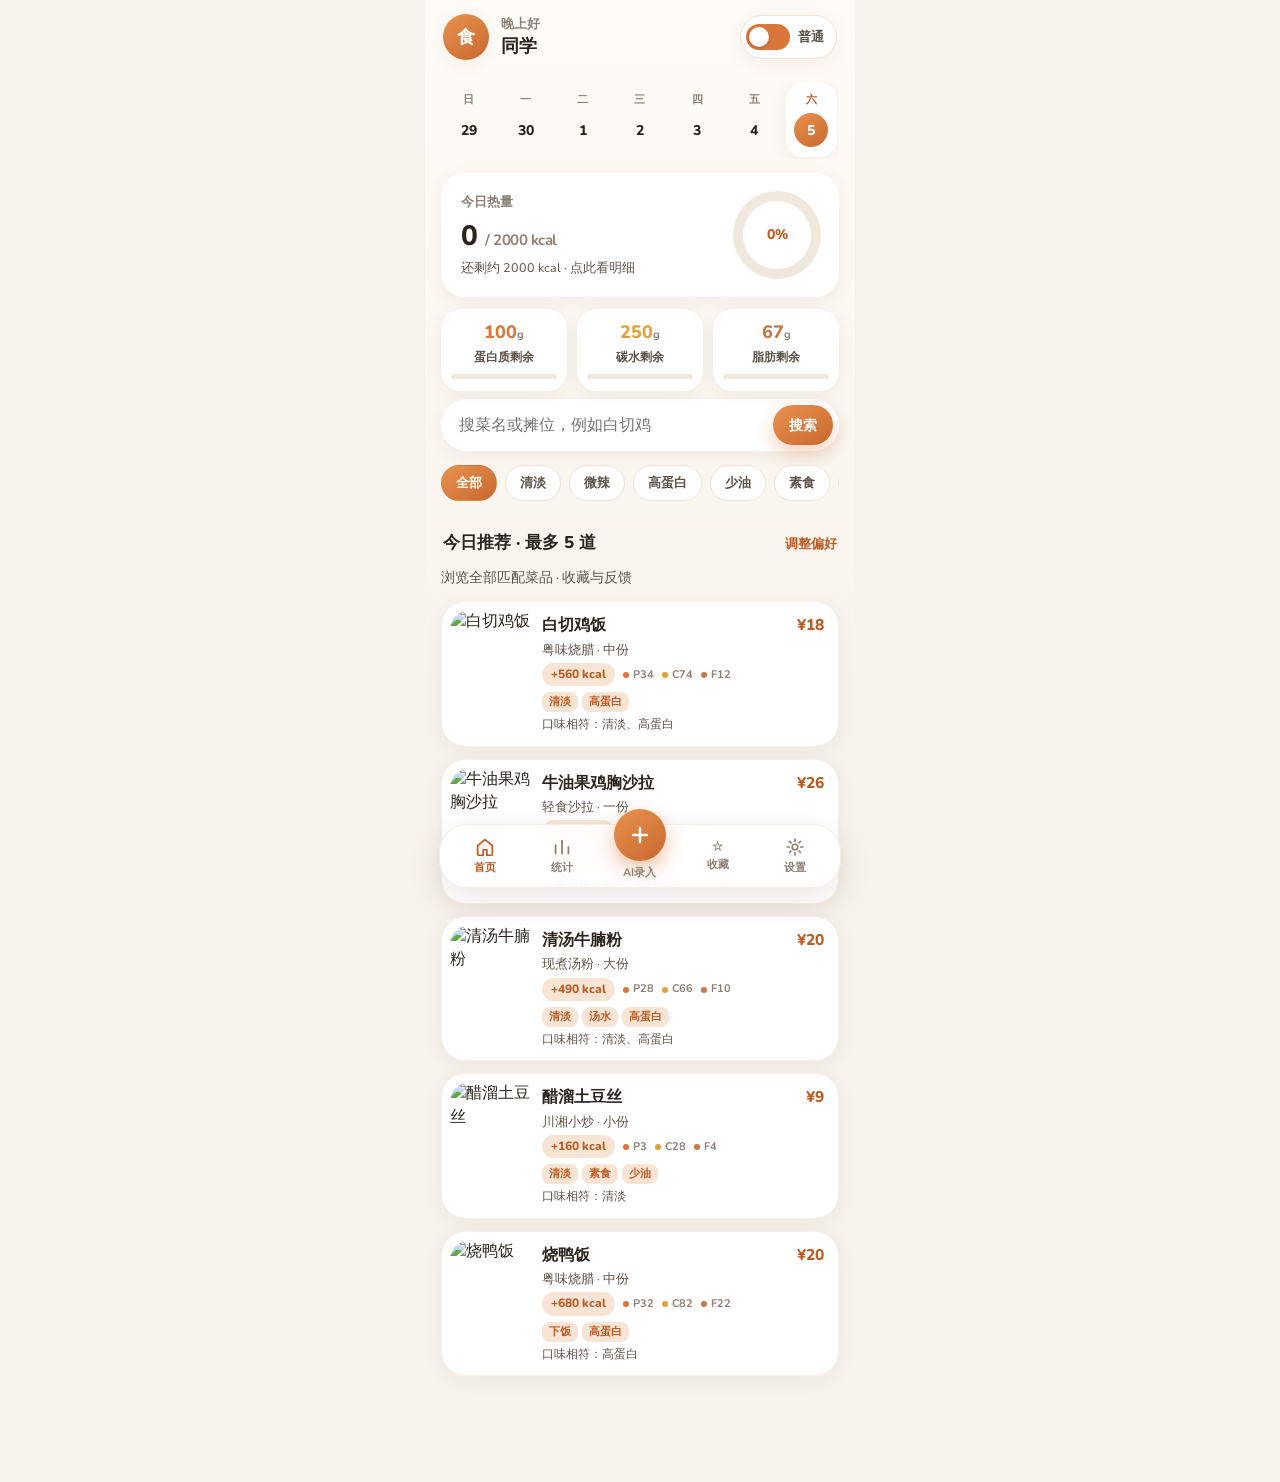
==== docs/index.html @ f1676329 "整理文件夹" ====
<!DOCTYPE html>
<html lang="zh-CN" data-theme="warm">
<head>
  <meta charset="utf-8">
  <meta name="viewport" content="width=device-width, initial-scale=1, viewport-fit=cover">
  <title>食堂好味道 · 菜品推荐与热量</title>
  <!-- 圆润可读的无衬线字体，中文回退系统字体 -->
  <link rel="preconnect" href="https://fonts.googleapis.com">
  <link rel="preconnect" href="https://fonts.gstatic.com" crossorigin>
  <link href="https://fonts.googleapis.com/css2?family=Nunito:wght@500;600;700;800&display=swap" rel="stylesheet">
  <link rel="stylesheet" href="app.css">
</head>
<body>
  <!-- 手机竖屏容器：宽屏两侧留主题底色 -->
  <div class="app">
    <!-- 顶部：问候 + 主题一键切换 -->
    <header class="top" id="topBar">
      <div class="greet">
        <div class="avatar" aria-hidden="true">食</div>
        <div class="greet-text">
          <p class="greet-hi" id="greetHi">早上好</p>
          <h1 class="greet-name">同学</h1>
        </div>
      </div>
      <button class="theme-switch" id="themeToggle" type="button" role="switch" aria-checked="false" aria-label="切换主题">
        <span class="switch-track" aria-hidden="true"><span class="switch-knob"></span></span>
        <span id="themeLabel">普通</span>
      </button>
    </header>

    <!-- 路由渲染区 -->
    <main id="view" class="view"></main>

    <!-- 底部 Tab：首页 / 统计 / AI录入 / 设置 -->
    <nav class="tabbar" aria-label="底部导航">
      <a href="#home" data-tab="home" class="tab-item">
        <svg viewBox="0 0 24 24" aria-hidden="true"><path d="M4 10.5 12 4l8 6.5V20a1 1 0 0 1-1 1h-5v-6H10v6H5a1 1 0 0 1-1-1z"/></svg>
        <span>首页</span>
      </a>
      <a href="#stats" data-tab="stats" class="tab-item">
        <svg viewBox="0 0 24 24" aria-hidden="true"><path d="M5 19V10M12 19V5M19 19v-7"/></svg>
        <span>统计</span>
      </a>
      <a href="#ai" data-tab="ai" class="tab-item tab-ai">
        <span class="tab-fab" aria-hidden="true">
          <svg viewBox="0 0 24 24"><path d="M12 5v14M5 12h14"/></svg>
        </span>
        <span>AI录入</span>
      </a>
      <a href="#favorites" data-tab="favorites" class="tab-item">
        <span aria-hidden="true">☆</span><span>收藏</span>
      </a>
      <a href="#settings" data-tab="settings" class="tab-item">
        <svg viewBox="0 0 24 24" aria-hidden="true"><circle cx="12" cy="12" r="3"/><path d="M12 3.5v2.2M12 18.3v2.2M3.5 12h2.2M18.3 12h2.2M6 6l1.6 1.6M16.4 16.4 18 18M18 6l-1.6 1.6M7.6 16.4 6 18"/></svg>
        <span>设置</span>
      </a>
    </nav>
  </div>

  <div id="toast" class="toast" role="status" aria-live="polite"></div>
  <script src="personal.js"></script>
  <script src="main.js"></script>
</body>
</html>
---- docs/app.css ----
/* ===== 食堂好味道 · 双主题变量 ===== */
/* 普通主题：米白底 + 低明度温暖橙 */
:root {
  --bg: #F7F3EC;
  --bg-soft: #FFFBF6;
  --surface: #FFFFFF;
  --surface-2: #FBF6EE;
  --ink: #2A241C;
  --ink-2: #5C5348;
  --muted: #8A8074;
  --line: #EDE4D6;
  --accent: #D9773A;
  --accent-deep: #B85C24;
  --accent-soft: #F8E4D4;
  --accent-grad: linear-gradient(145deg, #E8924F 0%, #C9682E 100%);
  --hero-grad: linear-gradient(145deg, #E07A3D 0%, #B85C24 100%);
  --macro-p: #D9773A;
  --macro-c: #E0A03A;
  --macro-f: #C9784A;
  --good: #4A9A4E;
  --scan: #D9773A;
  --shadow: 0 4px 20px rgba(70, 42, 16, 0.06);
  --shadow-lg: 0 12px 36px rgba(70, 42, 16, 0.1);
  --radius: 24px;
  --radius-sm: 16px;
  --tab-h: 78px;
  --ring-track: #F0E8DC;
}

/* 健康主题：清透浅绿（不发灰）+ 鲜嫩黄绿 */
html[data-theme="health"] {
  --bg: #EAF8D4;
  --bg-soft: #F5FCE8;
  --surface: #FFFFFF;
  --surface-2: #F3FADF;
  --ink: #1C2A18;
  --ink-2: #3E5340;
  --muted: #6B8268;
  --line: #D4EBB8;
  --accent: #7CB518;
  --accent-deep: #5A9A12;
  --accent-soft: #E2F5C4;
  --accent-grad: linear-gradient(145deg, #9AD12E 0%, #6BAE14 100%);
  --hero-grad: linear-gradient(145deg, #8AC926 0%, #5A9A12 100%);
  --macro-p: #7CB518;
  --macro-c: #4DB6AC;
  --macro-f: #F0A020;
  --good: #4A9A4E;
  --scan: #8AC926;
  --shadow: 0 4px 20px rgba(40, 90, 20, 0.07);
  --shadow-lg: 0 12px 36px rgba(40, 90, 20, 0.12);
  --ring-track: #DCEFBE;
}

* { box-sizing: border-box; }
html, body { margin: 0; padding: 0; }
body {
  font-family: "Nunito", "PingFang SC", "Hiragino Sans GB", "Microsoft YaHei", "Noto Sans SC", sans-serif;
  background: var(--bg);
  color: var(--ink);
  line-height: 1.45;
  -webkit-font-smoothing: antialiased;
  transition: background-color 0.3s ease, color 0.3s ease;
}
button, input, select, textarea { font-family: inherit; font-size: 16px; }
a { color: inherit; text-decoration: none; }
button { cursor: pointer; }
img { display: block; max-width: 100%; }
h1, h2, h3, p { margin: 0; }

/* 手机栏居中 */
.app {
  width: 100%;
  max-width: 430px;
  min-height: 100dvh;
  margin: 0 auto;
  background: linear-gradient(180deg, var(--bg-soft) 0%, var(--bg) 48%, var(--bg) 100%);
  position: relative;
  transition: background 0.3s ease;
}

/* ===== 顶部栏 ===== */
.top {
  position: sticky;
  top: 0;
  z-index: 20;
  display: flex;
  align-items: center;
  justify-content: space-between;
  gap: 12px;
  padding: 14px 18px 10px;
  background: color-mix(in srgb, var(--bg-soft) 82%, transparent);
  backdrop-filter: blur(14px);
}
.top.is-hidden { display: none; }

.greet { display: flex; align-items: center; gap: 12px; min-width: 0; }
.avatar {
  width: 46px;
  height: 46px;
  border-radius: 50%;
  background: var(--accent-grad);
  color: #fff;
  font-weight: 800;
  font-size: 18px;
  display: grid;
  place-items: center;
  box-shadow: var(--shadow);
  flex: none;
}
.greet-hi { font-size: 13px; color: var(--muted); font-weight: 600; }
.greet-name { font-size: 18px; font-weight: 800; letter-spacing: 0.2px; }

.theme-switch {
  display: inline-flex;
  align-items: center;
  gap: 8px;
  border: 1px solid var(--line);
  background: var(--surface);
  color: var(--ink-2);
  border-radius: 999px;
  padding: 5px 12px 5px 5px;
  font-size: 13px;
  font-weight: 700;
  min-height: 44px;
  box-shadow: var(--shadow);
}
.switch-track {
  width: 44px;
  height: 26px;
  border-radius: 999px;
  background: var(--accent);
  position: relative;
  transition: background-color 0.25s ease;
}
.switch-knob {
  position: absolute;
  top: 3px;
  left: 3px;
  width: 20px;
  height: 20px;
  border-radius: 50%;
  background: #fff;
  box-shadow: 0 1px 3px rgba(0, 0, 0, 0.22);
  transition: transform 0.28s cubic-bezier(0.4, 0, 0.2, 1);
}
html[data-theme="health"] .switch-knob { transform: translateX(18px); }

.view {
  padding: 6px 16px calc(var(--tab-h) + 28px);
  animation: fadeUp 0.28s ease;
}
@keyframes fadeUp {
  from { opacity: 0; transform: translateY(8px); }
  to { opacity: 1; transform: translateY(0); }
}

/* ===== 底部 Tab（浮起圆角条） ===== */
.tabbar {
  position: fixed;
  left: 50%;
  transform: translateX(-50%);
  bottom: calc(12px + env(safe-area-inset-bottom));
  width: calc(100% - 28px);
  max-width: 402px;
  height: 64px;
  padding: 0 6px;
  display: flex;
  align-items: center;
  background: color-mix(in srgb, var(--surface) 94%, transparent);
  border: 1px solid color-mix(in srgb, var(--line) 70%, transparent);
  border-radius: 28px;
  box-shadow: var(--shadow-lg);
  backdrop-filter: blur(16px);
  z-index: 30;
}
.tab-item {
  flex: 1;
  display: flex;
  flex-direction: column;
  align-items: center;
  justify-content: center;
  gap: 2px;
  min-height: 44px;
  color: var(--muted);
  font-size: 11px;
  font-weight: 700;
  transition: color 0.2s ease;
}
.tab-item svg {
  width: 22px;
  height: 22px;
  fill: none;
  stroke: currentColor;
  stroke-width: 1.9;
  stroke-linecap: round;
  stroke-linejoin: round;
}
.tab-item[aria-current="page"] { color: var(--accent-deep); }
.tab-ai { position: relative; margin-top: -22px; }
.tab-fab {
  width: 52px;
  height: 52px;
  border-radius: 50%;
  background: var(--accent-grad);
  color: #fff;
  display: grid;
  place-items: center;
  box-shadow: 0 8px 20px color-mix(in srgb, var(--accent) 45%, transparent);
  margin-bottom: 2px;
}
.tab-fab svg {
  width: 24px;
  height: 24px;
  stroke: #fff;
  stroke-width: 2.4;
}
.tab-ai[aria-current="page"] { color: var(--accent-deep); }

/* ===== 通用组件 ===== */
.card {
  background: var(--surface);
  border-radius: var(--radius);
  box-shadow: var(--shadow);
  border: 1px solid color-mix(in srgb, var(--line) 55%, transparent);
}
.btn {
  display: inline-flex;
  align-items: center;
  justify-content: center;
  gap: 6px;
  min-height: 48px;
  border: 0;
  border-radius: 999px;
  padding: 12px 20px;
  font-weight: 800;
  background: var(--accent-grad);
  color: #fff;
  white-space: nowrap;
  box-shadow: 0 8px 18px color-mix(in srgb, var(--accent) 32%, transparent);
  transition: transform 0.12s ease, filter 0.15s ease;
}
.btn:active { transform: translateY(1px) scale(0.98); }
.btn-ghost {
  background: var(--surface);
  color: var(--ink);
  border: 1px solid var(--line);
  box-shadow: none;
}
.btn-soft {
  background: var(--accent-soft);
  color: var(--accent-deep);
  box-shadow: none;
}
.btn-block { width: 100%; }
.btn:focus-visible,
.chip:focus-visible,
.theme-switch:focus-visible,
.tab-item:focus-visible,
a.dish:focus-visible,
.day-pill:focus-visible {
  outline: 2px solid var(--accent);
  outline-offset: 2px;
}

.section-head {
  display: flex;
  align-items: baseline;
  justify-content: space-between;
  margin: 18px 2px 12px;
}
.section-head h2 { font-size: 17px; font-weight: 800; }
.section-head a, .section-head .link {
  font-size: 13px;
  font-weight: 700;
  color: var(--accent-deep);
}
.h1 { font-size: 24px; font-weight: 800; margin-bottom: 4px; }
.desc { color: var(--ink-2); font-size: 13.5px; margin-bottom: 14px; }
.meta { font-size: 12.5px; color: var(--ink-2); }

/* ===== 首页：周历 ===== */
.week {
  display: flex;
  gap: 6px;
  margin: 4px 0 14px;
  overflow-x: auto;
  scrollbar-width: none;
  padding: 2px;
}
.week::-webkit-scrollbar { display: none; }
.day-pill {
  flex: 1;
  min-width: 44px;
  border: 0;
  background: transparent;
  border-radius: 18px;
  padding: 10px 0;
  display: flex;
  flex-direction: column;
  align-items: center;
  gap: 6px;
  color: var(--muted);
  font-weight: 700;
  font-size: 11px;
}
.day-pill .num {
  width: 34px;
  height: 34px;
  border-radius: 50%;
  display: grid;
  place-items: center;
  font-size: 14px;
  font-weight: 800;
  color: var(--ink);
}
.day-pill.on {
  background: var(--surface);
  box-shadow: var(--shadow);
  color: var(--accent-deep);
}
.day-pill.on .num {
  background: var(--accent-grad);
  color: #fff;
}

/* ===== 首页：热量大卡 ===== */
.cal-card {
  display: grid;
  grid-template-columns: 1fr auto;
  gap: 12px;
  align-items: center;
  padding: 18px 18px 18px 20px;
  margin-bottom: 12px;
  background: var(--surface);
  border-radius: var(--radius);
  box-shadow: var(--shadow);
  color: inherit;
}
.cal-card .label { font-size: 13px; font-weight: 700; color: var(--muted); }
.cal-card .nums {
  font-size: 28px;
  font-weight: 800;
  letter-spacing: -0.5px;
  margin: 4px 0 2px;
}
.cal-card .nums span { font-size: 15px; font-weight: 700; color: var(--muted); }
.cal-card .hint { font-size: 12.5px; color: var(--ink-2); }

.ring {
  --p: 0;
  width: 88px;
  height: 88px;
  border-radius: 50%;
  background: conic-gradient(var(--accent) calc(var(--p) * 1%), var(--ring-track) 0);
  display: grid;
  place-items: center;
  flex: none;
  position: relative;
}
.ring::after {
  content: "";
  position: absolute;
  inset: 10px;
  border-radius: 50%;
  background: var(--surface);
}
.ring span {
  position: relative;
  z-index: 1;
  font-size: 14px;
  font-weight: 800;
  color: var(--accent-deep);
}

/* ===== 宏量三卡 ===== */
.macros-row {
  display: grid;
  grid-template-columns: repeat(3, 1fr);
  gap: 10px;
  margin-bottom: 8px;
}
.macro-card {
  background: var(--surface);
  border-radius: 20px;
  padding: 14px 10px 12px;
  box-shadow: var(--shadow);
  text-align: center;
}
.macro-card .m-val { font-size: 18px; font-weight: 800; line-height: 1.1; }
.macro-card .m-unit { font-size: 11px; font-weight: 700; color: var(--muted); }
.macro-card .m-label { font-size: 12px; font-weight: 700; color: var(--ink-2); margin: 6px 0 8px; }
.macro-arc {
  height: 5px;
  border-radius: 999px;
  background: var(--ring-track);
  overflow: hidden;
}
.macro-arc i {
  display: block;
  height: 100%;
  border-radius: inherit;
  width: var(--p, 0%);
}
.macro-card.p .m-val { color: var(--macro-p); }
.macro-card.p .macro-arc i { background: var(--macro-p); }
.macro-card.c .m-val { color: var(--macro-c); }
.macro-card.c .macro-arc i { background: var(--macro-c); }
.macro-card.f .m-val { color: var(--macro-f); }
.macro-card.f .macro-arc i { background: var(--macro-f); }

/* ===== 搜索与口味 ===== */
.search {
  display: flex;
  gap: 8px;
  align-items: center;
  background: var(--surface);
  border-radius: 999px;
  padding: 6px 6px 6px 16px;
  margin: 4px 0 12px;
  box-shadow: var(--shadow);
}
.search input {
  flex: 1;
  border: 0;
  outline: none;
  background: transparent;
  color: var(--ink);
  min-height: 40px;
  min-width: 0;
}
.search .btn { min-height: 40px; padding: 8px 16px; font-size: 14px; }

.chips {
  display: flex;
  gap: 8px;
  overflow-x: auto;
  padding: 2px 0 12px;
  scrollbar-width: none;
}
.chips::-webkit-scrollbar { display: none; }
.chip {
  border: 1px solid var(--line);
  background: var(--surface);
  color: var(--ink-2);
  border-radius: 999px;
  padding: 8px 14px;
  font-size: 13px;
  font-weight: 700;
  white-space: nowrap;
  min-height: 36px;
}
.chip.on {
  background: var(--accent-grad);
  color: #fff;
  border-color: transparent;
}

/* ===== 菜品卡片列表 ===== */
.list { display: flex; flex-direction: column; gap: 12px; }
a.dish {
  display: grid;
  grid-template-columns: 88px 1fr;
  gap: 0;
  overflow: hidden;
  color: inherit;
  background: var(--surface);
  border-radius: var(--radius);
  box-shadow: var(--shadow);
  transition: transform 0.15s ease, box-shadow 0.2s ease;
}
a.dish:active { transform: scale(0.985); }
a.dish img {
  width: 88px;
  height: 100%;
  min-height: 96px;
  object-fit: cover;
  border-radius: 20px;
  margin: 8px 0 8px 8px;
}
.dish-body {
  padding: 12px 14px 12px 12px;
  display: flex;
  flex-direction: column;
  justify-content: center;
  gap: 4px;
  min-width: 0;
}
.dish-name {
  display: flex;
  justify-content: space-between;
  gap: 8px;
  font-weight: 800;
  font-size: 15.5px;
}
.price { color: var(--accent-deep); white-space: nowrap; }
.kcal-row {
  display: flex;
  align-items: center;
  gap: 8px;
  flex-wrap: wrap;
}
.kcal-badge {
  font-size: 12px;
  font-weight: 800;
  color: var(--accent-deep);
  background: var(--accent-soft);
  border-radius: 999px;
  padding: 3px 9px;
}
.macro-dots {
  display: flex;
  gap: 8px;
  font-size: 11px;
  font-weight: 700;
  color: var(--muted);
}
.macro-dots span::before {
  content: "";
  display: inline-block;
  width: 6px;
  height: 6px;
  border-radius: 50%;
  margin-right: 4px;
  vertical-align: middle;
}
.macro-dots .dp::before { background: var(--macro-p); }
.macro-dots .dc::before { background: var(--macro-c); }
.macro-dots .df::before { background: var(--macro-f); }
.tags { display: flex; flex-wrap: wrap; gap: 4px; margin-top: 2px; }
.tag {
  font-size: 11px;
  font-weight: 700;
  color: var(--accent-deep);
  background: var(--accent-soft);
  border-radius: 8px;
  padding: 2px 7px;
}
.reason { font-size: 12px; color: var(--ink-2); }
.empty {
  text-align: center;
  padding: 36px 16px;
  color: var(--ink-2);
  background: var(--surface);
  border-radius: var(--radius);
  box-shadow: var(--shadow);
}
.empty strong { display: block; color: var(--ink); margin-bottom: 4px; font-size: 16px; }

/* ===== 详情页 ===== */
.detail-page { margin: -6px -16px 0; }
.detail-hero {
  position: relative;
  height: 260px;
  overflow: hidden;
}
.detail-hero img {
  width: 100%;
  height: 100%;
  object-fit: cover;
}
.detail-hero .veil {
  position: absolute;
  inset: 0;
  background: linear-gradient(180deg, rgba(20, 18, 14, 0.15) 0%, rgba(20, 18, 14, 0.55) 100%);
}
.back-fab {
  position: absolute;
  top: 14px;
  left: 14px;
  z-index: 2;
  width: 44px;
  height: 44px;
  border-radius: 50%;
  border: 0;
  background: rgba(255, 255, 255, 0.92);
  color: var(--ink);
  display: grid;
  place-items: center;
  box-shadow: var(--shadow);
  font-size: 20px;
  font-weight: 700;
}
.detail-sheet {
  position: relative;
  margin-top: -28px;
  background: var(--bg-soft);
  border-radius: 28px 28px 0 0;
  padding: 22px 16px 8px;
  min-height: 420px;
}
.detail-title { font-size: 24px; font-weight: 800; margin-bottom: 4px; }
.detail-sub { color: var(--ink-2); font-size: 13.5px; margin-bottom: 14px; }

.nutri-card {
  background: var(--hero-grad);
  color: #fff;
  border-radius: var(--radius);
  padding: 18px;
  display: grid;
  grid-template-columns: auto 1fr;
  gap: 16px;
  align-items: center;
  margin-bottom: 14px;
  box-shadow: var(--shadow-lg);
}
.ring-light {
  --p: 0;
  width: 96px;
  height: 96px;
  border-radius: 50%;
  background: conic-gradient(#fff calc(var(--p) * 1%), rgba(255, 255, 255, 0.28) 0);
  display: grid;
  place-items: center;
  position: relative;
}
.ring-light::after {
  content: "";
  position: absolute;
  inset: 11px;
  border-radius: 50%;
  background: color-mix(in srgb, var(--accent-deep) 70%, #000 30%);
  opacity: 0.35;
}
html[data-theme="warm"] .ring-light::after { background: rgba(140, 60, 20, 0.45); }
html[data-theme="health"] .ring-light::after { background: rgba(50, 90, 10, 0.4); }
.ring-light .inner {
  position: relative;
  z-index: 1;
  text-align: center;
  line-height: 1.15;
}
.ring-light .inner b { display: block; font-size: 22px; font-weight: 800; }
.ring-light .inner small { font-size: 11px; opacity: 0.9; }
.nutri-side .unit { font-size: 12px; opacity: 0.9; font-weight: 700; }
.nutri-side .big { font-size: 28px; font-weight: 800; margin: 2px 0 10px; }
.bar-row { margin-bottom: 8px; }
.bar-row .lbl {
  display: flex;
  justify-content: space-between;
  font-size: 12px;
  font-weight: 700;
  margin-bottom: 4px;
}
.bar-row .track {
  height: 7px;
  border-radius: 999px;
  background: rgba(255, 255, 255, 0.28);
  overflow: hidden;
}
.bar-row .track i {
  display: block;
  height: 100%;
  border-radius: inherit;
  background: #fff;
  width: var(--p, 0%);
}

.panel {
  background: var(--surface);
  border-radius: var(--radius);
  padding: 14px 16px;
  margin-bottom: 12px;
  box-shadow: var(--shadow);
}
.stepper {
  display: flex;
  align-items: center;
  gap: 10px;
  margin: 4px 0 12px;
}
.stepper button {
  width: 48px;
  height: 48px;
  border-radius: 16px;
  border: 1px solid var(--line);
  background: var(--surface);
  color: var(--ink);
  font-size: 22px;
  font-weight: 700;
  box-shadow: var(--shadow);
}
.stepper .grow {
  flex: 1;
  text-align: center;
  font-weight: 800;
  font-size: 16px;
}
.meal-pick {
  display: grid;
  grid-template-columns: repeat(4, 1fr);
  gap: 8px;
  margin-bottom: 14px;
}
.meal-pick .chip { text-align: center; padding: 10px 4px; }

/* ===== 统计页 ===== */
.stat-hero {
  padding: 18px;
  margin-bottom: 12px;
  background: var(--surface);
  border-radius: var(--radius);
  box-shadow: var(--shadow);
}
.stat-hero .top-line {
  display: flex;
  justify-content: space-between;
  align-items: baseline;
  margin-bottom: 8px;
}
.stat-hero .top-line b { font-size: 30px; font-weight: 800; letter-spacing: -0.5px; }
.stat-hero .top-line span { color: var(--muted); font-weight: 700; font-size: 13px; }
.progress {
  height: 12px;
  border-radius: 999px;
  background: var(--ring-track);
  overflow: hidden;
  margin: 10px 0 8px;
}
.progress i {
  display: block;
  height: 100%;
  border-radius: inherit;
  background: var(--accent-grad);
  width: var(--p, 0%);
  transition: width 0.35s ease;
}

.week-chart {
  display: flex;
  align-items: flex-end;
  gap: 8px;
  height: 120px;
  padding: 8px 4px 0;
  margin-bottom: 4px;
}
.week-chart .col {
  flex: 1;
  display: flex;
  flex-direction: column;
  align-items: center;
  gap: 6px;
  height: 100%;
  justify-content: flex-end;
}
.week-chart .bar {
  width: 100%;
  max-width: 28px;
  border-radius: 999px;
  background: var(--accent-soft);
  min-height: 8px;
  position: relative;
  overflow: hidden;
}
.week-chart .bar.on { background: var(--accent-grad); }
.week-chart .col span {
  font-size: 11px;
  font-weight: 700;
  color: var(--muted);
}

.meal-card {
  padding: 14px 16px;
  margin-bottom: 10px;
  background: var(--surface);
  border-radius: var(--radius);
  box-shadow: var(--shadow);
}
.meal-card h3 {
  margin: 0 0 8px;
  font-size: 15px;
  font-weight: 800;
  display: flex;
  justify-content: space-between;
}
.log-item {
  display: flex;
  justify-content: space-between;
  gap: 8px;
  align-items: center;
  padding: 10px 0;
  border-top: 1px solid var(--line);
  font-size: 14px;
}
.log-item button {
  border: 0;
  background: var(--accent-soft);
  color: var(--accent-deep);
  border-radius: 999px;
  min-height: 36px;
  padding: 0 12px;
  font-weight: 700;
  font-size: 13px;
}

/* ===== AI 录入 ===== */
.scan-frame {
  position: relative;
  border-radius: var(--radius);
  overflow: hidden;
  aspect-ratio: 4 / 3;
  margin-bottom: 14px;
  background: #1a1a18;
  box-shadow: var(--shadow-lg);
}
.scan-frame img {
  width: 100%;
  height: 100%;
  object-fit: cover;
  opacity: 0.88;
}
.scan-corners {
  position: absolute;
  inset: 18px;
  pointer-events: none;
}
.scan-corners span {
  position: absolute;
  width: 28px;
  height: 28px;
  border-color: var(--scan);
  border-style: solid;
}
.scan-corners .tl { top: 0; left: 0; border-width: 3px 0 0 3px; border-radius: 6px 0 0 0; }
.scan-corners .tr { top: 0; right: 0; border-width: 3px 3px 0 0; border-radius: 0 6px 0 0; }
.scan-corners .bl { bottom: 0; left: 0; border-width: 0 0 3px 3px; border-radius: 0 0 0 6px; }
.scan-corners .br { bottom: 0; right: 0; border-width: 0 3px 3px 0; border-radius: 0 0 6px 0; }
.scan-line {
  position: absolute;
  left: 12%;
  right: 12%;
  height: 2px;
  background: linear-gradient(90deg, transparent, var(--scan), transparent);
  box-shadow: 0 0 12px var(--scan);
  animation: scanMove 2.4s ease-in-out infinite;
}
@keyframes scanMove {
  0%, 100% { top: 18%; opacity: 0.4; }
  50% { top: 78%; opacity: 1; }
}
.scan-modes {
  display: grid;
  grid-template-columns: repeat(4, 1fr);
  gap: 8px;
  margin-bottom: 14px;
}
.scan-mode {
  border: 0;
  background: var(--surface);
  border-radius: 18px;
  padding: 12px 6px;
  box-shadow: var(--shadow);
  display: flex;
  flex-direction: column;
  align-items: center;
  gap: 6px;
  font-size: 11px;
  font-weight: 700;
  color: var(--ink-2);
  min-height: 72px;
}
.scan-mode.on {
  background: var(--accent-soft);
  color: var(--accent-deep);
  box-shadow: 0 0 0 2px var(--accent);
}
.scan-mode .ico {
  width: 36px;
  height: 36px;
  border-radius: 12px;
  background: var(--accent-grad);
  color: #fff;
  display: grid;
  place-items: center;
}
.scan-mode .ico svg {
  width: 18px;
  height: 18px;
  fill: none;
  stroke: currentColor;
  stroke-width: 2;
  stroke-linecap: round;
}
.field { margin-bottom: 12px; }
.field label {
  display: block;
  font-size: 13px;
  font-weight: 700;
  margin-bottom: 6px;
  color: var(--ink-2);
}
.field textarea,
.field input {
  width: 100%;
  border: 1px solid var(--line);
  background: var(--surface);
  color: var(--ink);
  border-radius: 16px;
  padding: 12px 14px;
  min-height: 44px;
  resize: vertical;
}
.field textarea:focus,
.field input:focus {
  outline: none;
  border-color: var(--accent);
  box-shadow: 0 0 0 3px var(--accent-soft);
}
.ai-hit {
  display: flex;
  justify-content: space-between;
  gap: 8px;
  align-items: center;
  padding: 12px 0;
  border-top: 1px solid var(--line);
  font-size: 14px;
}

/* ===== 设置 ===== */
.setting-block {
  background: var(--surface);
  border-radius: var(--radius);
  padding: 16px;
  margin-bottom: 12px;
  box-shadow: var(--shadow);
}
.setting-block strong {
  display: block;
  font-size: 15px;
  margin-bottom: 10px;
}

/* ===== Toast ===== */
.toast {
  position: fixed;
  left: 50%;
  bottom: calc(var(--tab-h) + 8px);
  transform: translateX(-50%) translateY(12px);
  background: var(--ink);
  color: #fff;
  padding: 11px 18px;
  border-radius: 999px;
  font-size: 13.5px;
  font-weight: 700;
  opacity: 0;
  pointer-events: none;
  transition: opacity 0.2s ease, transform 0.2s ease;
  z-index: 40;
  max-width: 88vw;
  box-shadow: var(--shadow-lg);
}
.toast.show {
  opacity: 1;
  transform: translateX(-50%) translateY(0);
}

/* 详情页隐藏底部 Tab 上方多余空间时仍保留导航 */
@media (min-width: 431px) {
  body { background: var(--bg); }
}

/* 收藏与反馈 */
.personal-panel { margin-top: 20px; }
.personal-panel h2 { margin: 0 0 10px; }
.personal-actions { display: flex; flex-wrap: wrap; gap: 8px; margin: 12px 0; }
.personal-actions .chip { margin: 0; }
.personal-record { margin-bottom: 12px; }
.feedback-copy { white-space: pre-wrap; overflow-wrap: anywhere; }
.personal-panel textarea[aria-invalid="true"] { border-color: #b03a20; }
.personal-panel .meta { display: block; }
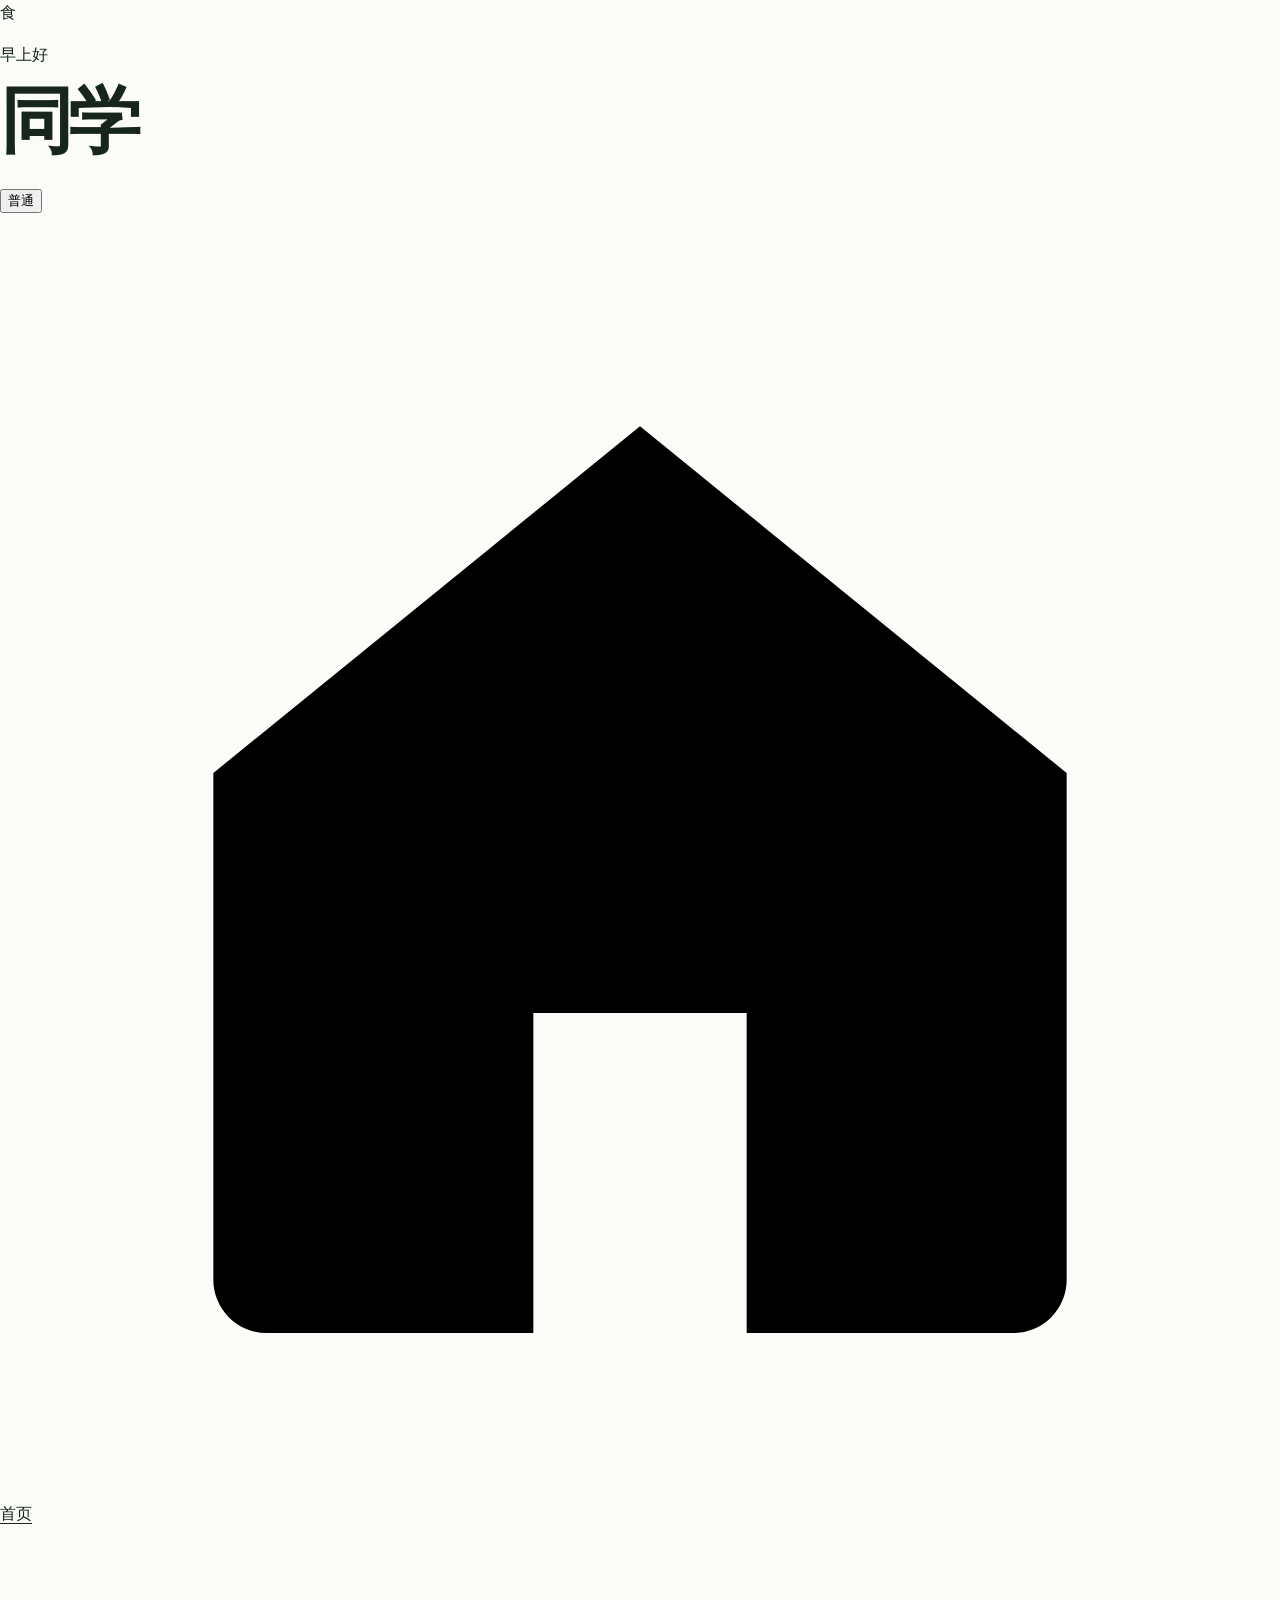
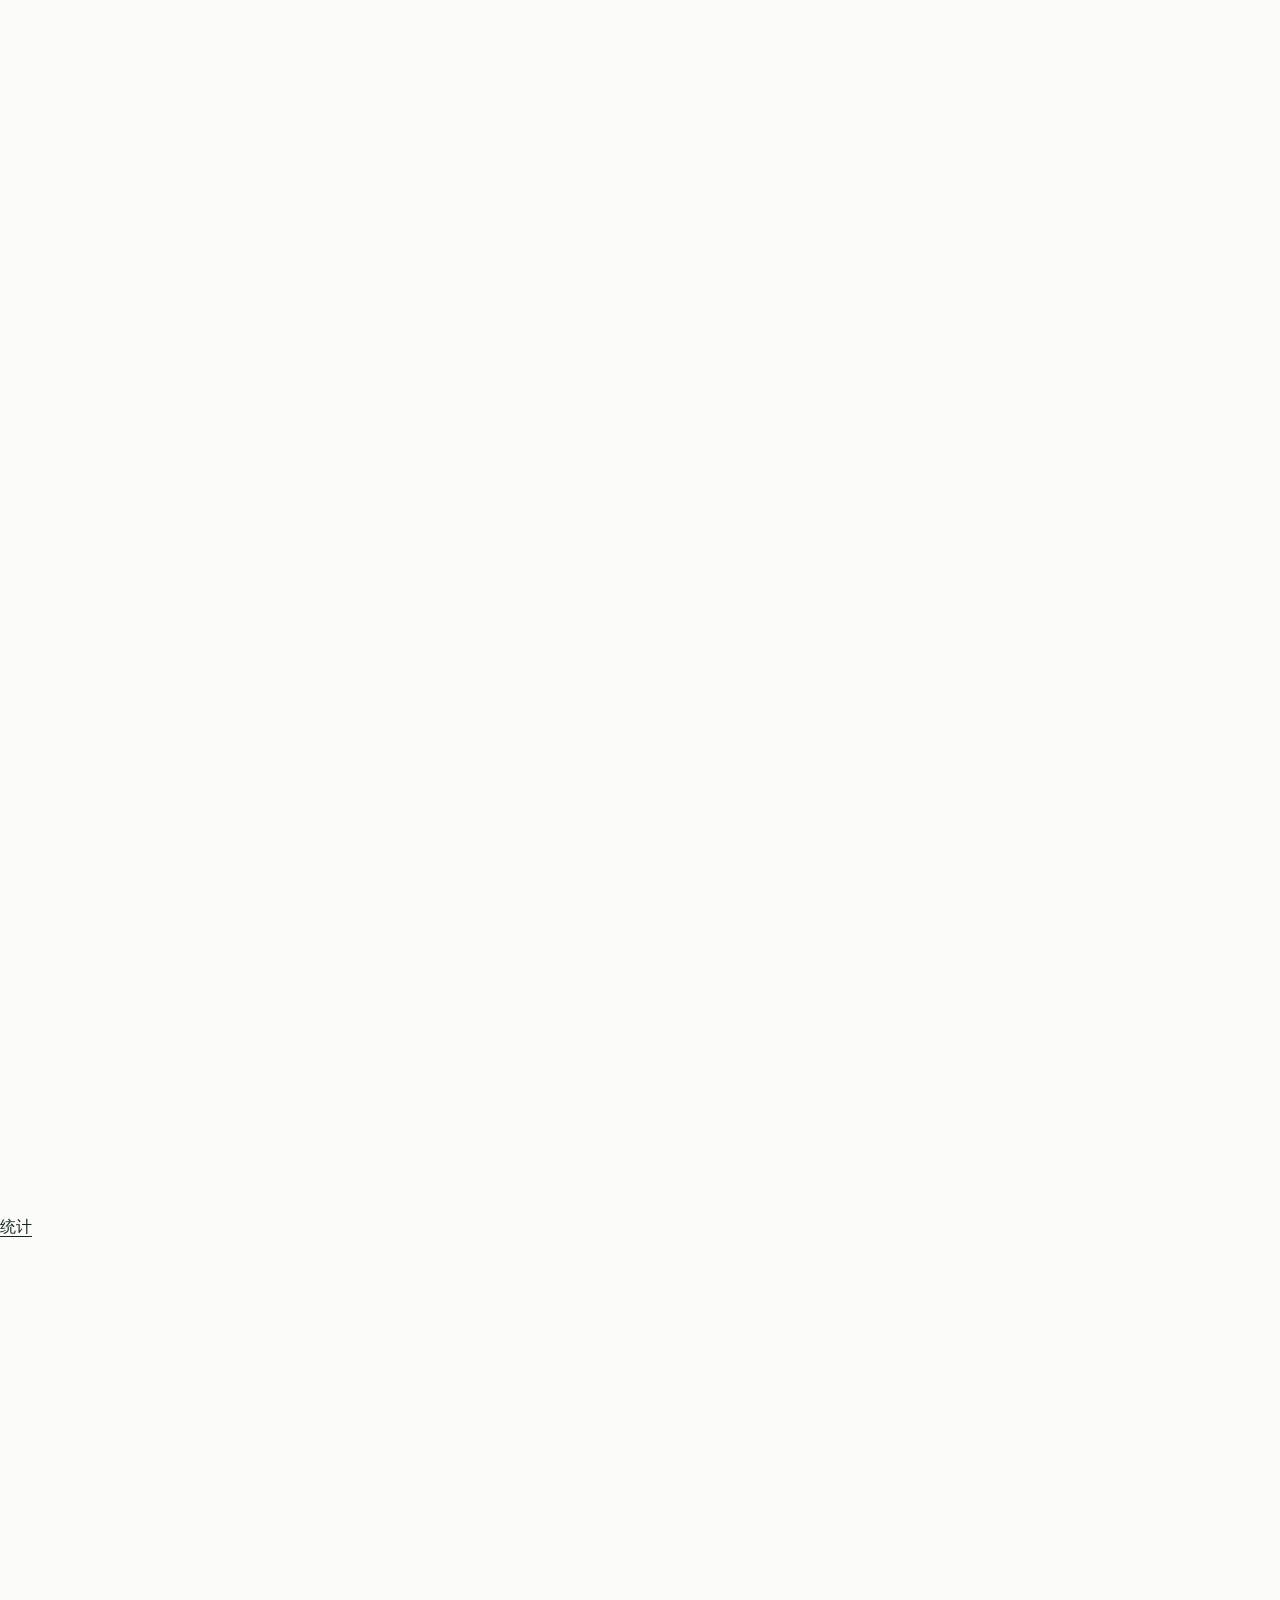
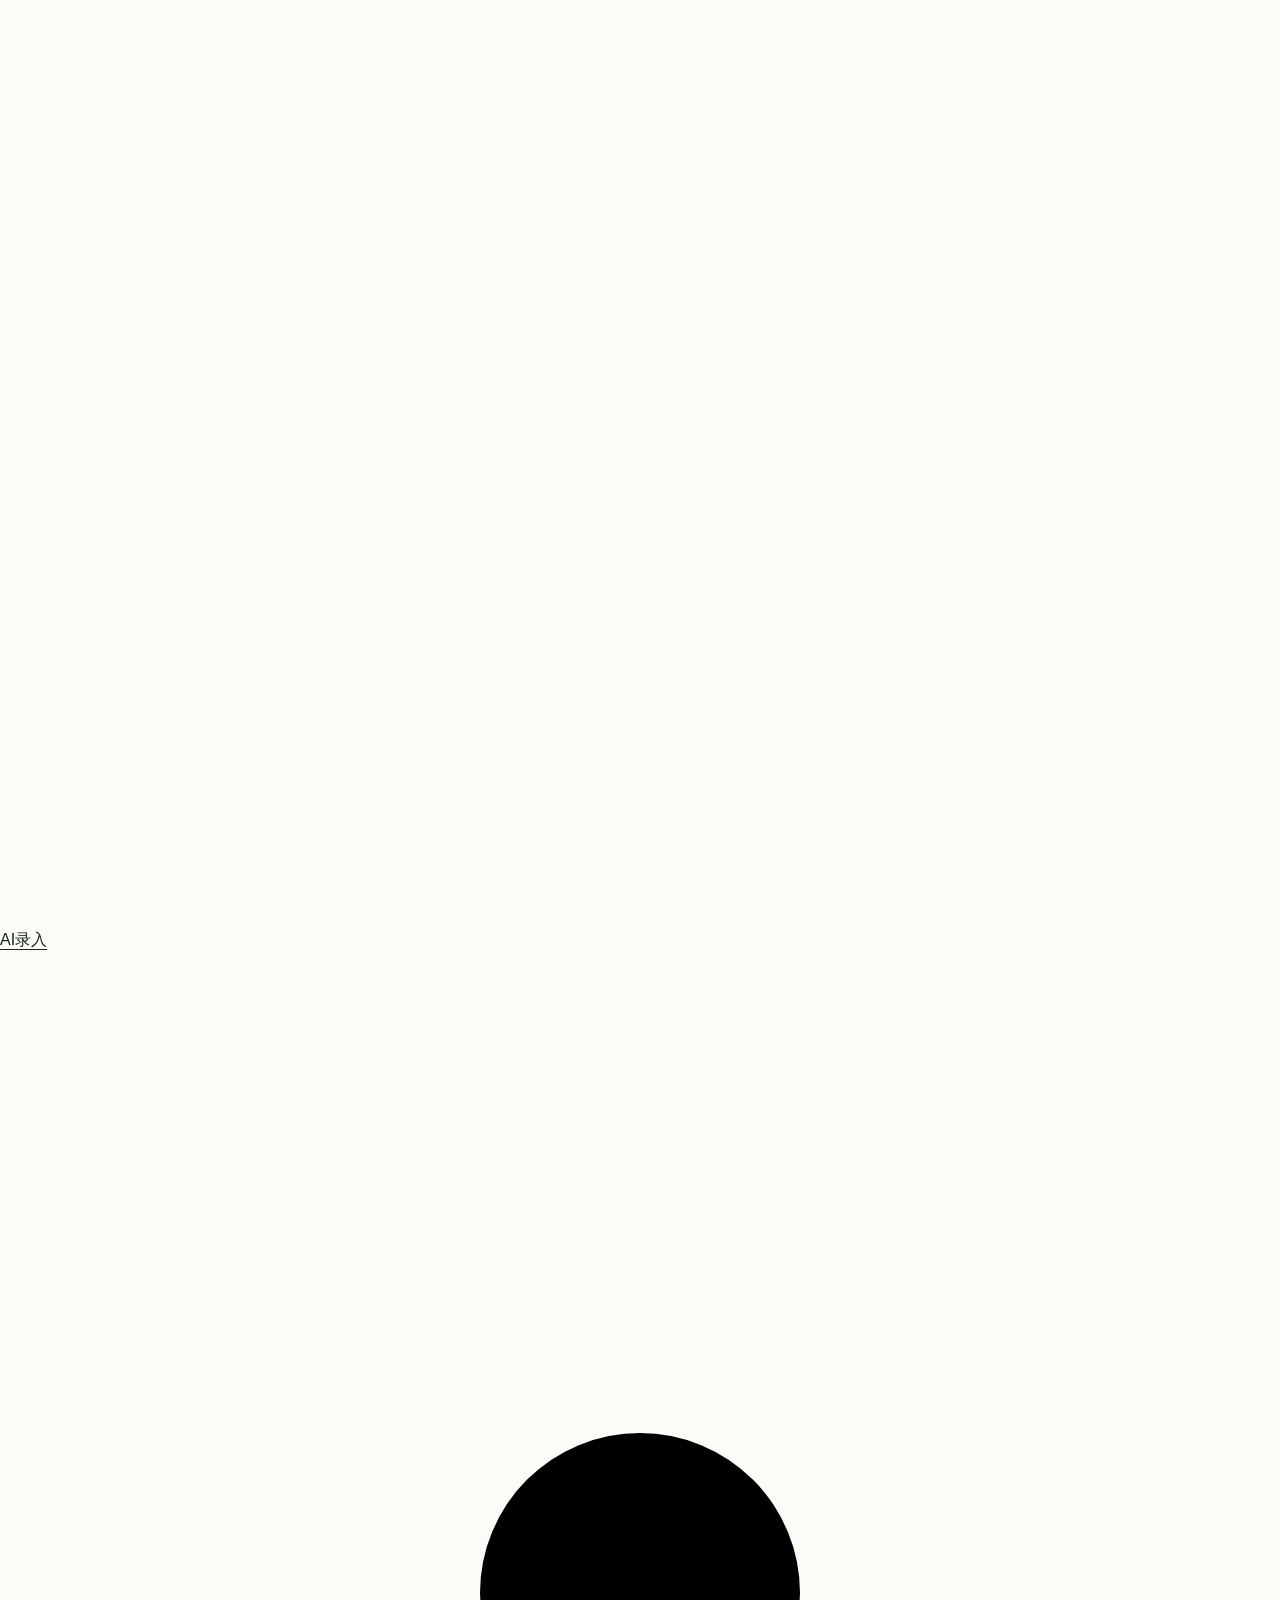
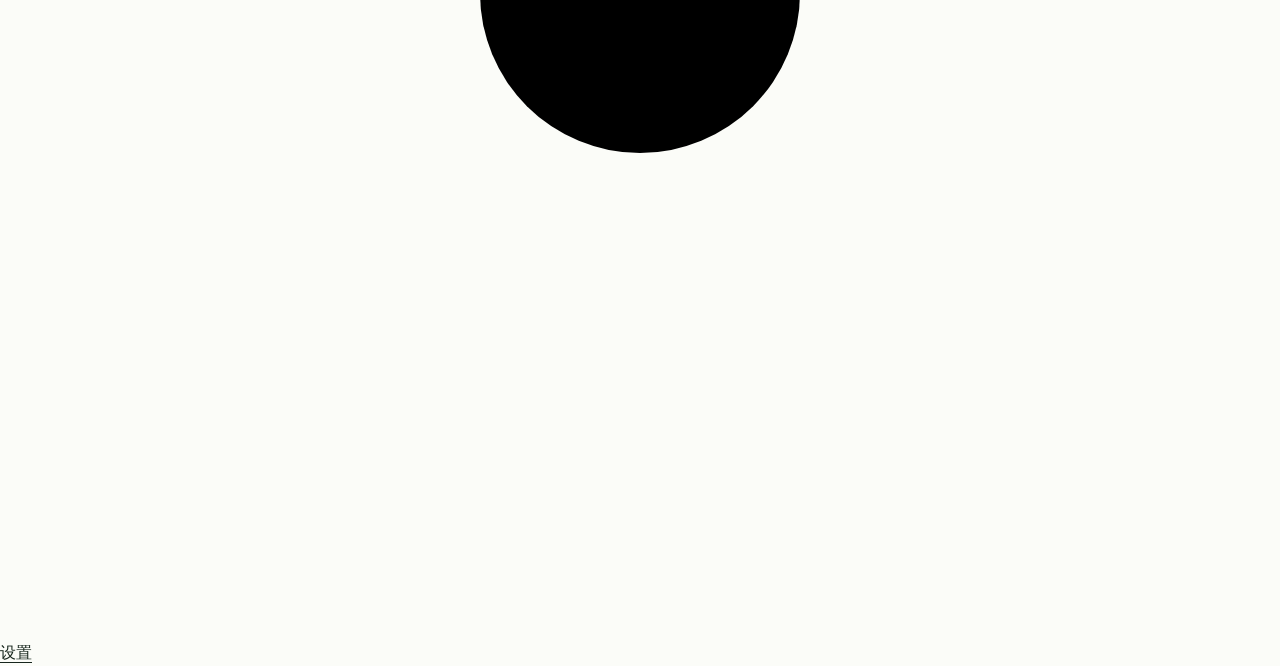
==== commit 0a7d4d12: "更新首页 html 与样式" ====
--- a/docs/index.html
+++ b/docs/index.html
@@ -8,7 +8,7 @@
   <link rel="preconnect" href="https://fonts.googleapis.com">
   <link rel="preconnect" href="https://fonts.gstatic.com" crossorigin>
   <link href="https://fonts.googleapis.com/css2?family=Nunito:wght@500;600;700;800&display=swap" rel="stylesheet">
-  <link rel="stylesheet" href="app.css">
+  <link rel="stylesheet" href="style.css">
 </head>
 <body>
   <!-- 手机竖屏容器：宽屏两侧留主题底色 -->
@@ -47,9 +47,6 @@
         </span>
         <span>AI录入</span>
       </a>
-      <a href="#favorites" data-tab="favorites" class="tab-item">
-        <span aria-hidden="true">☆</span><span>收藏</span>
-      </a>
       <a href="#settings" data-tab="settings" class="tab-item">
         <svg viewBox="0 0 24 24" aria-hidden="true"><circle cx="12" cy="12" r="3"/><path d="M12 3.5v2.2M12 18.3v2.2M3.5 12h2.2M18.3 12h2.2M6 6l1.6 1.6M16.4 16.4 18 18M18 6l-1.6 1.6M7.6 16.4 6 18"/></svg>
         <span>设置</span>
@@ -58,7 +55,6 @@
   </div>
 
   <div id="toast" class="toast" role="status" aria-live="polite"></div>
-  <script src="personal.js"></script>
   <script src="main.js"></script>
 </body>
-</html>
+</html>
--- a/docs/style.css
+++ b/docs/style.css
@@ -0,0 +1,4 @@
+:root{--green:#174c35;--lime:#d5f566;--ink:#17261d;--muted:#526157;--line:#d7ded7;--paper:#fbfcf8;--soft:#eff3e9}*{box-sizing:border-box}html{scroll-behavior:smooth;scroll-padding-top:2rem}body{margin:0;background:var(--paper);color:var(--ink);font-family:Arial,Helvetica,sans-serif;font-size:1rem;line-height:1.6}a{color:inherit;text-underline-offset:.25em}a:hover{text-decoration-thickness:2px}a:focus-visible,summary:focus-visible{outline:3px solid #bd4d12;outline-offset:6px}.wrap{width:min(1200px,calc(100% - 96px));margin-inline:auto}.skip{position:fixed;top:-100px;left:1rem;padding:.75rem;background:var(--lime);z-index:10}.skip:focus{top:1rem}.header{display:flex;align-items:center;justify-content:space-between;gap:2rem;min-height:112px;border-bottom:1px solid var(--line)}.brand{display:flex;gap:14px;align-items:center;font-size:2.5rem;font-weight:900;letter-spacing:-.09em;text-decoration:none;line-height:1}.brand span{font-size:.75rem;line-height:1.35;letter-spacing:0;font-weight:500}.header nav{display:flex;gap:2rem;font-size:.9rem}.header nav a{text-decoration:none}.header nav a:hover{text-decoration:underline}.edition{font-size:.75rem;letter-spacing:.08em;color:var(--muted)}.hero{display:grid;grid-template-columns:1.2fr 1fr;gap:5rem;padding-block:68px 72px;align-items:center}.eyebrow{font-size:.8rem;line-height:1.6;letter-spacing:.11em;font-weight:700;margin:0 0 28px}h1{font-size:clamp(3rem,5.7vw,5.5rem);font-weight:700;letter-spacing:-.065em;line-height:1.04;margin:0 0 28px}h1 em{font-family:Georgia,serif;font-weight:400;color:var(--green);letter-spacing:-.055em}.intro{max-width:28rem;font-size:1.125rem;color:var(--muted);margin-bottom:30px}.button{display:inline-flex;align-items:center;min-height:50px;padding:12px 25px;background:var(--green);color:white;border-radius:4px;font-weight:700;text-decoration:none}.button:hover{background:#236548}.status{font-size:.8rem;color:var(--muted);margin-top:24px}.hero-image{position:relative;margin:0;aspect-ratio:4/5;overflow:hidden;background:var(--green);border-radius:100px 6px 6px 6px}.hero-image img{display:block;width:100%;height:100%;object-fit:cover}.hero-image figcaption{position:absolute;bottom:0;left:0;right:0;padding:70px 25px 25px;background:linear-gradient(transparent,rgba(0,0,0,.78));color:white;font-size:1.125rem}.hero-image figcaption span{display:block;font-size:.75rem;opacity:.85;margin-top:.3rem}.facts-band{background:var(--lime)}.facts{display:grid;grid-template-columns:repeat(3,1fr) 1.1fr;gap:2rem;padding-block:28px}.facts p{font-size:.875rem;line-height:1.5;margin:0}.facts strong{display:block;font-size:2.2rem;font-weight:500;letter-spacing:-.045em}.facts .pilot-note{align-self:center;border-left:1px solid #9caf57;padding-left:2rem}.section{padding-block:88px}.section-heading{margin-bottom:40px}h2{font-size:clamp(2rem,3.8vw,3.5rem);line-height:1.1;letter-spacing:-.045em;font-weight:500;margin:0}h3{font-size:1.15rem;line-height:1.35;margin:0 0 10px}.lead{font-size:1.25rem;line-height:1.65;margin:0;max-width:30rem;color:var(--muted)}.research-layout{display:grid;grid-template-columns:1fr 1.3fr;gap:5rem}.research{display:grid;grid-template-columns:repeat(3,1fr);gap:24px}.stat strong{font-size:2.5rem;font-weight:500;line-height:1.2;letter-spacing:-.05em}.stat strong span{font-size:1.25rem}.stat p{font-size:.875rem;line-height:1.6}.muted{color:var(--muted)}.source-note{font-size:.8rem;line-height:1.7;color:var(--muted);margin-top:28px;max-width:950px}.scope-section{background:var(--soft)}.section-intro{max-width:38rem;color:var(--muted);margin:22px 0 0}.features{padding:0;list-style:none}.features li{display:grid;grid-template-columns:70px 1fr 85px;gap:24px;align-items:start;padding:28px 0;border-top:1px solid #c4cfbf}.features li:last-child{border-bottom:1px solid #c4cfbf}.feature-id{font-family:Georgia,serif;font-size:1.9rem;color:var(--green);line-height:1.2}.features h3{font-size:1.4rem;font-weight:500}.features p{margin:0;max-width:44rem;color:var(--muted)}.owner{font-size:.8rem;text-align:right;padding-top:5px}.boundary{display:grid;grid-template-columns:1fr 3fr;gap:2rem;margin-top:34px}.boundary p{margin:0;color:var(--muted)}.rules-section{display:grid;grid-template-columns:1fr 1.1fr;gap:5rem}.rules article{display:flex;gap:24px;margin-bottom:25px}.rules article>span{color:var(--green);font-family:Georgia,serif;font-size:1.25rem}.rules p{margin:0;color:var(--muted)}.rules .source-note{margin-top:20px}.plan-section{border-top:1px solid var(--line)}.timeline{display:grid;grid-template-columns:repeat(3,1fr);list-style:none;padding:0;gap:38px 42px}.timeline li{border-top:2px solid var(--green);padding-top:20px}.timeline span{display:block;font-size:.8rem;color:var(--muted);letter-spacing:.1em;margin-bottom:16px}.timeline p{margin:0;color:var(--muted)}.evaluation{border-top:1px solid var(--line);border-bottom:1px solid var(--line);margin-top:45px;padding:20px 0}.evaluation summary{font-size:1.1rem;font-weight:700;cursor:pointer;padding:4px}.evaluation>div{max-width:850px;color:var(--muted)}.evaluation li{margin-bottom:.75rem}.team-section{background:var(--green);color:white}.team-section .eyebrow{color:var(--lime)}.team-heading{display:flex;justify-content:space-between;gap:3rem;align-items:start}.team-heading p{font-size:.95rem;max-width:28rem;margin:0;color:#dbe6df}.pairs{display:grid;grid-template-columns:1fr 1fr;gap:4rem;margin-top:50px}.pairs article{border-top:1px solid #638470;padding-top:24px}.pairs .eyebrow{margin-bottom:16px}.pairs h3{font-size:1.3rem;font-weight:500}.pairs p:not(.eyebrow){color:#e2ece5;font-size:.95rem}.team-note{font-size:.8rem;color:#dbe6df;margin-top:42px;max-width:750px}.footer{display:flex;justify-content:space-between;align-items:center;gap:2rem;padding-block:35px}.footer p{font-size:.8rem;color:var(--muted);text-align:right}.footer .brand{font-size:2rem}
+@media(min-width:1600px){.hero{gap:7rem}}@media(max-width:1000px){.wrap{width:calc(100% - 64px)}.edition{display:none}.hero{gap:3rem}.research-layout{gap:2rem;grid-template-columns:1fr}.rules-section{gap:3rem}.stat p{max-width:13rem}}@media(max-width:650px){.wrap{width:calc(100% - 40px)}.header{min-height:100px;flex-wrap:wrap;gap:16px;padding-block:18px}.brand{font-size:2.2rem}.header nav{gap:20px;font-size:.875rem}.brand span{font-size:.75rem}.hero{grid-template-columns:1fr;gap:30px;padding-block:40px}h1{font-size:clamp(2.7rem,12vw,4.5rem)}.eyebrow{font-size:.75rem;margin-bottom:20px}.hero-image{aspect-ratio:5/4;border-top-left-radius:65px}.facts{grid-template-columns:1fr 1fr;gap:22px}.facts .pilot-note{padding-left:0;border-left:0}.facts strong{font-size:2rem}.section{padding-block:55px}.research{gap:15px;grid-template-columns:1fr}.stat{display:grid;grid-template-columns:120px 1fr;gap:20px;padding-block:12px;border-top:1px solid var(--line)}.stat strong{font-size:2rem}.stat p{margin:0;max-width:none}.features li{grid-template-columns:40px 1fr;gap:12px;padding-block:22px}.owner{grid-column:2;text-align:left;padding:0}.features h3{font-size:1.2rem}.boundary,.rules-section{grid-template-columns:1fr;gap:20px}.timeline{grid-template-columns:1fr;gap:28px}.team-heading{display:block}.team-heading>p{margin-top:25px}.pairs{grid-template-columns:1fr;gap:28px;margin-top:30px}.footer{align-items:start}.footer .brand span{display:none}.footer p{margin:0}h2 br{display:none}}@media(prefers-reduced-motion:reduce){html{scroll-behavior:auto}}@media print{.header nav,.button,.skip,.hero-image,.evaluation{display:none}.wrap{width:100%}.hero,.research-layout,.rules-section{display:block}.section,.hero{padding-block:24px}.facts-band,.team-section{background:white;color:black}.team-section p,.team-section .eyebrow{color:black}.features li,.pairs article{break-inside:avoid}a{text-decoration:none}.team-section{break-before:page}}
+
+.canteen-photo{margin:36px 0 0;position:relative;border-radius:6px;overflow:hidden;height:390px;background:var(--soft)}.canteen-photo img{display:block;width:100%;height:100%;object-fit:cover;object-position:center 68%}.canteen-photo figcaption{position:absolute;bottom:0;left:0;right:0;padding:50px 24px 20px;background:linear-gradient(transparent,rgba(0,0,0,.75));color:white;font-size:1rem}@media(max-width:650px){.canteen-photo{height:350px}}
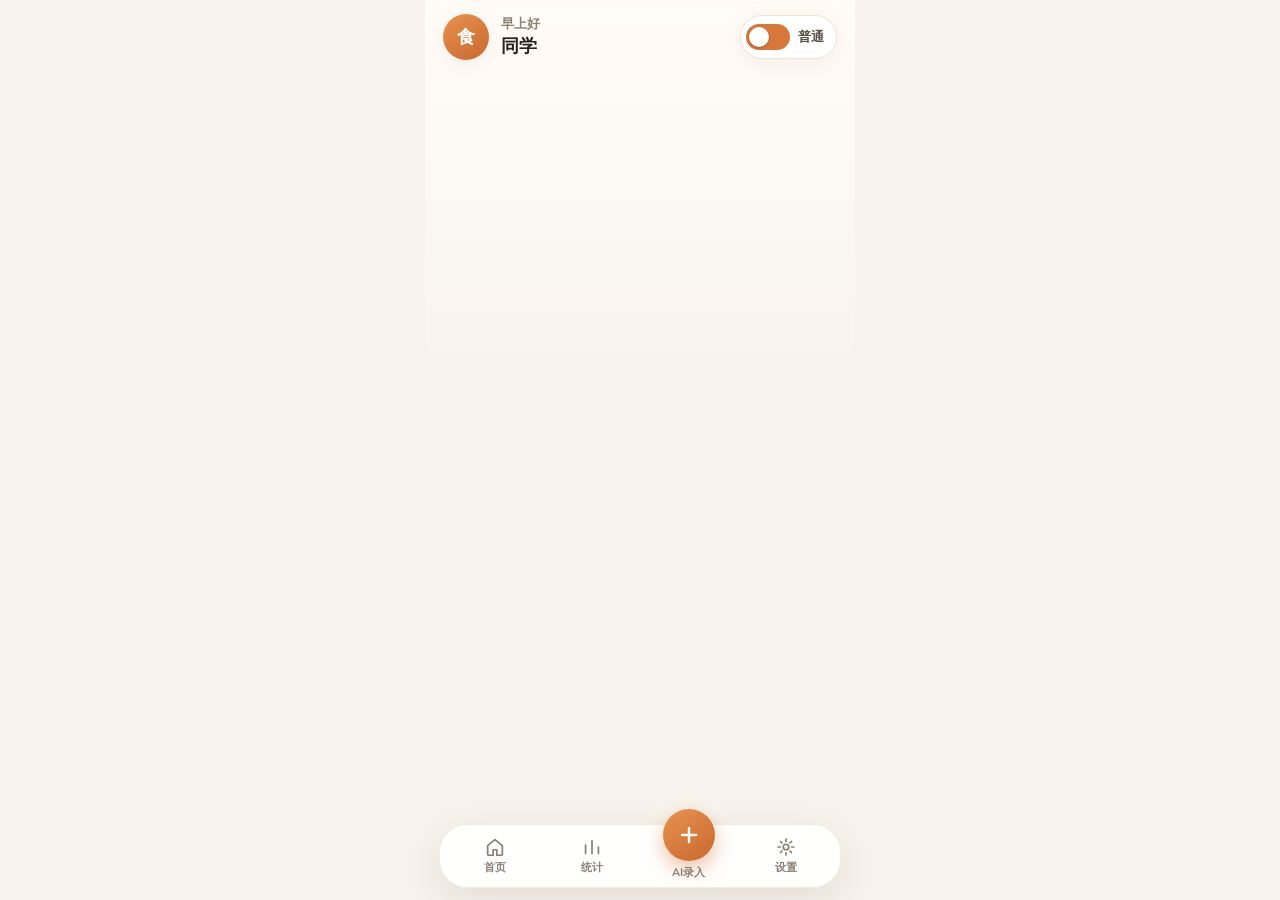
==== commit 7386094a: "修改日期无法变更的bug" ====
--- a/docs/index.html
+++ b/docs/index.html
@@ -8,7 +8,7 @@
   <link rel="preconnect" href="https://fonts.googleapis.com">
   <link rel="preconnect" href="https://fonts.gstatic.com" crossorigin>
   <link href="https://fonts.googleapis.com/css2?family=Nunito:wght@500;600;700;800&display=swap" rel="stylesheet">
-  <link rel="stylesheet" href="style.css">
+  <link rel="stylesheet" href="app.css">
 </head>
 <body>
   <!-- 手机竖屏容器：宽屏两侧留主题底色 -->
--- a/docs/app.css
+++ b/docs/app.css
@@ -0,0 +1,970 @@
+/* ===== 食堂好味道 · 双主题变量 ===== */
+/* 普通主题：米白底 + 低明度温暖橙 */
+:root {
+  --bg: #F7F3EC;
+  --bg-soft: #FFFBF6;
+  --surface: #FFFFFF;
+  --surface-2: #FBF6EE;
+  --ink: #2A241C;
+  --ink-2: #5C5348;
+  --muted: #8A8074;
+  --line: #EDE4D6;
+  --accent: #D9773A;
+  --accent-deep: #B85C24;
+  --accent-soft: #F8E4D4;
+  --accent-grad: linear-gradient(145deg, #E8924F 0%, #C9682E 100%);
+  --hero-grad: linear-gradient(145deg, #E07A3D 0%, #B85C24 100%);
+  --macro-p: #D9773A;
+  --macro-c: #E0A03A;
+  --macro-f: #C9784A;
+  --good: #4A9A4E;
+  --scan: #D9773A;
+  --shadow: 0 4px 20px rgba(70, 42, 16, 0.06);
+  --shadow-lg: 0 12px 36px rgba(70, 42, 16, 0.1);
+  --radius: 24px;
+  --radius-sm: 16px;
+  --tab-h: 78px;
+  --ring-track: #F0E8DC;
+}
+
+/* 健康主题：清透浅绿（不发灰）+ 鲜嫩黄绿 */
+html[data-theme="health"] {
+  --bg: #EAF8D4;
+  --bg-soft: #F5FCE8;
+  --surface: #FFFFFF;
+  --surface-2: #F3FADF;
+  --ink: #1C2A18;
+  --ink-2: #3E5340;
+  --muted: #6B8268;
+  --line: #D4EBB8;
+  --accent: #7CB518;
+  --accent-deep: #5A9A12;
+  --accent-soft: #E2F5C4;
+  --accent-grad: linear-gradient(145deg, #9AD12E 0%, #6BAE14 100%);
+  --hero-grad: linear-gradient(145deg, #8AC926 0%, #5A9A12 100%);
+  --macro-p: #7CB518;
+  --macro-c: #4DB6AC;
+  --macro-f: #F0A020;
+  --good: #4A9A4E;
+  --scan: #8AC926;
+  --shadow: 0 4px 20px rgba(40, 90, 20, 0.07);
+  --shadow-lg: 0 12px 36px rgba(40, 90, 20, 0.12);
+  --ring-track: #DCEFBE;
+}
+
+* { box-sizing: border-box; }
+html, body { margin: 0; padding: 0; }
+body {
+  font-family: "Nunito", "PingFang SC", "Hiragino Sans GB", "Microsoft YaHei", "Noto Sans SC", sans-serif;
+  background: var(--bg);
+  color: var(--ink);
+  line-height: 1.45;
+  -webkit-font-smoothing: antialiased;
+  transition: background-color 0.3s ease, color 0.3s ease;
+}
+button, input, select, textarea { font-family: inherit; font-size: 16px; }
+a { color: inherit; text-decoration: none; }
+button { cursor: pointer; }
+img { display: block; max-width: 100%; }
+h1, h2, h3, p { margin: 0; }
+
+/* 手机栏居中 */
+.app {
+  width: 100%;
+  max-width: 430px;
+  min-height: 100dvh;
+  margin: 0 auto;
+  background: linear-gradient(180deg, var(--bg-soft) 0%, var(--bg) 48%, var(--bg) 100%);
+  position: relative;
+  transition: background 0.3s ease;
+}
+
+/* ===== 顶部栏 ===== */
+.top {
+  position: sticky;
+  top: 0;
+  z-index: 20;
+  display: flex;
+  align-items: center;
+  justify-content: space-between;
+  gap: 12px;
+  padding: 14px 18px 10px;
+  background: color-mix(in srgb, var(--bg-soft) 82%, transparent);
+  backdrop-filter: blur(14px);
+}
+.top.is-hidden { display: none; }
+
+.greet { display: flex; align-items: center; gap: 12px; min-width: 0; }
+.avatar {
+  width: 46px;
+  height: 46px;
+  border-radius: 50%;
+  background: var(--accent-grad);
+  color: #fff;
+  font-weight: 800;
+  font-size: 18px;
+  display: grid;
+  place-items: center;
+  box-shadow: var(--shadow);
+  flex: none;
+}
+.greet-hi { font-size: 13px; color: var(--muted); font-weight: 600; }
+.greet-name { font-size: 18px; font-weight: 800; letter-spacing: 0.2px; }
+
+.theme-switch {
+  display: inline-flex;
+  align-items: center;
+  gap: 8px;
+  border: 1px solid var(--line);
+  background: var(--surface);
+  color: var(--ink-2);
+  border-radius: 999px;
+  padding: 5px 12px 5px 5px;
+  font-size: 13px;
+  font-weight: 700;
+  min-height: 44px;
+  box-shadow: var(--shadow);
+}
+.switch-track {
+  width: 44px;
+  height: 26px;
+  border-radius: 999px;
+  background: var(--accent);
+  position: relative;
+  transition: background-color 0.25s ease;
+}
+.switch-knob {
+  position: absolute;
+  top: 3px;
+  left: 3px;
+  width: 20px;
+  height: 20px;
+  border-radius: 50%;
+  background: #fff;
+  box-shadow: 0 1px 3px rgba(0, 0, 0, 0.22);
+  transition: transform 0.28s cubic-bezier(0.4, 0, 0.2, 1);
+}
+html[data-theme="health"] .switch-knob { transform: translateX(18px); }
+
+.view {
+  padding: 6px 16px calc(var(--tab-h) + 28px);
+  animation: fadeUp 0.28s ease;
+}
+@keyframes fadeUp {
+  from { opacity: 0; transform: translateY(8px); }
+  to { opacity: 1; transform: translateY(0); }
+}
+
+/* ===== 底部 Tab（浮起圆角条） ===== */
+.tabbar {
+  position: fixed;
+  left: 50%;
+  transform: translateX(-50%);
+  bottom: calc(12px + env(safe-area-inset-bottom));
+  width: calc(100% - 28px);
+  max-width: 402px;
+  height: 64px;
+  padding: 0 6px;
+  display: flex;
+  align-items: center;
+  background: color-mix(in srgb, var(--surface) 94%, transparent);
+  border: 1px solid color-mix(in srgb, var(--line) 70%, transparent);
+  border-radius: 28px;
+  box-shadow: var(--shadow-lg);
+  backdrop-filter: blur(16px);
+  z-index: 30;
+}
+.tab-item {
+  flex: 1;
+  display: flex;
+  flex-direction: column;
+  align-items: center;
+  justify-content: center;
+  gap: 2px;
+  min-height: 44px;
+  color: var(--muted);
+  font-size: 11px;
+  font-weight: 700;
+  transition: color 0.2s ease;
+}
+.tab-item svg {
+  width: 22px;
+  height: 22px;
+  fill: none;
+  stroke: currentColor;
+  stroke-width: 1.9;
+  stroke-linecap: round;
+  stroke-linejoin: round;
+}
+.tab-item[aria-current="page"] { color: var(--accent-deep); }
+.tab-ai { position: relative; margin-top: -22px; }
+.tab-fab {
+  width: 52px;
+  height: 52px;
+  border-radius: 50%;
+  background: var(--accent-grad);
+  color: #fff;
+  display: grid;
+  place-items: center;
+  box-shadow: 0 8px 20px color-mix(in srgb, var(--accent) 45%, transparent);
+  margin-bottom: 2px;
+}
+.tab-fab svg {
+  width: 24px;
+  height: 24px;
+  stroke: #fff;
+  stroke-width: 2.4;
+}
+.tab-ai[aria-current="page"] { color: var(--accent-deep); }
+
+/* ===== 通用组件 ===== */
+.card {
+  background: var(--surface);
+  border-radius: var(--radius);
+  box-shadow: var(--shadow);
+  border: 1px solid color-mix(in srgb, var(--line) 55%, transparent);
+}
+.btn {
+  display: inline-flex;
+  align-items: center;
+  justify-content: center;
+  gap: 6px;
+  min-height: 48px;
+  border: 0;
+  border-radius: 999px;
+  padding: 12px 20px;
+  font-weight: 800;
+  background: var(--accent-grad);
+  color: #fff;
+  white-space: nowrap;
+  box-shadow: 0 8px 18px color-mix(in srgb, var(--accent) 32%, transparent);
+  transition: transform 0.12s ease, filter 0.15s ease;
+}
+.btn:active { transform: translateY(1px) scale(0.98); }
+.btn-ghost {
+  background: var(--surface);
+  color: var(--ink);
+  border: 1px solid var(--line);
+  box-shadow: none;
+}
+.btn-soft {
+  background: var(--accent-soft);
+  color: var(--accent-deep);
+  box-shadow: none;
+}
+.btn-block { width: 100%; }
+.btn:focus-visible,
+.chip:focus-visible,
+.theme-switch:focus-visible,
+.tab-item:focus-visible,
+a.dish:focus-visible,
+.day-pill:focus-visible {
+  outline: 2px solid var(--accent);
+  outline-offset: 2px;
+}
+
+.section-head {
+  display: flex;
+  align-items: baseline;
+  justify-content: space-between;
+  margin: 18px 2px 12px;
+}
+.section-head h2 { font-size: 17px; font-weight: 800; }
+.section-head a, .section-head .link {
+  font-size: 13px;
+  font-weight: 700;
+  color: var(--accent-deep);
+}
+.h1 { font-size: 24px; font-weight: 800; margin-bottom: 4px; }
+.desc { color: var(--ink-2); font-size: 13.5px; margin-bottom: 14px; }
+.meta { font-size: 12.5px; color: var(--ink-2); }
+
+/* ===== 首页：周历 ===== */
+.week {
+  display: flex;
+  gap: 6px;
+  margin: 4px 0 14px;
+  overflow-x: auto;
+  scrollbar-width: none;
+  padding: 2px;
+}
+.week::-webkit-scrollbar { display: none; }
+.day-pill {
+  flex: 1;
+  min-width: 44px;
+  border: 0;
+  background: transparent;
+  border-radius: 18px;
+  padding: 10px 0;
+  display: flex;
+  flex-direction: column;
+  align-items: center;
+  gap: 6px;
+  color: var(--muted);
+  font-weight: 700;
+  font-size: 11px;
+}
+.day-pill .num {
+  width: 34px;
+  height: 34px;
+  border-radius: 50%;
+  display: grid;
+  place-items: center;
+  font-size: 14px;
+  font-weight: 800;
+  color: var(--ink);
+}
+.day-pill.on {
+  background: var(--surface);
+  box-shadow: var(--shadow);
+  color: var(--accent-deep);
+}
+.day-pill.on .num {
+  background: var(--accent-grad);
+  color: #fff;
+}
+
+/* ===== 首页：热量大卡 ===== */
+.cal-card {
+  display: grid;
+  grid-template-columns: 1fr auto;
+  gap: 12px;
+  align-items: center;
+  padding: 18px 18px 18px 20px;
+  margin-bottom: 12px;
+  background: var(--surface);
+  border-radius: var(--radius);
+  box-shadow: var(--shadow);
+  color: inherit;
+}
+.cal-card .label { font-size: 13px; font-weight: 700; color: var(--muted); }
+.cal-card .nums {
+  font-size: 28px;
+  font-weight: 800;
+  letter-spacing: -0.5px;
+  margin: 4px 0 2px;
+}
+.cal-card .nums span { font-size: 15px; font-weight: 700; color: var(--muted); }
+.cal-card .hint { font-size: 12.5px; color: var(--ink-2); }
+
+.ring {
+  --p: 0;
+  width: 88px;
+  height: 88px;
+  border-radius: 50%;
+  background: conic-gradient(var(--accent) calc(var(--p) * 1%), var(--ring-track) 0);
+  display: grid;
+  place-items: center;
+  flex: none;
+  position: relative;
+}
+.ring::after {
+  content: "";
+  position: absolute;
+  inset: 10px;
+  border-radius: 50%;
+  background: var(--surface);
+}
+.ring span {
+  position: relative;
+  z-index: 1;
+  font-size: 14px;
+  font-weight: 800;
+  color: var(--accent-deep);
+}
+
+/* ===== 宏量三卡 ===== */
+.macros-row {
+  display: grid;
+  grid-template-columns: repeat(3, 1fr);
+  gap: 10px;
+  margin-bottom: 8px;
+}
+.macro-card {
+  background: var(--surface);
+  border-radius: 20px;
+  padding: 14px 10px 12px;
+  box-shadow: var(--shadow);
+  text-align: center;
+}
+.macro-card .m-val { font-size: 18px; font-weight: 800; line-height: 1.1; }
+.macro-card .m-unit { font-size: 11px; font-weight: 700; color: var(--muted); }
+.macro-card .m-label { font-size: 12px; font-weight: 700; color: var(--ink-2); margin: 6px 0 8px; }
+.macro-arc {
+  height: 5px;
+  border-radius: 999px;
+  background: var(--ring-track);
+  overflow: hidden;
+}
+.macro-arc i {
+  display: block;
+  height: 100%;
+  border-radius: inherit;
+  width: var(--p, 0%);
+}
+.macro-card.p .m-val { color: var(--macro-p); }
+.macro-card.p .macro-arc i { background: var(--macro-p); }
+.macro-card.c .m-val { color: var(--macro-c); }
+.macro-card.c .macro-arc i { background: var(--macro-c); }
+.macro-card.f .m-val { color: var(--macro-f); }
+.macro-card.f .macro-arc i { background: var(--macro-f); }
+
+/* ===== 搜索与口味 ===== */
+.search {
+  display: flex;
+  gap: 8px;
+  align-items: center;
+  background: var(--surface);
+  border-radius: 999px;
+  padding: 6px 6px 6px 16px;
+  margin: 4px 0 12px;
+  box-shadow: var(--shadow);
+}
+.search input {
+  flex: 1;
+  border: 0;
+  outline: none;
+  background: transparent;
+  color: var(--ink);
+  min-height: 40px;
+  min-width: 0;
+}
+.search .btn { min-height: 40px; padding: 8px 16px; font-size: 14px; }
+
+.chips {
+  display: flex;
+  gap: 8px;
+  overflow-x: auto;
+  padding: 2px 0 12px;
+  scrollbar-width: none;
+}
+.chips::-webkit-scrollbar { display: none; }
+.chip {
+  border: 1px solid var(--line);
+  background: var(--surface);
+  color: var(--ink-2);
+  border-radius: 999px;
+  padding: 8px 14px;
+  font-size: 13px;
+  font-weight: 700;
+  white-space: nowrap;
+  min-height: 36px;
+}
+.chip.on {
+  background: var(--accent-grad);
+  color: #fff;
+  border-color: transparent;
+}
+
+/* ===== 菜品卡片列表 ===== */
+.list { display: flex; flex-direction: column; gap: 12px; }
+a.dish {
+  display: grid;
+  grid-template-columns: 88px 1fr;
+  gap: 0;
+  overflow: hidden;
+  color: inherit;
+  background: var(--surface);
+  border-radius: var(--radius);
+  box-shadow: var(--shadow);
+  transition: transform 0.15s ease, box-shadow 0.2s ease;
+}
+a.dish:active { transform: scale(0.985); }
+a.dish img {
+  width: 88px;
+  height: 100%;
+  min-height: 96px;
+  object-fit: cover;
+  border-radius: 20px;
+  margin: 8px 0 8px 8px;
+}
+.dish-body {
+  padding: 12px 14px 12px 12px;
+  display: flex;
+  flex-direction: column;
+  justify-content: center;
+  gap: 4px;
+  min-width: 0;
+}
+.dish-name {
+  display: flex;
+  justify-content: space-between;
+  gap: 8px;
+  font-weight: 800;
+  font-size: 15.5px;
+}
+.price { color: var(--accent-deep); white-space: nowrap; }
+.kcal-row {
+  display: flex;
+  align-items: center;
+  gap: 8px;
+  flex-wrap: wrap;
+}
+.kcal-badge {
+  font-size: 12px;
+  font-weight: 800;
+  color: var(--accent-deep);
+  background: var(--accent-soft);
+  border-radius: 999px;
+  padding: 3px 9px;
+}
+.macro-dots {
+  display: flex;
+  gap: 8px;
+  font-size: 11px;
+  font-weight: 700;
+  color: var(--muted);
+}
+.macro-dots span::before {
+  content: "";
+  display: inline-block;
+  width: 6px;
+  height: 6px;
+  border-radius: 50%;
+  margin-right: 4px;
+  vertical-align: middle;
+}
+.macro-dots .dp::before { background: var(--macro-p); }
+.macro-dots .dc::before { background: var(--macro-c); }
+.macro-dots .df::before { background: var(--macro-f); }
+.tags { display: flex; flex-wrap: wrap; gap: 4px; margin-top: 2px; }
+.tag {
+  font-size: 11px;
+  font-weight: 700;
+  color: var(--accent-deep);
+  background: var(--accent-soft);
+  border-radius: 8px;
+  padding: 2px 7px;
+}
+.reason { font-size: 12px; color: var(--ink-2); }
+.empty {
+  text-align: center;
+  padding: 36px 16px;
+  color: var(--ink-2);
+  background: var(--surface);
+  border-radius: var(--radius);
+  box-shadow: var(--shadow);
+}
+.empty strong { display: block; color: var(--ink); margin-bottom: 4px; font-size: 16px; }
+
+/* ===== 详情页 ===== */
+.detail-page { margin: -6px -16px 0; }
+.detail-hero {
+  position: relative;
+  height: 260px;
+  overflow: hidden;
+}
+.detail-hero img {
+  width: 100%;
+  height: 100%;
+  object-fit: cover;
+}
+.detail-hero .veil {
+  position: absolute;
+  inset: 0;
+  background: linear-gradient(180deg, rgba(20, 18, 14, 0.15) 0%, rgba(20, 18, 14, 0.55) 100%);
+}
+.back-fab {
+  position: absolute;
+  top: 14px;
+  left: 14px;
+  z-index: 2;
+  width: 44px;
+  height: 44px;
+  border-radius: 50%;
+  border: 0;
+  background: rgba(255, 255, 255, 0.92);
+  color: var(--ink);
+  display: grid;
+  place-items: center;
+  box-shadow: var(--shadow);
+  font-size: 20px;
+  font-weight: 700;
+}
+.detail-sheet {
+  position: relative;
+  margin-top: -28px;
+  background: var(--bg-soft);
+  border-radius: 28px 28px 0 0;
+  padding: 22px 16px 8px;
+  min-height: 420px;
+}
+.detail-title { font-size: 24px; font-weight: 800; margin-bottom: 4px; }
+.detail-sub { color: var(--ink-2); font-size: 13.5px; margin-bottom: 14px; }
+
+.nutri-card {
+  background: var(--hero-grad);
+  color: #fff;
+  border-radius: var(--radius);
+  padding: 18px;
+  display: grid;
+  grid-template-columns: auto 1fr;
+  gap: 16px;
+  align-items: center;
+  margin-bottom: 14px;
+  box-shadow: var(--shadow-lg);
+}
+.ring-light {
+  --p: 0;
+  width: 96px;
+  height: 96px;
+  border-radius: 50%;
+  background: conic-gradient(#fff calc(var(--p) * 1%), rgba(255, 255, 255, 0.28) 0);
+  display: grid;
+  place-items: center;
+  position: relative;
+}
+.ring-light::after {
+  content: "";
+  position: absolute;
+  inset: 11px;
+  border-radius: 50%;
+  background: color-mix(in srgb, var(--accent-deep) 70%, #000 30%);
+  opacity: 0.35;
+}
+html[data-theme="warm"] .ring-light::after { background: rgba(140, 60, 20, 0.45); }
+html[data-theme="health"] .ring-light::after { background: rgba(50, 90, 10, 0.4); }
+.ring-light .inner {
+  position: relative;
+  z-index: 1;
+  text-align: center;
+  line-height: 1.15;
+}
+.ring-light .inner b { display: block; font-size: 22px; font-weight: 800; }
+.ring-light .inner small { font-size: 11px; opacity: 0.9; }
+.nutri-side .unit { font-size: 12px; opacity: 0.9; font-weight: 700; }
+.nutri-side .big { font-size: 28px; font-weight: 800; margin: 2px 0 10px; }
+.bar-row { margin-bottom: 8px; }
+.bar-row .lbl {
+  display: flex;
+  justify-content: space-between;
+  font-size: 12px;
+  font-weight: 700;
+  margin-bottom: 4px;
+}
+.bar-row .track {
+  height: 7px;
+  border-radius: 999px;
+  background: rgba(255, 255, 255, 0.28);
+  overflow: hidden;
+}
+.bar-row .track i {
+  display: block;
+  height: 100%;
+  border-radius: inherit;
+  background: #fff;
+  width: var(--p, 0%);
+}
+
+.panel {
+  background: var(--surface);
+  border-radius: var(--radius);
+  padding: 14px 16px;
+  margin-bottom: 12px;
+  box-shadow: var(--shadow);
+}
+.stepper {
+  display: flex;
+  align-items: center;
+  gap: 10px;
+  margin: 4px 0 12px;
+}
+.stepper button {
+  width: 48px;
+  height: 48px;
+  border-radius: 16px;
+  border: 1px solid var(--line);
+  background: var(--surface);
+  color: var(--ink);
+  font-size: 22px;
+  font-weight: 700;
+  box-shadow: var(--shadow);
+}
+.stepper .grow {
+  flex: 1;
+  text-align: center;
+  font-weight: 800;
+  font-size: 16px;
+}
+.meal-pick {
+  display: grid;
+  grid-template-columns: repeat(4, 1fr);
+  gap: 8px;
+  margin-bottom: 14px;
+}
+.meal-pick .chip { text-align: center; padding: 10px 4px; }
+
+/* ===== 统计页 ===== */
+.stat-hero {
+  padding: 18px;
+  margin-bottom: 12px;
+  background: var(--surface);
+  border-radius: var(--radius);
+  box-shadow: var(--shadow);
+}
+.stat-hero .top-line {
+  display: flex;
+  justify-content: space-between;
+  align-items: baseline;
+  margin-bottom: 8px;
+}
+.stat-hero .top-line b { font-size: 30px; font-weight: 800; letter-spacing: -0.5px; }
+.stat-hero .top-line span { color: var(--muted); font-weight: 700; font-size: 13px; }
+.progress {
+  height: 12px;
+  border-radius: 999px;
+  background: var(--ring-track);
+  overflow: hidden;
+  margin: 10px 0 8px;
+}
+.progress i {
+  display: block;
+  height: 100%;
+  border-radius: inherit;
+  background: var(--accent-grad);
+  width: var(--p, 0%);
+  transition: width 0.35s ease;
+}
+
+.week-chart {
+  display: flex;
+  align-items: flex-end;
+  gap: 8px;
+  height: 120px;
+  padding: 8px 4px 0;
+  margin-bottom: 4px;
+}
+.week-chart .col {
+  flex: 1;
+  display: flex;
+  flex-direction: column;
+  align-items: center;
+  gap: 6px;
+  height: 100%;
+  justify-content: flex-end;
+}
+.week-chart .bar {
+  width: 100%;
+  max-width: 28px;
+  border-radius: 999px;
+  background: var(--accent-soft);
+  min-height: 8px;
+  position: relative;
+  overflow: hidden;
+}
+.week-chart .bar.on { background: var(--accent-grad); }
+.week-chart .col span {
+  font-size: 11px;
+  font-weight: 700;
+  color: var(--muted);
+}
+
+.meal-card {
+  padding: 14px 16px;
+  margin-bottom: 10px;
+  background: var(--surface);
+  border-radius: var(--radius);
+  box-shadow: var(--shadow);
+}
+.meal-card h3 {
+  margin: 0 0 8px;
+  font-size: 15px;
+  font-weight: 800;
+  display: flex;
+  justify-content: space-between;
+}
+.log-item {
+  display: flex;
+  justify-content: space-between;
+  gap: 8px;
+  align-items: center;
+  padding: 10px 0;
+  border-top: 1px solid var(--line);
+  font-size: 14px;
+}
+.log-item button {
+  border: 0;
+  background: var(--accent-soft);
+  color: var(--accent-deep);
+  border-radius: 999px;
+  min-height: 36px;
+  padding: 0 12px;
+  font-weight: 700;
+  font-size: 13px;
+}
+
+/* ===== AI 录入 ===== */
+.scan-frame {
+  position: relative;
+  border-radius: var(--radius);
+  overflow: hidden;
+  aspect-ratio: 4 / 3;
+  margin-bottom: 14px;
+  background: #1a1a18;
+  box-shadow: var(--shadow-lg);
+}
+.scan-frame img {
+  width: 100%;
+  height: 100%;
+  object-fit: cover;
+  opacity: 0.88;
+}
+.scan-corners {
+  position: absolute;
+  inset: 18px;
+  pointer-events: none;
+}
+.scan-corners span {
+  position: absolute;
+  width: 28px;
+  height: 28px;
+  border-color: var(--scan);
+  border-style: solid;
+}
+.scan-corners .tl { top: 0; left: 0; border-width: 3px 0 0 3px; border-radius: 6px 0 0 0; }
+.scan-corners .tr { top: 0; right: 0; border-width: 3px 3px 0 0; border-radius: 0 6px 0 0; }
+.scan-corners .bl { bottom: 0; left: 0; border-width: 0 0 3px 3px; border-radius: 0 0 0 6px; }
+.scan-corners .br { bottom: 0; right: 0; border-width: 0 3px 3px 0; border-radius: 0 0 6px 0; }
+.scan-line {
+  position: absolute;
+  left: 12%;
+  right: 12%;
+  height: 2px;
+  background: linear-gradient(90deg, transparent, var(--scan), transparent);
+  box-shadow: 0 0 12px var(--scan);
+  animation: scanMove 2.4s ease-in-out infinite;
+}
+@keyframes scanMove {
+  0%, 100% { top: 18%; opacity: 0.4; }
+  50% { top: 78%; opacity: 1; }
+}
+.scan-modes {
+  display: grid;
+  grid-template-columns: repeat(4, 1fr);
+  gap: 8px;
+  margin-bottom: 14px;
+}
+.scan-mode {
+  border: 0;
+  background: var(--surface);
+  border-radius: 18px;
+  padding: 12px 6px;
+  box-shadow: var(--shadow);
+  display: flex;
+  flex-direction: column;
+  align-items: center;
+  gap: 6px;
+  font-size: 11px;
+  font-weight: 700;
+  color: var(--ink-2);
+  min-height: 72px;
+}
+.scan-mode.on {
+  background: var(--accent-soft);
+  color: var(--accent-deep);
+  box-shadow: 0 0 0 2px var(--accent);
+}
+.scan-mode .ico {
+  width: 36px;
+  height: 36px;
+  border-radius: 12px;
+  background: var(--accent-grad);
+  color: #fff;
+  display: grid;
+  place-items: center;
+}
+.scan-mode .ico svg {
+  width: 18px;
+  height: 18px;
+  fill: none;
+  stroke: currentColor;
+  stroke-width: 2;
+  stroke-linecap: round;
+}
+.field { margin-bottom: 12px; }
+.field label {
+  display: block;
+  font-size: 13px;
+  font-weight: 700;
+  margin-bottom: 6px;
+  color: var(--ink-2);
+}
+.field textarea,
+.field input {
+  width: 100%;
+  border: 1px solid var(--line);
+  background: var(--surface);
+  color: var(--ink);
+  border-radius: 16px;
+  padding: 12px 14px;
+  min-height: 44px;
+  resize: vertical;
+}
+.field textarea:focus,
+.field input:focus {
+  outline: none;
+  border-color: var(--accent);
+  box-shadow: 0 0 0 3px var(--accent-soft);
+}
+.ai-hit {
+  display: flex;
+  justify-content: space-between;
+  gap: 8px;
+  align-items: center;
+  padding: 12px 0;
+  border-top: 1px solid var(--line);
+  font-size: 14px;
+}
+
+/* ===== 设置 ===== */
+.setting-block {
+  background: var(--surface);
+  border-radius: var(--radius);
+  padding: 16px;
+  margin-bottom: 12px;
+  box-shadow: var(--shadow);
+}
+.setting-block strong {
+  display: block;
+  font-size: 15px;
+  margin-bottom: 10px;
+}
+
+/* ===== Toast ===== */
+.toast {
+  position: fixed;
+  left: 50%;
+  bottom: calc(var(--tab-h) + 8px);
+  transform: translateX(-50%) translateY(12px);
+  background: var(--ink);
+  color: #fff;
+  padding: 11px 18px;
+  border-radius: 999px;
+  font-size: 13.5px;
+  font-weight: 700;
+  opacity: 0;
+  pointer-events: none;
+  transition: opacity 0.2s ease, transform 0.2s ease;
+  z-index: 40;
+  max-width: 88vw;
+  box-shadow: var(--shadow-lg);
+}
+.toast.show {
+  opacity: 1;
+  transform: translateX(-50%) translateY(0);
+}
+
+/* 详情页隐藏底部 Tab 上方多余空间时仍保留导航 */
+@media (min-width: 431px) {
+  body { background: var(--bg); }
+}
+
+/* 收藏与反馈 */
+.personal-panel { margin-top: 20px; }
+.personal-panel h2 { margin: 0 0 10px; }
+.personal-actions { display: flex; flex-wrap: wrap; gap: 8px; margin: 12px 0; }
+.personal-actions .chip { margin: 0; }
+.personal-record { margin-bottom: 12px; }
+.feedback-copy { white-space: pre-wrap; overflow-wrap: anywhere; }
+.personal-panel textarea[aria-invalid="true"] { border-color: #b03a20; }
+.personal-panel .meta { display: block; }
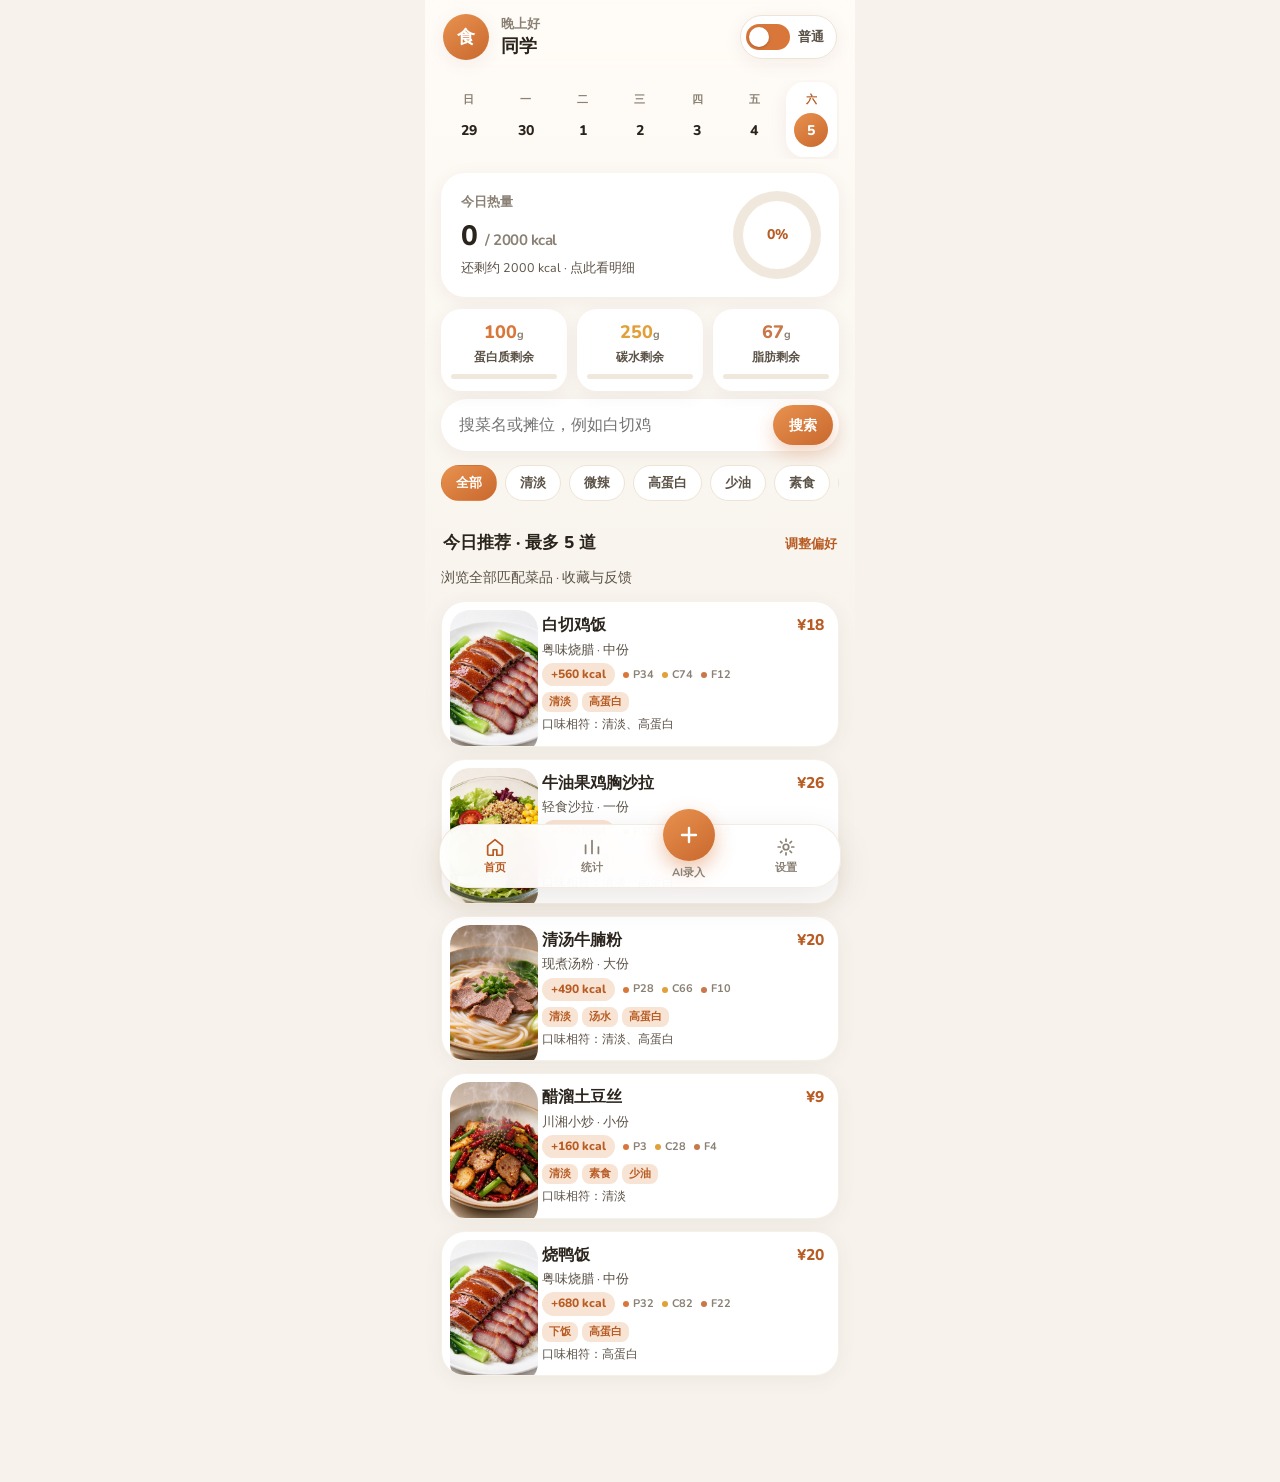
==== commit 28f18bd5: "Update index.html" ====
--- a/docs/index.html
+++ b/docs/index.html
@@ -55,6 +55,7 @@
   </div>
 
   <div id="toast" class="toast" role="status" aria-live="polite"></div>
+  <script src="personal.js"></script>
   <script src="main.js"></script>
 </body>
 </html>
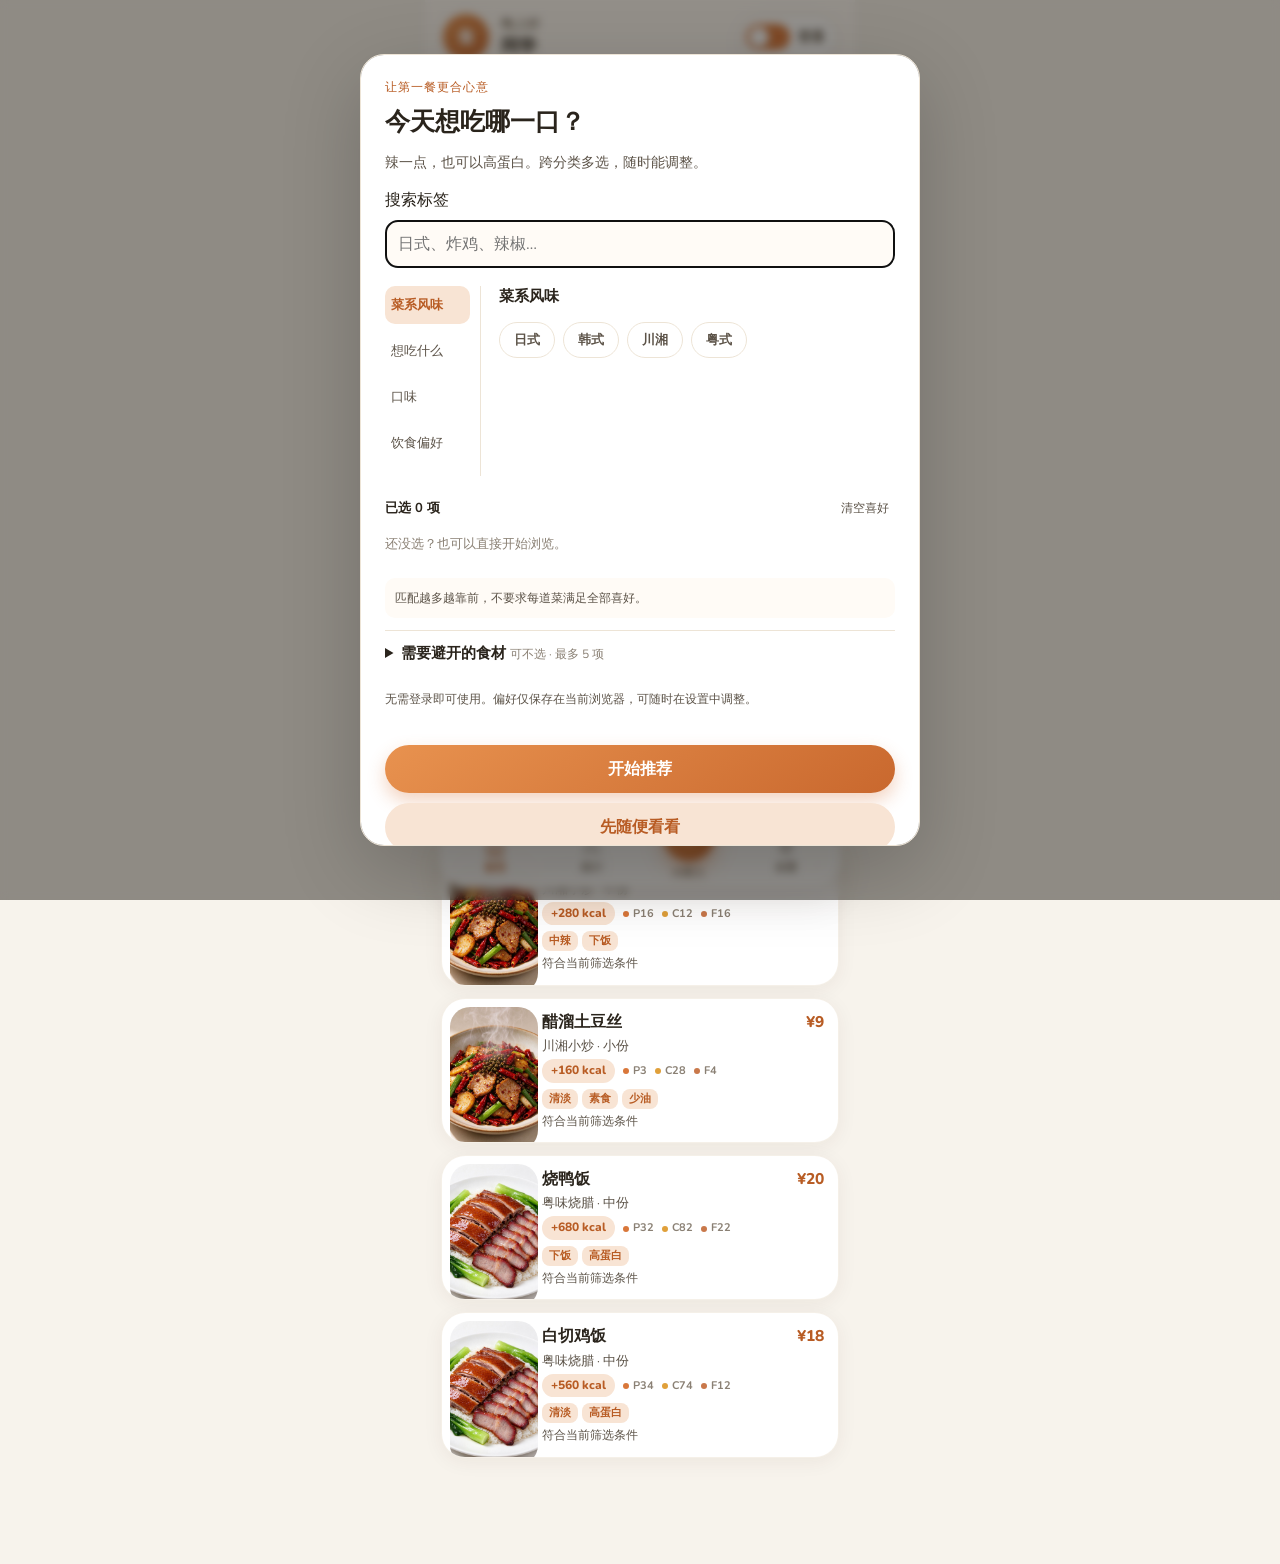
==== commit 2aee1801: "新增口味引导、标签搜索与多选功能。" ====
--- a/docs/index.html
+++ b/docs/index.html
@@ -1,61 +1,63 @@
-<!DOCTYPE html>
-<html lang="zh-CN" data-theme="warm">
-<head>
-  <meta charset="utf-8">
-  <meta name="viewport" content="width=device-width, initial-scale=1, viewport-fit=cover">
-  <title>食堂好味道 · 菜品推荐与热量</title>
-  <!-- 圆润可读的无衬线字体，中文回退系统字体 -->
-  <link rel="preconnect" href="https://fonts.googleapis.com">
-  <link rel="preconnect" href="https://fonts.gstatic.com" crossorigin>
-  <link href="https://fonts.googleapis.com/css2?family=Nunito:wght@500;600;700;800&display=swap" rel="stylesheet">
-  <link rel="stylesheet" href="app.css">
-</head>
-<body>
-  <!-- 手机竖屏容器：宽屏两侧留主题底色 -->
-  <div class="app">
-    <!-- 顶部：问候 + 主题一键切换 -->
-    <header class="top" id="topBar">
-      <div class="greet">
-        <div class="avatar" aria-hidden="true">食</div>
-        <div class="greet-text">
-          <p class="greet-hi" id="greetHi">早上好</p>
-          <h1 class="greet-name">同学</h1>
-        </div>
-      </div>
-      <button class="theme-switch" id="themeToggle" type="button" role="switch" aria-checked="false" aria-label="切换主题">
-        <span class="switch-track" aria-hidden="true"><span class="switch-knob"></span></span>
-        <span id="themeLabel">普通</span>
-      </button>
-    </header>
-
-    <!-- 路由渲染区 -->
-    <main id="view" class="view"></main>
-
-    <!-- 底部 Tab：首页 / 统计 / AI录入 / 设置 -->
-    <nav class="tabbar" aria-label="底部导航">
-      <a href="#home" data-tab="home" class="tab-item">
-        <svg viewBox="0 0 24 24" aria-hidden="true"><path d="M4 10.5 12 4l8 6.5V20a1 1 0 0 1-1 1h-5v-6H10v6H5a1 1 0 0 1-1-1z"/></svg>
-        <span>首页</span>
-      </a>
-      <a href="#stats" data-tab="stats" class="tab-item">
-        <svg viewBox="0 0 24 24" aria-hidden="true"><path d="M5 19V10M12 19V5M19 19v-7"/></svg>
-        <span>统计</span>
-      </a>
-      <a href="#ai" data-tab="ai" class="tab-item tab-ai">
-        <span class="tab-fab" aria-hidden="true">
-          <svg viewBox="0 0 24 24"><path d="M12 5v14M5 12h14"/></svg>
-        </span>
-        <span>AI录入</span>
-      </a>
-      <a href="#settings" data-tab="settings" class="tab-item">
-        <svg viewBox="0 0 24 24" aria-hidden="true"><circle cx="12" cy="12" r="3"/><path d="M12 3.5v2.2M12 18.3v2.2M3.5 12h2.2M18.3 12h2.2M6 6l1.6 1.6M16.4 16.4 18 18M18 6l-1.6 1.6M7.6 16.4 6 18"/></svg>
-        <span>设置</span>
-      </a>
-    </nav>
-  </div>
-
-  <div id="toast" class="toast" role="status" aria-live="polite"></div>
-  <script src="personal.js"></script>
-  <script src="main.js"></script>
-</body>
+<!DOCTYPE html>
+<html lang="zh-CN" data-theme="warm">
+<head>
+  <meta charset="utf-8">
+  <meta name="viewport" content="width=device-width, initial-scale=1, viewport-fit=cover">
+  <title>食堂好味道 · 菜品推荐与热量</title>
+  <!-- 圆润可读的无衬线字体，中文回退系统字体 -->
+  <link rel="preconnect" href="https://fonts.googleapis.com">
+  <link rel="preconnect" href="https://fonts.gstatic.com" crossorigin>
+  <link href="https://fonts.googleapis.com/css2?family=Nunito:wght@500;600;700;800&display=swap" rel="stylesheet">
+  <link rel="stylesheet" href="app.css">
+  <link rel="stylesheet" href="onboarding.css">
+</head>
+<body>
+  <!-- 手机竖屏容器：宽屏两侧留主题底色 -->
+  <div class="app">
+    <!-- 顶部：问候 + 主题一键切换 -->
+    <header class="top" id="topBar">
+      <div class="greet">
+        <div class="avatar" aria-hidden="true">食</div>
+        <div class="greet-text">
+          <p class="greet-hi" id="greetHi">早上好</p>
+          <h1 class="greet-name">同学</h1>
+        </div>
+      </div>
+      <button class="theme-switch" id="themeToggle" type="button" role="switch" aria-checked="false" aria-label="切换主题">
+        <span class="switch-track" aria-hidden="true"><span class="switch-knob"></span></span>
+        <span id="themeLabel">普通</span>
+      </button>
+    </header>
+
+    <!-- 路由渲染区 -->
+    <main id="view" class="view"></main>
+
+    <!-- 底部 Tab：首页 / 统计 / AI录入 / 设置 -->
+    <nav class="tabbar" aria-label="底部导航">
+      <a href="#home" data-tab="home" class="tab-item">
+        <svg viewBox="0 0 24 24" aria-hidden="true"><path d="M4 10.5 12 4l8 6.5V20a1 1 0 0 1-1 1h-5v-6H10v6H5a1 1 0 0 1-1-1z"/></svg>
+        <span>首页</span>
+      </a>
+      <a href="#stats" data-tab="stats" class="tab-item">
+        <svg viewBox="0 0 24 24" aria-hidden="true"><path d="M5 19V10M12 19V5M19 19v-7"/></svg>
+        <span>统计</span>
+      </a>
+      <a href="#ai" data-tab="ai" class="tab-item tab-ai">
+        <span class="tab-fab" aria-hidden="true">
+          <svg viewBox="0 0 24 24"><path d="M12 5v14M5 12h14"/></svg>
+        </span>
+        <span>AI录入</span>
+      </a>
+      <a href="#settings" data-tab="settings" class="tab-item">
+        <svg viewBox="0 0 24 24" aria-hidden="true"><circle cx="12" cy="12" r="3"/><path d="M12 3.5v2.2M12 18.3v2.2M3.5 12h2.2M18.3 12h2.2M6 6l1.6 1.6M16.4 16.4 18 18M18 6l-1.6 1.6M7.6 16.4 6 18"/></svg>
+        <span>设置</span>
+      </a>
+    </nav>
+  </div>
+
+  <div id="toast" class="toast" role="status" aria-live="polite"></div>
+  <script src="personal.js"></script>
+  <script src="main.js"></script>
+  <script src="onboarding.js"></script>
+</body>
 </html>
--- a/docs/onboarding.css
+++ b/docs/onboarding.css
@@ -0,0 +1,27 @@
+.welcome-dialog{box-sizing:border-box;width:min(440px,calc(100% - 32px));max-height:88dvh;overflow:auto;padding:28px;border:1px solid var(--line);border-radius:24px;background:var(--surface);color:var(--ink);box-shadow:0 24px 80px #0003}
+.welcome-dialog::backdrop{background:rgba(30,25,20,.48);backdrop-filter:blur(4px)}
+.welcome-dialog .welcome-eyebrow{color:var(--accent-deep);font-size:12px;letter-spacing:1px;margin:0 0 10px}
+.welcome-dialog h2{font-size:25px;line-height:1.3;margin:0 0 12px}
+.welcome-intro{color:var(--ink-2);font-size:14px;line-height:1.7;margin:0 0 24px}
+.welcome-dialog h3,.welcome-dialog summary{font-size:15px;margin:0 0 12px;font-weight:600}
+.welcome-dialog small{font-size:12px;color:var(--muted);font-weight:400}
+.welcome-dialog details{border-top:1px solid var(--line);margin-top:22px;padding-top:18px}
+.welcome-dialog summary{cursor:pointer}
+.welcome-note{font-size:12px;color:var(--ink-2);line-height:1.7;margin:22px 0 0}
+#welcome-error{font-size:13px;color:#a33222;margin:8px 0;min-height:20px}
+.welcome-actions{display:grid;gap:10px}
+.welcome-dialog button:focus-visible,.welcome-dialog summary:focus-visible{outline:3px solid var(--accent);outline-offset:3px}
+.preference-picker{width:min(560px,calc(100% - 24px));padding:24px}
+#tag-search{box-sizing:border-box;width:100%;border:1px solid var(--line);background:var(--bg-soft);color:var(--ink);border-radius:12px;padding:12px;margin:8px 0 18px}
+.preference-layout{display:grid;grid-template-columns:96px 1fr;gap:18px;min-height:190px}
+.preference-categories{display:flex;flex-direction:column;gap:8px;border-right:1px solid var(--line);padding-right:10px}
+.preference-categories button{padding:10px 6px;border:0;border-radius:10px;background:transparent;color:var(--ink-2);font-size:13px;text-align:left}
+.preference-categories button.active{background:var(--accent-soft);color:var(--accent-deep);font-weight:700}
+.selected-heading{display:flex;justify-content:space-between;align-items:center;margin:18px 0 10px;font-size:13px}
+#clear-tags{background:none;border:0;color:var(--ink-2);font-size:12px;padding:6px}
+#selected-tags{font-size:13px;color:var(--muted)}
+#coverage-note{font-size:12px;line-height:1.7;background:var(--bg-soft);padding:10px;border-radius:10px;color:var(--ink-2);margin:12px 0}
+.preference-picker .welcome-intro{margin-bottom:14px}
+.preference-picker details{margin-top:12px;padding-top:12px}
+.preference-picker .welcome-note{margin-top:12px}
+@media(max-width:380px){.preference-picker{padding:18px}.preference-layout{grid-template-columns:82px 1fr;gap:12px}}
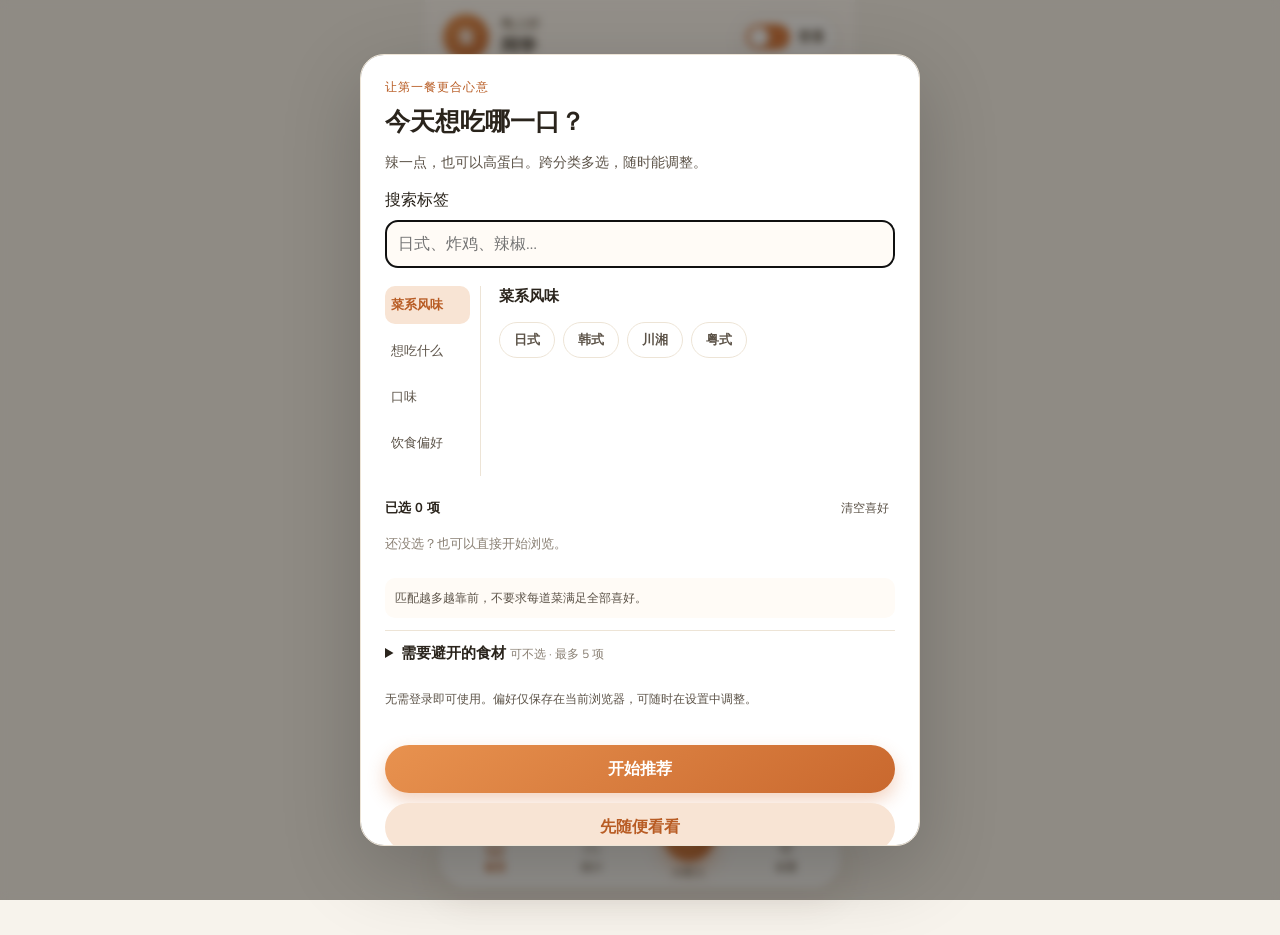
==== commit fe2a3b51: "完善收藏反馈联调与 mock 接口" ====
--- a/docs/index.html
+++ b/docs/index.html
@@ -56,7 +56,10 @@
   </div>
 
   <div id="toast" class="toast" role="status" aria-live="polite"></div>
+  <script src="menu.js"></script>
   <script src="personal.js"></script>
+  <script src="personal-api.js"></script>
+  <script src="recommendation.js"></script>
   <script src="main.js"></script>
   <script src="onboarding.js"></script>
 </body>
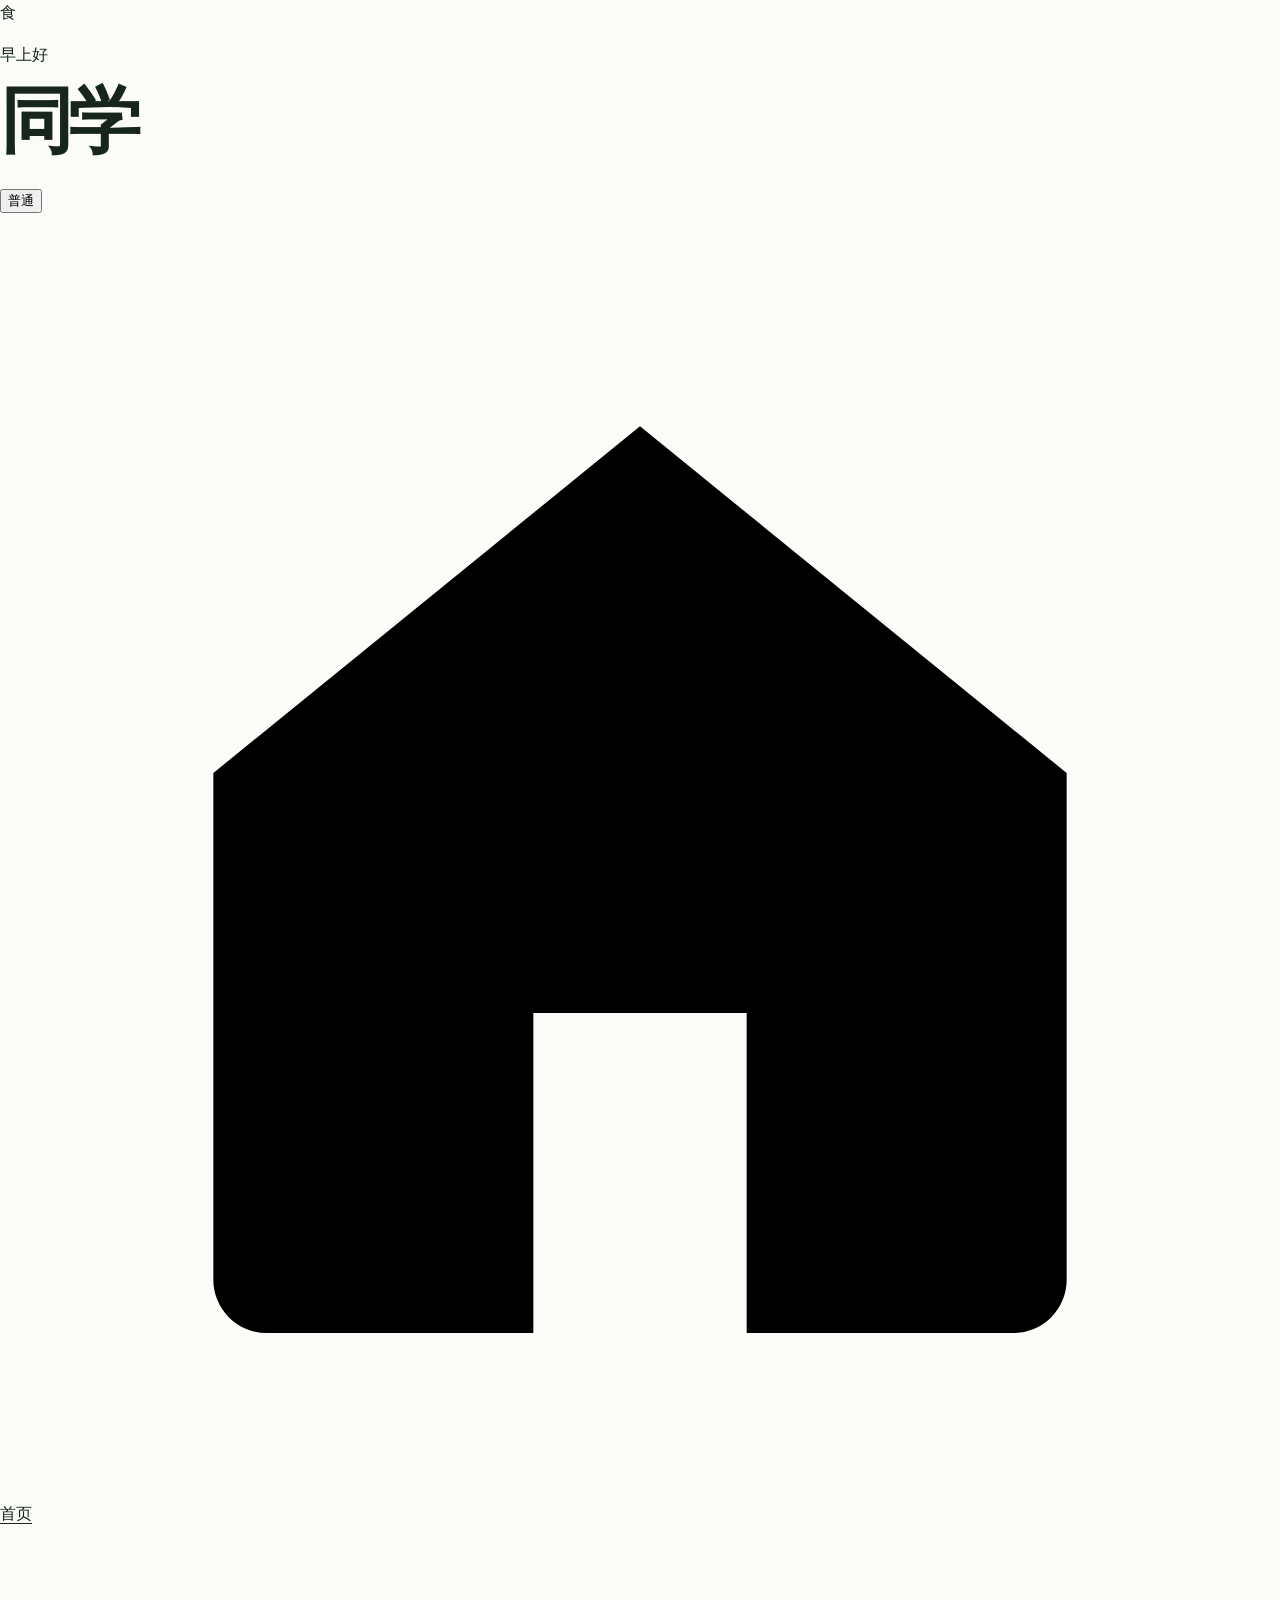
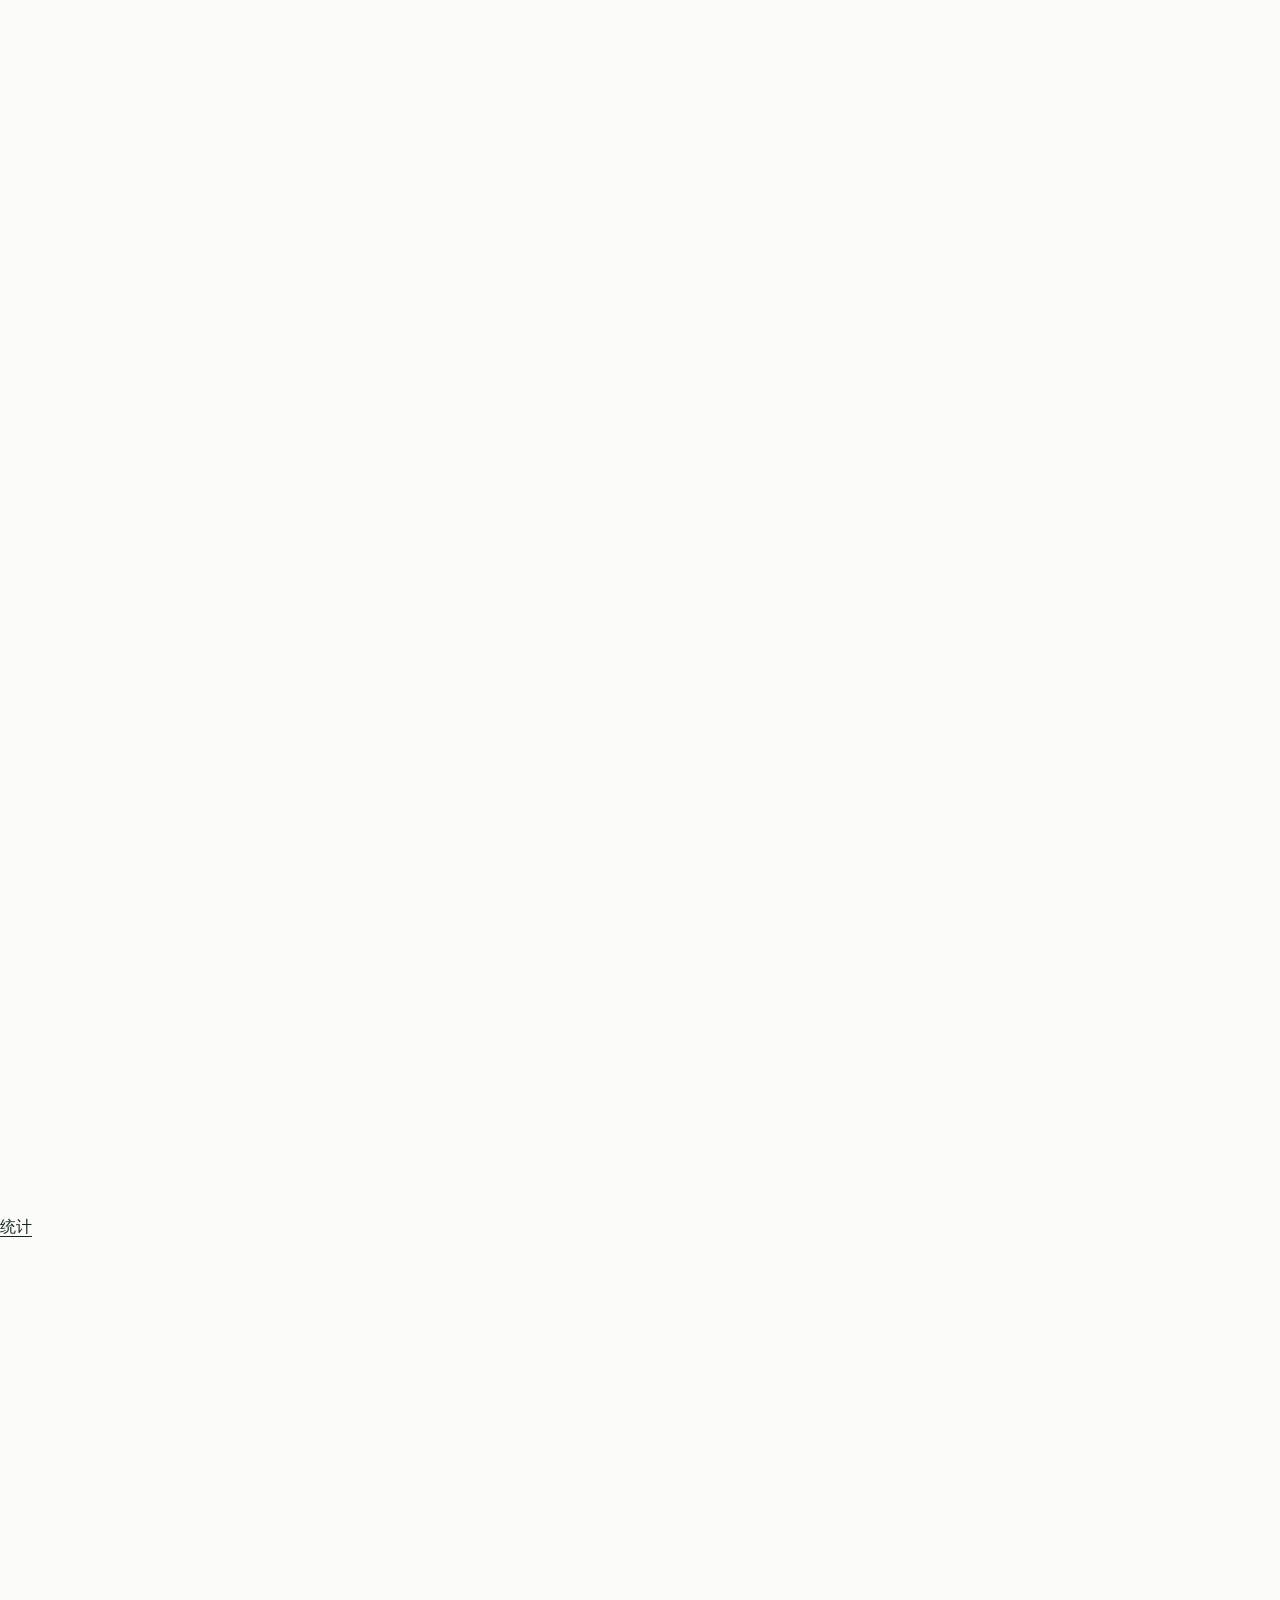
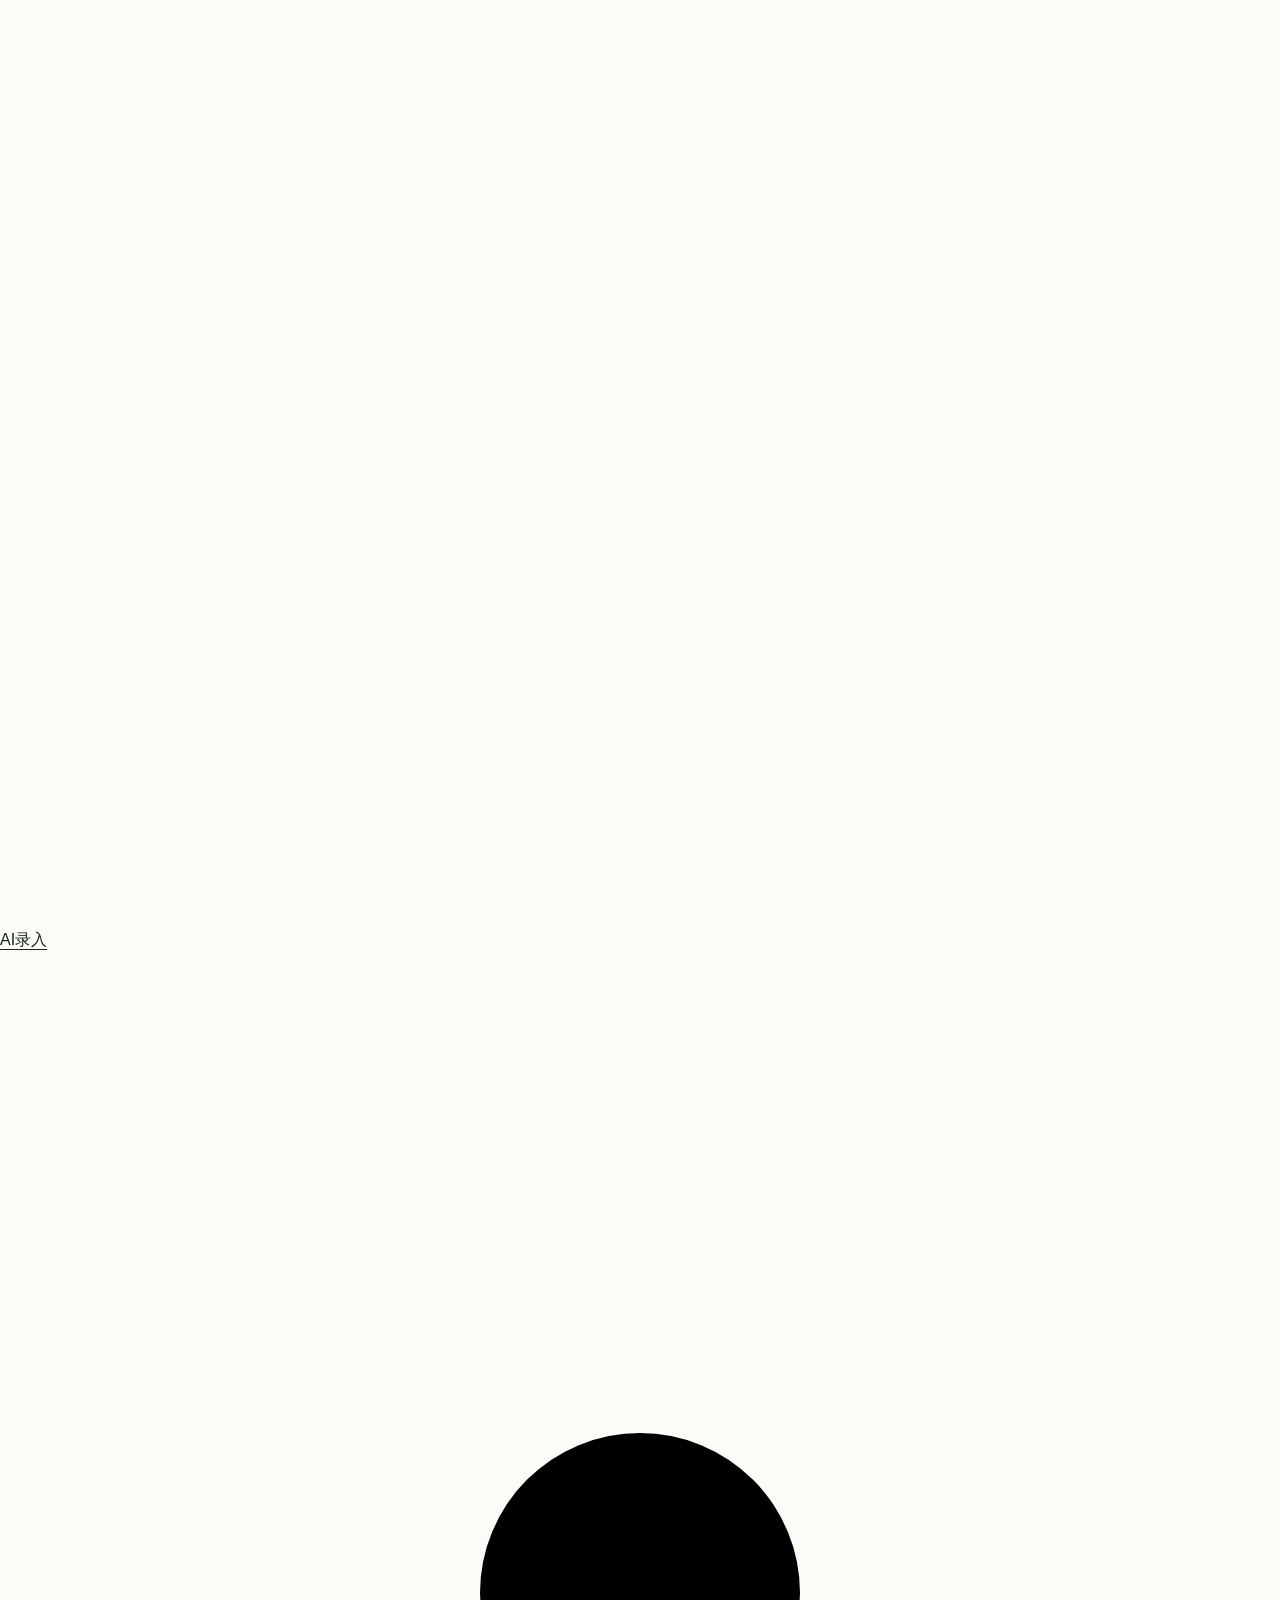
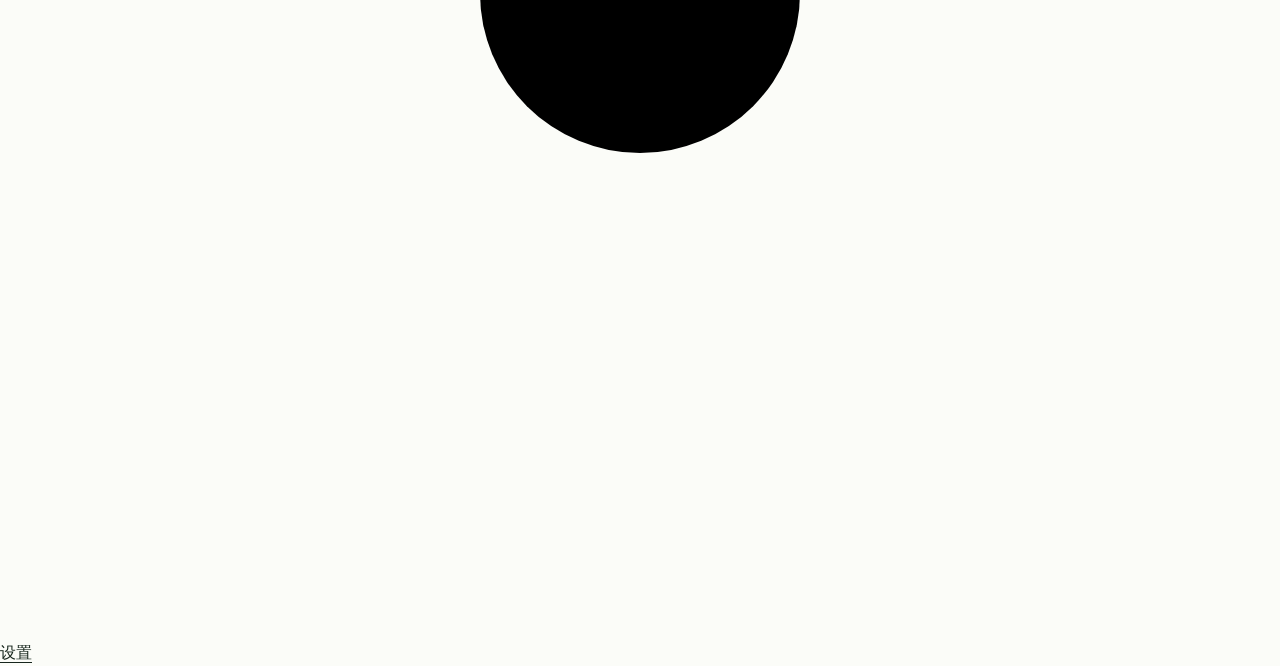
==== commit c7483638: "添加管理者界面" ====
--- a/docs/index.html
+++ b/docs/index.html
@@ -1,66 +1,60 @@
-<!DOCTYPE html>
-<html lang="zh-CN" data-theme="warm">
-<head>
-  <meta charset="utf-8">
-  <meta name="viewport" content="width=device-width, initial-scale=1, viewport-fit=cover">
-  <title>食堂好味道 · 菜品推荐与热量</title>
-  <!-- 圆润可读的无衬线字体，中文回退系统字体 -->
-  <link rel="preconnect" href="https://fonts.googleapis.com">
-  <link rel="preconnect" href="https://fonts.gstatic.com" crossorigin>
-  <link href="https://fonts.googleapis.com/css2?family=Nunito:wght@500;600;700;800&display=swap" rel="stylesheet">
-  <link rel="stylesheet" href="app.css">
-  <link rel="stylesheet" href="onboarding.css">
-</head>
-<body>
-  <!-- 手机竖屏容器：宽屏两侧留主题底色 -->
-  <div class="app">
-    <!-- 顶部：问候 + 主题一键切换 -->
-    <header class="top" id="topBar">
-      <div class="greet">
-        <div class="avatar" aria-hidden="true">食</div>
-        <div class="greet-text">
-          <p class="greet-hi" id="greetHi">早上好</p>
-          <h1 class="greet-name">同学</h1>
-        </div>
-      </div>
-      <button class="theme-switch" id="themeToggle" type="button" role="switch" aria-checked="false" aria-label="切换主题">
-        <span class="switch-track" aria-hidden="true"><span class="switch-knob"></span></span>
-        <span id="themeLabel">普通</span>
-      </button>
-    </header>
-
-    <!-- 路由渲染区 -->
-    <main id="view" class="view"></main>
-
-    <!-- 底部 Tab：首页 / 统计 / AI录入 / 设置 -->
-    <nav class="tabbar" aria-label="底部导航">
-      <a href="#home" data-tab="home" class="tab-item">
-        <svg viewBox="0 0 24 24" aria-hidden="true"><path d="M4 10.5 12 4l8 6.5V20a1 1 0 0 1-1 1h-5v-6H10v6H5a1 1 0 0 1-1-1z"/></svg>
-        <span>首页</span>
-      </a>
-      <a href="#stats" data-tab="stats" class="tab-item">
-        <svg viewBox="0 0 24 24" aria-hidden="true"><path d="M5 19V10M12 19V5M19 19v-7"/></svg>
-        <span>统计</span>
-      </a>
-      <a href="#ai" data-tab="ai" class="tab-item tab-ai">
-        <span class="tab-fab" aria-hidden="true">
-          <svg viewBox="0 0 24 24"><path d="M12 5v14M5 12h14"/></svg>
-        </span>
-        <span>AI录入</span>
-      </a>
-      <a href="#settings" data-tab="settings" class="tab-item">
-        <svg viewBox="0 0 24 24" aria-hidden="true"><circle cx="12" cy="12" r="3"/><path d="M12 3.5v2.2M12 18.3v2.2M3.5 12h2.2M18.3 12h2.2M6 6l1.6 1.6M16.4 16.4 18 18M18 6l-1.6 1.6M7.6 16.4 6 18"/></svg>
-        <span>设置</span>
-      </a>
-    </nav>
-  </div>
-
-  <div id="toast" class="toast" role="status" aria-live="polite"></div>
-  <script src="menu.js"></script>
-  <script src="personal.js"></script>
-  <script src="personal-api.js"></script>
-  <script src="recommendation.js"></script>
-  <script src="main.js"></script>
-  <script src="onboarding.js"></script>
-</body>
+<!DOCTYPE html>
+<html lang="zh-CN" data-theme="warm">
+<head>
+  <meta charset="utf-8">
+  <meta name="viewport" content="width=device-width, initial-scale=1, viewport-fit=cover">
+  <title>食堂好味道 · 菜品推荐与热量</title>
+  <!-- 圆润可读的无衬线字体，中文回退系统字体 -->
+  <link rel="preconnect" href="https://fonts.googleapis.com">
+  <link rel="preconnect" href="https://fonts.gstatic.com" crossorigin>
+  <link href="https://fonts.googleapis.com/css2?family=Nunito:wght@500;600;700;800&display=swap" rel="stylesheet">
+  <link rel="stylesheet" href="style.css">
+</head>
+<body>
+  <!-- 手机竖屏容器：宽屏两侧留主题底色 -->
+  <div class="app">
+    <!-- 顶部：问候 + 主题一键切换 -->
+    <header class="top" id="topBar">
+      <div class="greet">
+        <div class="avatar" aria-hidden="true">食</div>
+        <div class="greet-text">
+          <p class="greet-hi" id="greetHi">早上好</p>
+          <h1 class="greet-name">同学</h1>
+        </div>
+      </div>
+      <button class="theme-switch" id="themeToggle" type="button" role="switch" aria-checked="false" aria-label="切换主题">
+        <span class="switch-track" aria-hidden="true"><span class="switch-knob"></span></span>
+        <span id="themeLabel">普通</span>
+      </button>
+    </header>
+
+    <!-- 路由渲染区 -->
+    <main id="view" class="view"></main>
+
+    <!-- 底部 Tab：首页 / 统计 / AI录入 / 设置 -->
+    <nav class="tabbar" aria-label="底部导航">
+      <a href="#home" data-tab="home" class="tab-item">
+        <svg viewBox="0 0 24 24" aria-hidden="true"><path d="M4 10.5 12 4l8 6.5V20a1 1 0 0 1-1 1h-5v-6H10v6H5a1 1 0 0 1-1-1z"/></svg>
+        <span>首页</span>
+      </a>
+      <a href="#stats" data-tab="stats" class="tab-item">
+        <svg viewBox="0 0 24 24" aria-hidden="true"><path d="M5 19V10M12 19V5M19 19v-7"/></svg>
+        <span>统计</span>
+      </a>
+      <a href="#ai" data-tab="ai" class="tab-item tab-ai">
+        <span class="tab-fab" aria-hidden="true">
+          <svg viewBox="0 0 24 24"><path d="M12 5v14M5 12h14"/></svg>
+        </span>
+        <span>AI录入</span>
+      </a>
+      <a href="#settings" data-tab="settings" class="tab-item">
+        <svg viewBox="0 0 24 24" aria-hidden="true"><circle cx="12" cy="12" r="3"/><path d="M12 3.5v2.2M12 18.3v2.2M3.5 12h2.2M18.3 12h2.2M6 6l1.6 1.6M16.4 16.4 18 18M18 6l-1.6 1.6M7.6 16.4 6 18"/></svg>
+        <span>设置</span>
+      </a>
+    </nav>
+  </div>
+
+  <div id="toast" class="toast" role="status" aria-live="polite"></div>
+  <script src="main.js"></script>
+</body>
 </html>
--- a/docs/style.css
+++ b/docs/style.css
@@ -0,0 +1,4 @@
+:root{--green:#174c35;--lime:#d5f566;--ink:#17261d;--muted:#526157;--line:#d7ded7;--paper:#fbfcf8;--soft:#eff3e9}*{box-sizing:border-box}html{scroll-behavior:smooth;scroll-padding-top:2rem}body{margin:0;background:var(--paper);color:var(--ink);font-family:Arial,Helvetica,sans-serif;font-size:1rem;line-height:1.6}a{color:inherit;text-underline-offset:.25em}a:hover{text-decoration-thickness:2px}a:focus-visible,summary:focus-visible{outline:3px solid #bd4d12;outline-offset:6px}.wrap{width:min(1200px,calc(100% - 96px));margin-inline:auto}.skip{position:fixed;top:-100px;left:1rem;padding:.75rem;background:var(--lime);z-index:10}.skip:focus{top:1rem}.header{display:flex;align-items:center;justify-content:space-between;gap:2rem;min-height:112px;border-bottom:1px solid var(--line)}.brand{display:flex;gap:14px;align-items:center;font-size:2.5rem;font-weight:900;letter-spacing:-.09em;text-decoration:none;line-height:1}.brand span{font-size:.75rem;line-height:1.35;letter-spacing:0;font-weight:500}.header nav{display:flex;gap:2rem;font-size:.9rem}.header nav a{text-decoration:none}.header nav a:hover{text-decoration:underline}.edition{font-size:.75rem;letter-spacing:.08em;color:var(--muted)}.hero{display:grid;grid-template-columns:1.2fr 1fr;gap:5rem;padding-block:68px 72px;align-items:center}.eyebrow{font-size:.8rem;line-height:1.6;letter-spacing:.11em;font-weight:700;margin:0 0 28px}h1{font-size:clamp(3rem,5.7vw,5.5rem);font-weight:700;letter-spacing:-.065em;line-height:1.04;margin:0 0 28px}h1 em{font-family:Georgia,serif;font-weight:400;color:var(--green);letter-spacing:-.055em}.intro{max-width:28rem;font-size:1.125rem;color:var(--muted);margin-bottom:30px}.button{display:inline-flex;align-items:center;min-height:50px;padding:12px 25px;background:var(--green);color:white;border-radius:4px;font-weight:700;text-decoration:none}.button:hover{background:#236548}.status{font-size:.8rem;color:var(--muted);margin-top:24px}.hero-image{position:relative;margin:0;aspect-ratio:4/5;overflow:hidden;background:var(--green);border-radius:100px 6px 6px 6px}.hero-image img{display:block;width:100%;height:100%;object-fit:cover}.hero-image figcaption{position:absolute;bottom:0;left:0;right:0;padding:70px 25px 25px;background:linear-gradient(transparent,rgba(0,0,0,.78));color:white;font-size:1.125rem}.hero-image figcaption span{display:block;font-size:.75rem;opacity:.85;margin-top:.3rem}.facts-band{background:var(--lime)}.facts{display:grid;grid-template-columns:repeat(3,1fr) 1.1fr;gap:2rem;padding-block:28px}.facts p{font-size:.875rem;line-height:1.5;margin:0}.facts strong{display:block;font-size:2.2rem;font-weight:500;letter-spacing:-.045em}.facts .pilot-note{align-self:center;border-left:1px solid #9caf57;padding-left:2rem}.section{padding-block:88px}.section-heading{margin-bottom:40px}h2{font-size:clamp(2rem,3.8vw,3.5rem);line-height:1.1;letter-spacing:-.045em;font-weight:500;margin:0}h3{font-size:1.15rem;line-height:1.35;margin:0 0 10px}.lead{font-size:1.25rem;line-height:1.65;margin:0;max-width:30rem;color:var(--muted)}.research-layout{display:grid;grid-template-columns:1fr 1.3fr;gap:5rem}.research{display:grid;grid-template-columns:repeat(3,1fr);gap:24px}.stat strong{font-size:2.5rem;font-weight:500;line-height:1.2;letter-spacing:-.05em}.stat strong span{font-size:1.25rem}.stat p{font-size:.875rem;line-height:1.6}.muted{color:var(--muted)}.source-note{font-size:.8rem;line-height:1.7;color:var(--muted);margin-top:28px;max-width:950px}.scope-section{background:var(--soft)}.section-intro{max-width:38rem;color:var(--muted);margin:22px 0 0}.features{padding:0;list-style:none}.features li{display:grid;grid-template-columns:70px 1fr 85px;gap:24px;align-items:start;padding:28px 0;border-top:1px solid #c4cfbf}.features li:last-child{border-bottom:1px solid #c4cfbf}.feature-id{font-family:Georgia,serif;font-size:1.9rem;color:var(--green);line-height:1.2}.features h3{font-size:1.4rem;font-weight:500}.features p{margin:0;max-width:44rem;color:var(--muted)}.owner{font-size:.8rem;text-align:right;padding-top:5px}.boundary{display:grid;grid-template-columns:1fr 3fr;gap:2rem;margin-top:34px}.boundary p{margin:0;color:var(--muted)}.rules-section{display:grid;grid-template-columns:1fr 1.1fr;gap:5rem}.rules article{display:flex;gap:24px;margin-bottom:25px}.rules article>span{color:var(--green);font-family:Georgia,serif;font-size:1.25rem}.rules p{margin:0;color:var(--muted)}.rules .source-note{margin-top:20px}.plan-section{border-top:1px solid var(--line)}.timeline{display:grid;grid-template-columns:repeat(3,1fr);list-style:none;padding:0;gap:38px 42px}.timeline li{border-top:2px solid var(--green);padding-top:20px}.timeline span{display:block;font-size:.8rem;color:var(--muted);letter-spacing:.1em;margin-bottom:16px}.timeline p{margin:0;color:var(--muted)}.evaluation{border-top:1px solid var(--line);border-bottom:1px solid var(--line);margin-top:45px;padding:20px 0}.evaluation summary{font-size:1.1rem;font-weight:700;cursor:pointer;padding:4px}.evaluation>div{max-width:850px;color:var(--muted)}.evaluation li{margin-bottom:.75rem}.team-section{background:var(--green);color:white}.team-section .eyebrow{color:var(--lime)}.team-heading{display:flex;justify-content:space-between;gap:3rem;align-items:start}.team-heading p{font-size:.95rem;max-width:28rem;margin:0;color:#dbe6df}.pairs{display:grid;grid-template-columns:1fr 1fr;gap:4rem;margin-top:50px}.pairs article{border-top:1px solid #638470;padding-top:24px}.pairs .eyebrow{margin-bottom:16px}.pairs h3{font-size:1.3rem;font-weight:500}.pairs p:not(.eyebrow){color:#e2ece5;font-size:.95rem}.team-note{font-size:.8rem;color:#dbe6df;margin-top:42px;max-width:750px}.footer{display:flex;justify-content:space-between;align-items:center;gap:2rem;padding-block:35px}.footer p{font-size:.8rem;color:var(--muted);text-align:right}.footer .brand{font-size:2rem}
+@media(min-width:1600px){.hero{gap:7rem}}@media(max-width:1000px){.wrap{width:calc(100% - 64px)}.edition{display:none}.hero{gap:3rem}.research-layout{gap:2rem;grid-template-columns:1fr}.rules-section{gap:3rem}.stat p{max-width:13rem}}@media(max-width:650px){.wrap{width:calc(100% - 40px)}.header{min-height:100px;flex-wrap:wrap;gap:16px;padding-block:18px}.brand{font-size:2.2rem}.header nav{gap:20px;font-size:.875rem}.brand span{font-size:.75rem}.hero{grid-template-columns:1fr;gap:30px;padding-block:40px}h1{font-size:clamp(2.7rem,12vw,4.5rem)}.eyebrow{font-size:.75rem;margin-bottom:20px}.hero-image{aspect-ratio:5/4;border-top-left-radius:65px}.facts{grid-template-columns:1fr 1fr;gap:22px}.facts .pilot-note{padding-left:0;border-left:0}.facts strong{font-size:2rem}.section{padding-block:55px}.research{gap:15px;grid-template-columns:1fr}.stat{display:grid;grid-template-columns:120px 1fr;gap:20px;padding-block:12px;border-top:1px solid var(--line)}.stat strong{font-size:2rem}.stat p{margin:0;max-width:none}.features li{grid-template-columns:40px 1fr;gap:12px;padding-block:22px}.owner{grid-column:2;text-align:left;padding:0}.features h3{font-size:1.2rem}.boundary,.rules-section{grid-template-columns:1fr;gap:20px}.timeline{grid-template-columns:1fr;gap:28px}.team-heading{display:block}.team-heading>p{margin-top:25px}.pairs{grid-template-columns:1fr;gap:28px;margin-top:30px}.footer{align-items:start}.footer .brand span{display:none}.footer p{margin:0}h2 br{display:none}}@media(prefers-reduced-motion:reduce){html{scroll-behavior:auto}}@media print{.header nav,.button,.skip,.hero-image,.evaluation{display:none}.wrap{width:100%}.hero,.research-layout,.rules-section{display:block}.section,.hero{padding-block:24px}.facts-band,.team-section{background:white;color:black}.team-section p,.team-section .eyebrow{color:black}.features li,.pairs article{break-inside:avoid}a{text-decoration:none}.team-section{break-before:page}}
+
+.canteen-photo{margin:36px 0 0;position:relative;border-radius:6px;overflow:hidden;height:390px;background:var(--soft)}.canteen-photo img{display:block;width:100%;height:100%;object-fit:cover;object-position:center 68%}.canteen-photo figcaption{position:absolute;bottom:0;left:0;right:0;padding:50px 24px 20px;background:linear-gradient(transparent,rgba(0,0,0,.75));color:white;font-size:1rem}@media(max-width:650px){.canteen-photo{height:350px}}
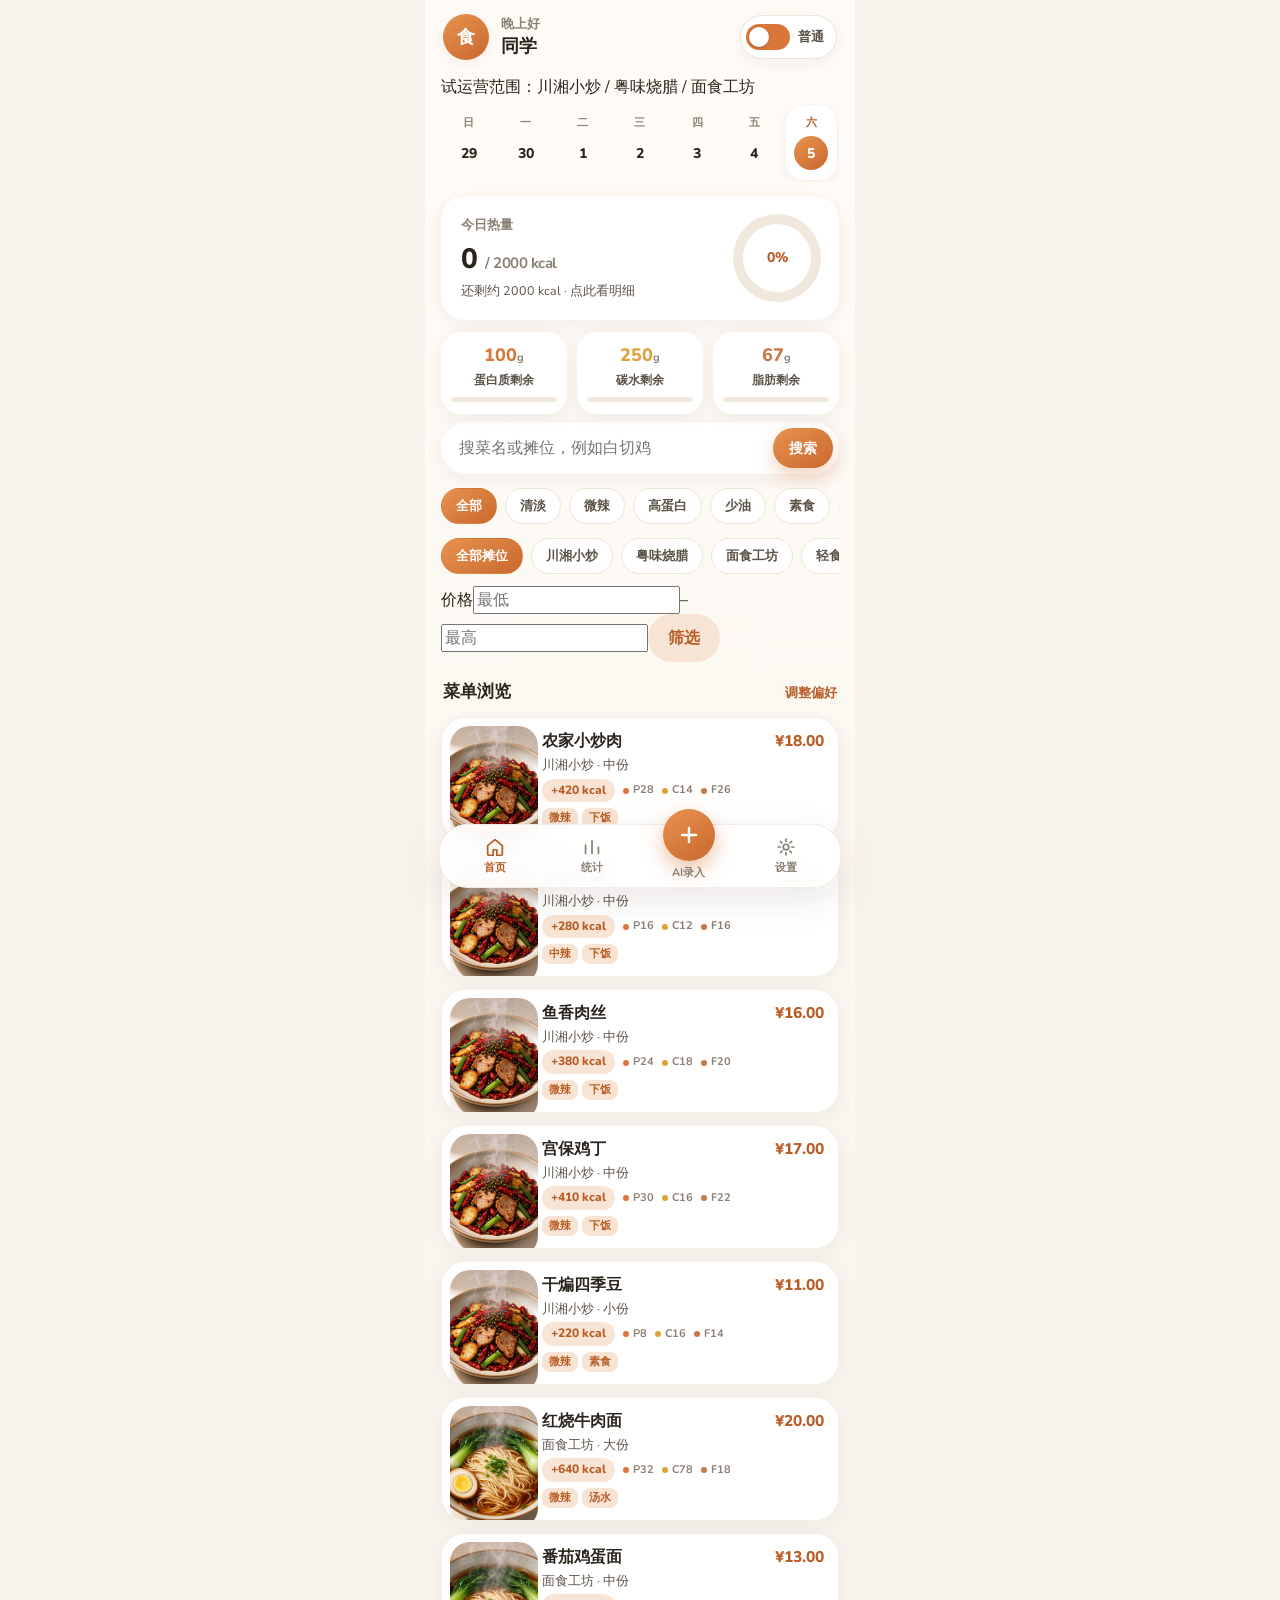
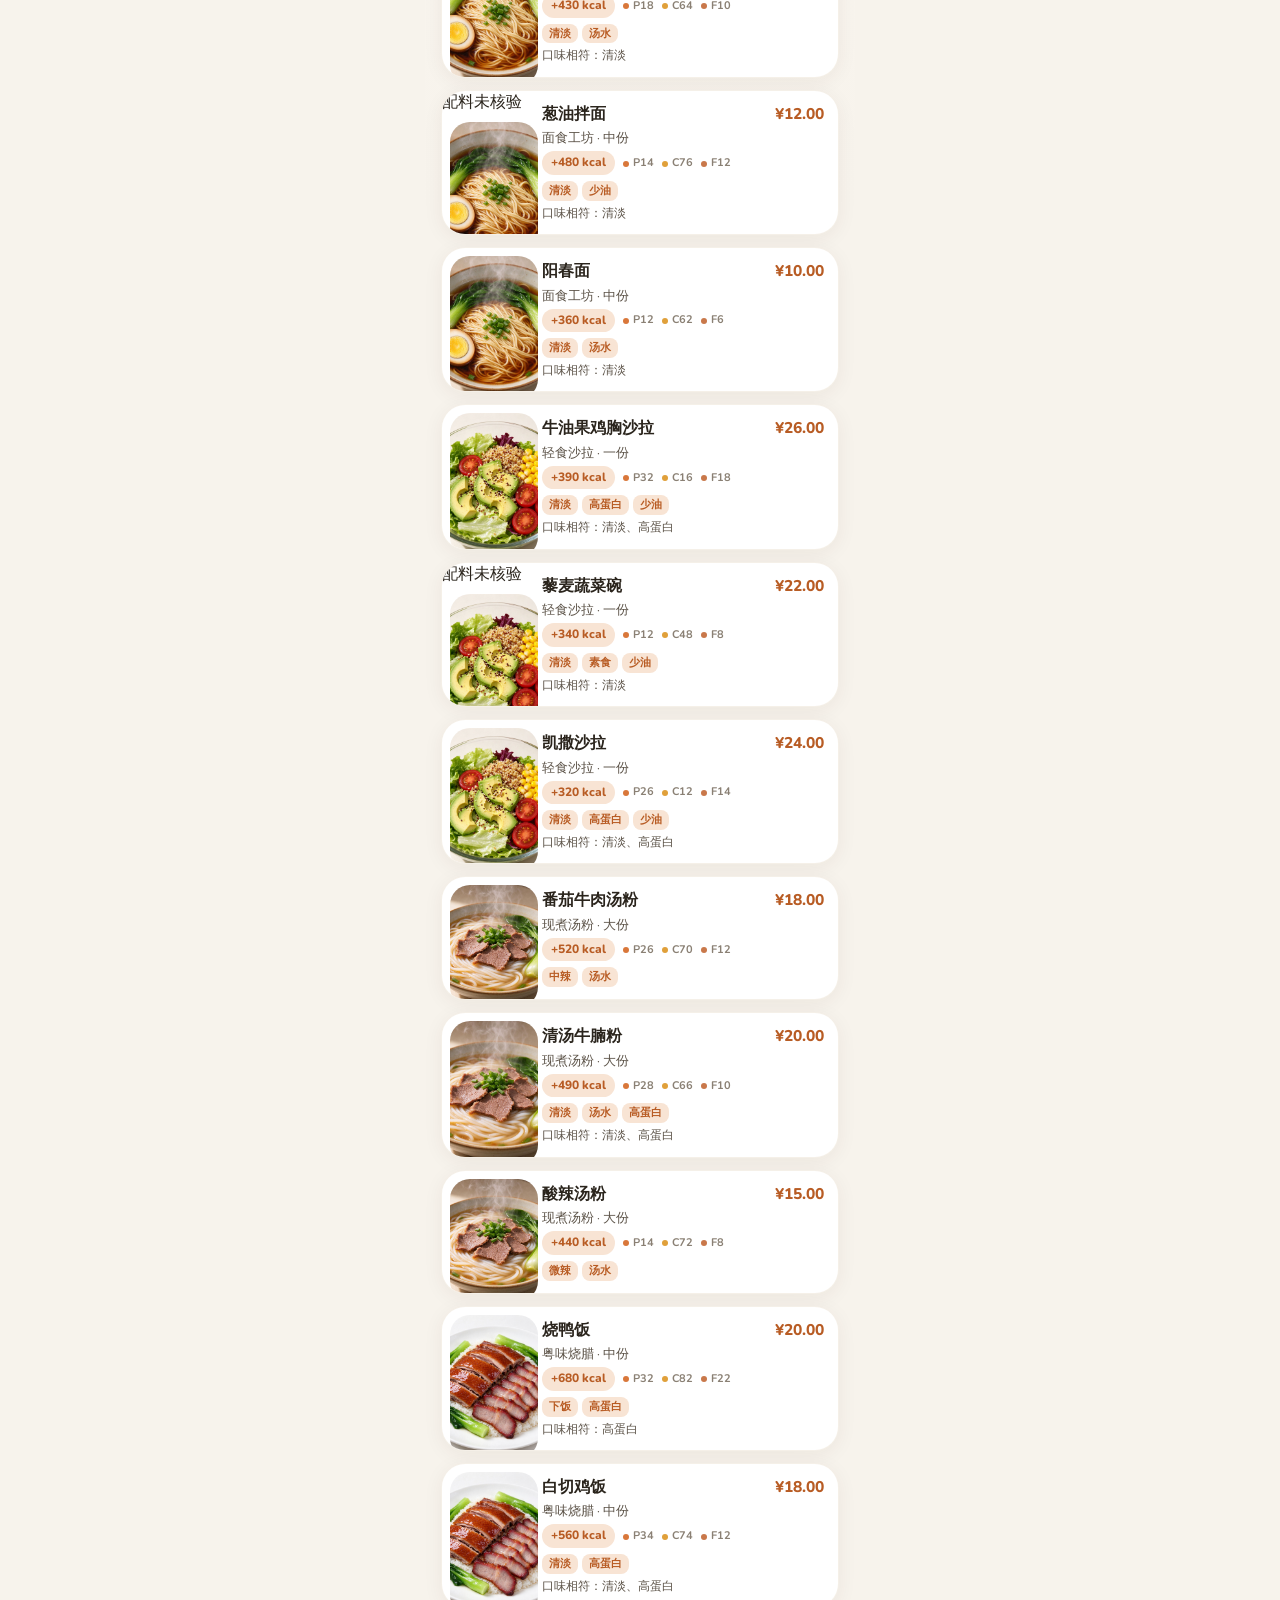
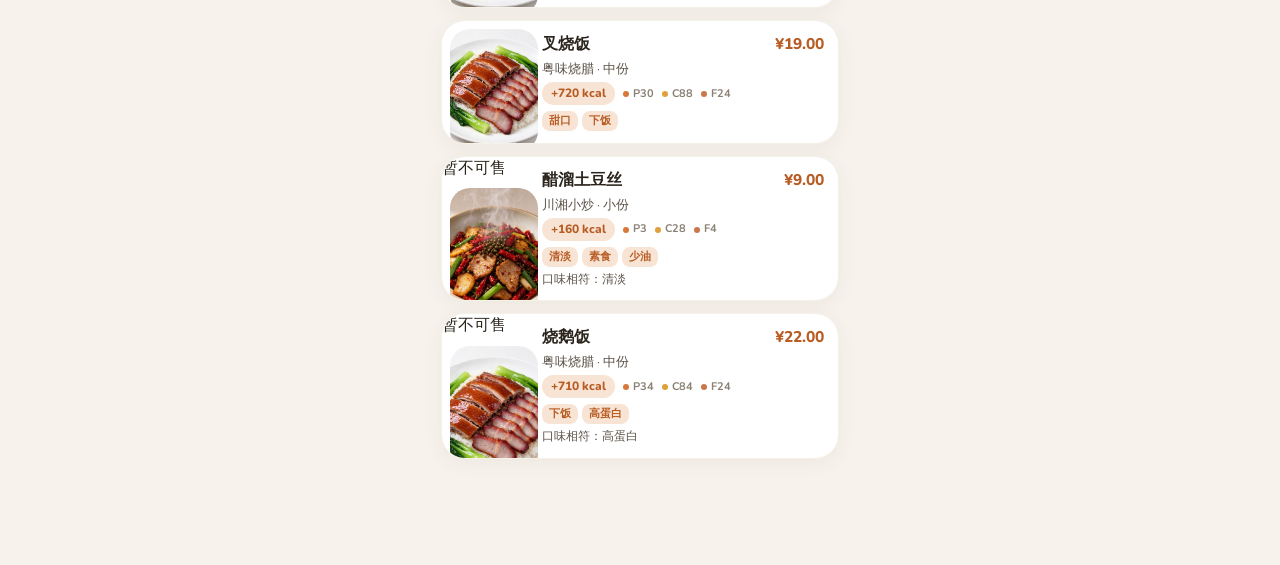
==== commit 531b2437: "添加管理者界面" ====
--- a/docs/index.html
+++ b/docs/index.html
@@ -8,7 +8,7 @@
   <link rel="preconnect" href="https://fonts.googleapis.com">
   <link rel="preconnect" href="https://fonts.gstatic.com" crossorigin>
   <link href="https://fonts.googleapis.com/css2?family=Nunito:wght@500;600;700;800&display=swap" rel="stylesheet">
-  <link rel="stylesheet" href="style.css">
+  <link rel="stylesheet" href="app.css">
 </head>
 <body>
   <!-- 手机竖屏容器：宽屏两侧留主题底色 -->
@@ -55,6 +55,7 @@
   </div>
 
   <div id="toast" class="toast" role="status" aria-live="polite"></div>
+  <script src="personal.js"></script>
   <script src="main.js"></script>
 </body>
 </html>
--- a/docs/app.css
+++ b/docs/app.css
@@ -0,0 +1,970 @@
+/* ===== 食堂好味道 · 双主题变量 ===== */
+/* 普通主题：米白底 + 低明度温暖橙 */
+:root {
+  --bg: #F7F3EC;
+  --bg-soft: #FFFBF6;
+  --surface: #FFFFFF;
+  --surface-2: #FBF6EE;
+  --ink: #2A241C;
+  --ink-2: #5C5348;
+  --muted: #8A8074;
+  --line: #EDE4D6;
+  --accent: #D9773A;
+  --accent-deep: #B85C24;
+  --accent-soft: #F8E4D4;
+  --accent-grad: linear-gradient(145deg, #E8924F 0%, #C9682E 100%);
+  --hero-grad: linear-gradient(145deg, #E07A3D 0%, #B85C24 100%);
+  --macro-p: #D9773A;
+  --macro-c: #E0A03A;
+  --macro-f: #C9784A;
+  --good: #4A9A4E;
+  --scan: #D9773A;
+  --shadow: 0 4px 20px rgba(70, 42, 16, 0.06);
+  --shadow-lg: 0 12px 36px rgba(70, 42, 16, 0.1);
+  --radius: 24px;
+  --radius-sm: 16px;
+  --tab-h: 78px;
+  --ring-track: #F0E8DC;
+}
+
+/* 健康主题：清透浅绿（不发灰）+ 鲜嫩黄绿 */
+html[data-theme="health"] {
+  --bg: #EAF8D4;
+  --bg-soft: #F5FCE8;
+  --surface: #FFFFFF;
+  --surface-2: #F3FADF;
+  --ink: #1C2A18;
+  --ink-2: #3E5340;
+  --muted: #6B8268;
+  --line: #D4EBB8;
+  --accent: #7CB518;
+  --accent-deep: #5A9A12;
+  --accent-soft: #E2F5C4;
+  --accent-grad: linear-gradient(145deg, #9AD12E 0%, #6BAE14 100%);
+  --hero-grad: linear-gradient(145deg, #8AC926 0%, #5A9A12 100%);
+  --macro-p: #7CB518;
+  --macro-c: #4DB6AC;
+  --macro-f: #F0A020;
+  --good: #4A9A4E;
+  --scan: #8AC926;
+  --shadow: 0 4px 20px rgba(40, 90, 20, 0.07);
+  --shadow-lg: 0 12px 36px rgba(40, 90, 20, 0.12);
+  --ring-track: #DCEFBE;
+}
+
+* { box-sizing: border-box; }
+html, body { margin: 0; padding: 0; }
+body {
+  font-family: "Nunito", "PingFang SC", "Hiragino Sans GB", "Microsoft YaHei", "Noto Sans SC", sans-serif;
+  background: var(--bg);
+  color: var(--ink);
+  line-height: 1.45;
+  -webkit-font-smoothing: antialiased;
+  transition: background-color 0.3s ease, color 0.3s ease;
+}
+button, input, select, textarea { font-family: inherit; font-size: 16px; }
+a { color: inherit; text-decoration: none; }
+button { cursor: pointer; }
+img { display: block; max-width: 100%; }
+h1, h2, h3, p { margin: 0; }
+
+/* 手机栏居中 */
+.app {
+  width: 100%;
+  max-width: 430px;
+  min-height: 100dvh;
+  margin: 0 auto;
+  background: linear-gradient(180deg, var(--bg-soft) 0%, var(--bg) 48%, var(--bg) 100%);
+  position: relative;
+  transition: background 0.3s ease;
+}
+
+/* ===== 顶部栏 ===== */
+.top {
+  position: sticky;
+  top: 0;
+  z-index: 20;
+  display: flex;
+  align-items: center;
+  justify-content: space-between;
+  gap: 12px;
+  padding: 14px 18px 10px;
+  background: color-mix(in srgb, var(--bg-soft) 82%, transparent);
+  backdrop-filter: blur(14px);
+}
+.top.is-hidden { display: none; }
+
+.greet { display: flex; align-items: center; gap: 12px; min-width: 0; }
+.avatar {
+  width: 46px;
+  height: 46px;
+  border-radius: 50%;
+  background: var(--accent-grad);
+  color: #fff;
+  font-weight: 800;
+  font-size: 18px;
+  display: grid;
+  place-items: center;
+  box-shadow: var(--shadow);
+  flex: none;
+}
+.greet-hi { font-size: 13px; color: var(--muted); font-weight: 600; }
+.greet-name { font-size: 18px; font-weight: 800; letter-spacing: 0.2px; }
+
+.theme-switch {
+  display: inline-flex;
+  align-items: center;
+  gap: 8px;
+  border: 1px solid var(--line);
+  background: var(--surface);
+  color: var(--ink-2);
+  border-radius: 999px;
+  padding: 5px 12px 5px 5px;
+  font-size: 13px;
+  font-weight: 700;
+  min-height: 44px;
+  box-shadow: var(--shadow);
+}
+.switch-track {
+  width: 44px;
+  height: 26px;
+  border-radius: 999px;
+  background: var(--accent);
+  position: relative;
+  transition: background-color 0.25s ease;
+}
+.switch-knob {
+  position: absolute;
+  top: 3px;
+  left: 3px;
+  width: 20px;
+  height: 20px;
+  border-radius: 50%;
+  background: #fff;
+  box-shadow: 0 1px 3px rgba(0, 0, 0, 0.22);
+  transition: transform 0.28s cubic-bezier(0.4, 0, 0.2, 1);
+}
+html[data-theme="health"] .switch-knob { transform: translateX(18px); }
+
+.view {
+  padding: 6px 16px calc(var(--tab-h) + 28px);
+  animation: fadeUp 0.28s ease;
+}
+@keyframes fadeUp {
+  from { opacity: 0; transform: translateY(8px); }
+  to { opacity: 1; transform: translateY(0); }
+}
+
+/* ===== 底部 Tab（浮起圆角条） ===== */
+.tabbar {
+  position: fixed;
+  left: 50%;
+  transform: translateX(-50%);
+  bottom: calc(12px + env(safe-area-inset-bottom));
+  width: calc(100% - 28px);
+  max-width: 402px;
+  height: 64px;
+  padding: 0 6px;
+  display: flex;
+  align-items: center;
+  background: color-mix(in srgb, var(--surface) 94%, transparent);
+  border: 1px solid color-mix(in srgb, var(--line) 70%, transparent);
+  border-radius: 28px;
+  box-shadow: var(--shadow-lg);
+  backdrop-filter: blur(16px);
+  z-index: 30;
+}
+.tab-item {
+  flex: 1;
+  display: flex;
+  flex-direction: column;
+  align-items: center;
+  justify-content: center;
+  gap: 2px;
+  min-height: 44px;
+  color: var(--muted);
+  font-size: 11px;
+  font-weight: 700;
+  transition: color 0.2s ease;
+}
+.tab-item svg {
+  width: 22px;
+  height: 22px;
+  fill: none;
+  stroke: currentColor;
+  stroke-width: 1.9;
+  stroke-linecap: round;
+  stroke-linejoin: round;
+}
+.tab-item[aria-current="page"] { color: var(--accent-deep); }
+.tab-ai { position: relative; margin-top: -22px; }
+.tab-fab {
+  width: 52px;
+  height: 52px;
+  border-radius: 50%;
+  background: var(--accent-grad);
+  color: #fff;
+  display: grid;
+  place-items: center;
+  box-shadow: 0 8px 20px color-mix(in srgb, var(--accent) 45%, transparent);
+  margin-bottom: 2px;
+}
+.tab-fab svg {
+  width: 24px;
+  height: 24px;
+  stroke: #fff;
+  stroke-width: 2.4;
+}
+.tab-ai[aria-current="page"] { color: var(--accent-deep); }
+
+/* ===== 通用组件 ===== */
+.card {
+  background: var(--surface);
+  border-radius: var(--radius);
+  box-shadow: var(--shadow);
+  border: 1px solid color-mix(in srgb, var(--line) 55%, transparent);
+}
+.btn {
+  display: inline-flex;
+  align-items: center;
+  justify-content: center;
+  gap: 6px;
+  min-height: 48px;
+  border: 0;
+  border-radius: 999px;
+  padding: 12px 20px;
+  font-weight: 800;
+  background: var(--accent-grad);
+  color: #fff;
+  white-space: nowrap;
+  box-shadow: 0 8px 18px color-mix(in srgb, var(--accent) 32%, transparent);
+  transition: transform 0.12s ease, filter 0.15s ease;
+}
+.btn:active { transform: translateY(1px) scale(0.98); }
+.btn-ghost {
+  background: var(--surface);
+  color: var(--ink);
+  border: 1px solid var(--line);
+  box-shadow: none;
+}
+.btn-soft {
+  background: var(--accent-soft);
+  color: var(--accent-deep);
+  box-shadow: none;
+}
+.btn-block { width: 100%; }
+.btn:focus-visible,
+.chip:focus-visible,
+.theme-switch:focus-visible,
+.tab-item:focus-visible,
+a.dish:focus-visible,
+.day-pill:focus-visible {
+  outline: 2px solid var(--accent);
+  outline-offset: 2px;
+}
+
+.section-head {
+  display: flex;
+  align-items: baseline;
+  justify-content: space-between;
+  margin: 18px 2px 12px;
+}
+.section-head h2 { font-size: 17px; font-weight: 800; }
+.section-head a, .section-head .link {
+  font-size: 13px;
+  font-weight: 700;
+  color: var(--accent-deep);
+}
+.h1 { font-size: 24px; font-weight: 800; margin-bottom: 4px; }
+.desc { color: var(--ink-2); font-size: 13.5px; margin-bottom: 14px; }
+.meta { font-size: 12.5px; color: var(--ink-2); }
+
+/* ===== 首页：周历 ===== */
+.week {
+  display: flex;
+  gap: 6px;
+  margin: 4px 0 14px;
+  overflow-x: auto;
+  scrollbar-width: none;
+  padding: 2px;
+}
+.week::-webkit-scrollbar { display: none; }
+.day-pill {
+  flex: 1;
+  min-width: 44px;
+  border: 0;
+  background: transparent;
+  border-radius: 18px;
+  padding: 10px 0;
+  display: flex;
+  flex-direction: column;
+  align-items: center;
+  gap: 6px;
+  color: var(--muted);
+  font-weight: 700;
+  font-size: 11px;
+}
+.day-pill .num {
+  width: 34px;
+  height: 34px;
+  border-radius: 50%;
+  display: grid;
+  place-items: center;
+  font-size: 14px;
+  font-weight: 800;
+  color: var(--ink);
+}
+.day-pill.on {
+  background: var(--surface);
+  box-shadow: var(--shadow);
+  color: var(--accent-deep);
+}
+.day-pill.on .num {
+  background: var(--accent-grad);
+  color: #fff;
+}
+
+/* ===== 首页：热量大卡 ===== */
+.cal-card {
+  display: grid;
+  grid-template-columns: 1fr auto;
+  gap: 12px;
+  align-items: center;
+  padding: 18px 18px 18px 20px;
+  margin-bottom: 12px;
+  background: var(--surface);
+  border-radius: var(--radius);
+  box-shadow: var(--shadow);
+  color: inherit;
+}
+.cal-card .label { font-size: 13px; font-weight: 700; color: var(--muted); }
+.cal-card .nums {
+  font-size: 28px;
+  font-weight: 800;
+  letter-spacing: -0.5px;
+  margin: 4px 0 2px;
+}
+.cal-card .nums span { font-size: 15px; font-weight: 700; color: var(--muted); }
+.cal-card .hint { font-size: 12.5px; color: var(--ink-2); }
+
+.ring {
+  --p: 0;
+  width: 88px;
+  height: 88px;
+  border-radius: 50%;
+  background: conic-gradient(var(--accent) calc(var(--p) * 1%), var(--ring-track) 0);
+  display: grid;
+  place-items: center;
+  flex: none;
+  position: relative;
+}
+.ring::after {
+  content: "";
+  position: absolute;
+  inset: 10px;
+  border-radius: 50%;
+  background: var(--surface);
+}
+.ring span {
+  position: relative;
+  z-index: 1;
+  font-size: 14px;
+  font-weight: 800;
+  color: var(--accent-deep);
+}
+
+/* ===== 宏量三卡 ===== */
+.macros-row {
+  display: grid;
+  grid-template-columns: repeat(3, 1fr);
+  gap: 10px;
+  margin-bottom: 8px;
+}
+.macro-card {
+  background: var(--surface);
+  border-radius: 20px;
+  padding: 14px 10px 12px;
+  box-shadow: var(--shadow);
+  text-align: center;
+}
+.macro-card .m-val { font-size: 18px; font-weight: 800; line-height: 1.1; }
+.macro-card .m-unit { font-size: 11px; font-weight: 700; color: var(--muted); }
+.macro-card .m-label { font-size: 12px; font-weight: 700; color: var(--ink-2); margin: 6px 0 8px; }
+.macro-arc {
+  height: 5px;
+  border-radius: 999px;
+  background: var(--ring-track);
+  overflow: hidden;
+}
+.macro-arc i {
+  display: block;
+  height: 100%;
+  border-radius: inherit;
+  width: var(--p, 0%);
+}
+.macro-card.p .m-val { color: var(--macro-p); }
+.macro-card.p .macro-arc i { background: var(--macro-p); }
+.macro-card.c .m-val { color: var(--macro-c); }
+.macro-card.c .macro-arc i { background: var(--macro-c); }
+.macro-card.f .m-val { color: var(--macro-f); }
+.macro-card.f .macro-arc i { background: var(--macro-f); }
+
+/* ===== 搜索与口味 ===== */
+.search {
+  display: flex;
+  gap: 8px;
+  align-items: center;
+  background: var(--surface);
+  border-radius: 999px;
+  padding: 6px 6px 6px 16px;
+  margin: 4px 0 12px;
+  box-shadow: var(--shadow);
+}
+.search input {
+  flex: 1;
+  border: 0;
+  outline: none;
+  background: transparent;
+  color: var(--ink);
+  min-height: 40px;
+  min-width: 0;
+}
+.search .btn { min-height: 40px; padding: 8px 16px; font-size: 14px; }
+
+.chips {
+  display: flex;
+  gap: 8px;
+  overflow-x: auto;
+  padding: 2px 0 12px;
+  scrollbar-width: none;
+}
+.chips::-webkit-scrollbar { display: none; }
+.chip {
+  border: 1px solid var(--line);
+  background: var(--surface);
+  color: var(--ink-2);
+  border-radius: 999px;
+  padding: 8px 14px;
+  font-size: 13px;
+  font-weight: 700;
+  white-space: nowrap;
+  min-height: 36px;
+}
+.chip.on {
+  background: var(--accent-grad);
+  color: #fff;
+  border-color: transparent;
+}
+
+/* ===== 菜品卡片列表 ===== */
+.list { display: flex; flex-direction: column; gap: 12px; }
+a.dish {
+  display: grid;
+  grid-template-columns: 88px 1fr;
+  gap: 0;
+  overflow: hidden;
+  color: inherit;
+  background: var(--surface);
+  border-radius: var(--radius);
+  box-shadow: var(--shadow);
+  transition: transform 0.15s ease, box-shadow 0.2s ease;
+}
+a.dish:active { transform: scale(0.985); }
+a.dish img {
+  width: 88px;
+  height: 100%;
+  min-height: 96px;
+  object-fit: cover;
+  border-radius: 20px;
+  margin: 8px 0 8px 8px;
+}
+.dish-body {
+  padding: 12px 14px 12px 12px;
+  display: flex;
+  flex-direction: column;
+  justify-content: center;
+  gap: 4px;
+  min-width: 0;
+}
+.dish-name {
+  display: flex;
+  justify-content: space-between;
+  gap: 8px;
+  font-weight: 800;
+  font-size: 15.5px;
+}
+.price { color: var(--accent-deep); white-space: nowrap; }
+.kcal-row {
+  display: flex;
+  align-items: center;
+  gap: 8px;
+  flex-wrap: wrap;
+}
+.kcal-badge {
+  font-size: 12px;
+  font-weight: 800;
+  color: var(--accent-deep);
+  background: var(--accent-soft);
+  border-radius: 999px;
+  padding: 3px 9px;
+}
+.macro-dots {
+  display: flex;
+  gap: 8px;
+  font-size: 11px;
+  font-weight: 700;
+  color: var(--muted);
+}
+.macro-dots span::before {
+  content: "";
+  display: inline-block;
+  width: 6px;
+  height: 6px;
+  border-radius: 50%;
+  margin-right: 4px;
+  vertical-align: middle;
+}
+.macro-dots .dp::before { background: var(--macro-p); }
+.macro-dots .dc::before { background: var(--macro-c); }
+.macro-dots .df::before { background: var(--macro-f); }
+.tags { display: flex; flex-wrap: wrap; gap: 4px; margin-top: 2px; }
+.tag {
+  font-size: 11px;
+  font-weight: 700;
+  color: var(--accent-deep);
+  background: var(--accent-soft);
+  border-radius: 8px;
+  padding: 2px 7px;
+}
+.reason { font-size: 12px; color: var(--ink-2); }
+.empty {
+  text-align: center;
+  padding: 36px 16px;
+  color: var(--ink-2);
+  background: var(--surface);
+  border-radius: var(--radius);
+  box-shadow: var(--shadow);
+}
+.empty strong { display: block; color: var(--ink); margin-bottom: 4px; font-size: 16px; }
+
+/* ===== 详情页 ===== */
+.detail-page { margin: -6px -16px 0; }
+.detail-hero {
+  position: relative;
+  height: 260px;
+  overflow: hidden;
+}
+.detail-hero img {
+  width: 100%;
+  height: 100%;
+  object-fit: cover;
+}
+.detail-hero .veil {
+  position: absolute;
+  inset: 0;
+  background: linear-gradient(180deg, rgba(20, 18, 14, 0.15) 0%, rgba(20, 18, 14, 0.55) 100%);
+}
+.back-fab {
+  position: absolute;
+  top: 14px;
+  left: 14px;
+  z-index: 2;
+  width: 44px;
+  height: 44px;
+  border-radius: 50%;
+  border: 0;
+  background: rgba(255, 255, 255, 0.92);
+  color: var(--ink);
+  display: grid;
+  place-items: center;
+  box-shadow: var(--shadow);
+  font-size: 20px;
+  font-weight: 700;
+}
+.detail-sheet {
+  position: relative;
+  margin-top: -28px;
+  background: var(--bg-soft);
+  border-radius: 28px 28px 0 0;
+  padding: 22px 16px 8px;
+  min-height: 420px;
+}
+.detail-title { font-size: 24px; font-weight: 800; margin-bottom: 4px; }
+.detail-sub { color: var(--ink-2); font-size: 13.5px; margin-bottom: 14px; }
+
+.nutri-card {
+  background: var(--hero-grad);
+  color: #fff;
+  border-radius: var(--radius);
+  padding: 18px;
+  display: grid;
+  grid-template-columns: auto 1fr;
+  gap: 16px;
+  align-items: center;
+  margin-bottom: 14px;
+  box-shadow: var(--shadow-lg);
+}
+.ring-light {
+  --p: 0;
+  width: 96px;
+  height: 96px;
+  border-radius: 50%;
+  background: conic-gradient(#fff calc(var(--p) * 1%), rgba(255, 255, 255, 0.28) 0);
+  display: grid;
+  place-items: center;
+  position: relative;
+}
+.ring-light::after {
+  content: "";
+  position: absolute;
+  inset: 11px;
+  border-radius: 50%;
+  background: color-mix(in srgb, var(--accent-deep) 70%, #000 30%);
+  opacity: 0.35;
+}
+html[data-theme="warm"] .ring-light::after { background: rgba(140, 60, 20, 0.45); }
+html[data-theme="health"] .ring-light::after { background: rgba(50, 90, 10, 0.4); }
+.ring-light .inner {
+  position: relative;
+  z-index: 1;
+  text-align: center;
+  line-height: 1.15;
+}
+.ring-light .inner b { display: block; font-size: 22px; font-weight: 800; }
+.ring-light .inner small { font-size: 11px; opacity: 0.9; }
+.nutri-side .unit { font-size: 12px; opacity: 0.9; font-weight: 700; }
+.nutri-side .big { font-size: 28px; font-weight: 800; margin: 2px 0 10px; }
+.bar-row { margin-bottom: 8px; }
+.bar-row .lbl {
+  display: flex;
+  justify-content: space-between;
+  font-size: 12px;
+  font-weight: 700;
+  margin-bottom: 4px;
+}
+.bar-row .track {
+  height: 7px;
+  border-radius: 999px;
+  background: rgba(255, 255, 255, 0.28);
+  overflow: hidden;
+}
+.bar-row .track i {
+  display: block;
+  height: 100%;
+  border-radius: inherit;
+  background: #fff;
+  width: var(--p, 0%);
+}
+
+.panel {
+  background: var(--surface);
+  border-radius: var(--radius);
+  padding: 14px 16px;
+  margin-bottom: 12px;
+  box-shadow: var(--shadow);
+}
+.stepper {
+  display: flex;
+  align-items: center;
+  gap: 10px;
+  margin: 4px 0 12px;
+}
+.stepper button {
+  width: 48px;
+  height: 48px;
+  border-radius: 16px;
+  border: 1px solid var(--line);
+  background: var(--surface);
+  color: var(--ink);
+  font-size: 22px;
+  font-weight: 700;
+  box-shadow: var(--shadow);
+}
+.stepper .grow {
+  flex: 1;
+  text-align: center;
+  font-weight: 800;
+  font-size: 16px;
+}
+.meal-pick {
+  display: grid;
+  grid-template-columns: repeat(4, 1fr);
+  gap: 8px;
+  margin-bottom: 14px;
+}
+.meal-pick .chip { text-align: center; padding: 10px 4px; }
+
+/* ===== 统计页 ===== */
+.stat-hero {
+  padding: 18px;
+  margin-bottom: 12px;
+  background: var(--surface);
+  border-radius: var(--radius);
+  box-shadow: var(--shadow);
+}
+.stat-hero .top-line {
+  display: flex;
+  justify-content: space-between;
+  align-items: baseline;
+  margin-bottom: 8px;
+}
+.stat-hero .top-line b { font-size: 30px; font-weight: 800; letter-spacing: -0.5px; }
+.stat-hero .top-line span { color: var(--muted); font-weight: 700; font-size: 13px; }
+.progress {
+  height: 12px;
+  border-radius: 999px;
+  background: var(--ring-track);
+  overflow: hidden;
+  margin: 10px 0 8px;
+}
+.progress i {
+  display: block;
+  height: 100%;
+  border-radius: inherit;
+  background: var(--accent-grad);
+  width: var(--p, 0%);
+  transition: width 0.35s ease;
+}
+
+.week-chart {
+  display: flex;
+  align-items: flex-end;
+  gap: 8px;
+  height: 120px;
+  padding: 8px 4px 0;
+  margin-bottom: 4px;
+}
+.week-chart .col {
+  flex: 1;
+  display: flex;
+  flex-direction: column;
+  align-items: center;
+  gap: 6px;
+  height: 100%;
+  justify-content: flex-end;
+}
+.week-chart .bar {
+  width: 100%;
+  max-width: 28px;
+  border-radius: 999px;
+  background: var(--accent-soft);
+  min-height: 8px;
+  position: relative;
+  overflow: hidden;
+}
+.week-chart .bar.on { background: var(--accent-grad); }
+.week-chart .col span {
+  font-size: 11px;
+  font-weight: 700;
+  color: var(--muted);
+}
+
+.meal-card {
+  padding: 14px 16px;
+  margin-bottom: 10px;
+  background: var(--surface);
+  border-radius: var(--radius);
+  box-shadow: var(--shadow);
+}
+.meal-card h3 {
+  margin: 0 0 8px;
+  font-size: 15px;
+  font-weight: 800;
+  display: flex;
+  justify-content: space-between;
+}
+.log-item {
+  display: flex;
+  justify-content: space-between;
+  gap: 8px;
+  align-items: center;
+  padding: 10px 0;
+  border-top: 1px solid var(--line);
+  font-size: 14px;
+}
+.log-item button {
+  border: 0;
+  background: var(--accent-soft);
+  color: var(--accent-deep);
+  border-radius: 999px;
+  min-height: 36px;
+  padding: 0 12px;
+  font-weight: 700;
+  font-size: 13px;
+}
+
+/* ===== AI 录入 ===== */
+.scan-frame {
+  position: relative;
+  border-radius: var(--radius);
+  overflow: hidden;
+  aspect-ratio: 4 / 3;
+  margin-bottom: 14px;
+  background: #1a1a18;
+  box-shadow: var(--shadow-lg);
+}
+.scan-frame img {
+  width: 100%;
+  height: 100%;
+  object-fit: cover;
+  opacity: 0.88;
+}
+.scan-corners {
+  position: absolute;
+  inset: 18px;
+  pointer-events: none;
+}
+.scan-corners span {
+  position: absolute;
+  width: 28px;
+  height: 28px;
+  border-color: var(--scan);
+  border-style: solid;
+}
+.scan-corners .tl { top: 0; left: 0; border-width: 3px 0 0 3px; border-radius: 6px 0 0 0; }
+.scan-corners .tr { top: 0; right: 0; border-width: 3px 3px 0 0; border-radius: 0 6px 0 0; }
+.scan-corners .bl { bottom: 0; left: 0; border-width: 0 0 3px 3px; border-radius: 0 0 0 6px; }
+.scan-corners .br { bottom: 0; right: 0; border-width: 0 3px 3px 0; border-radius: 0 0 6px 0; }
+.scan-line {
+  position: absolute;
+  left: 12%;
+  right: 12%;
+  height: 2px;
+  background: linear-gradient(90deg, transparent, var(--scan), transparent);
+  box-shadow: 0 0 12px var(--scan);
+  animation: scanMove 2.4s ease-in-out infinite;
+}
+@keyframes scanMove {
+  0%, 100% { top: 18%; opacity: 0.4; }
+  50% { top: 78%; opacity: 1; }
+}
+.scan-modes {
+  display: grid;
+  grid-template-columns: repeat(4, 1fr);
+  gap: 8px;
+  margin-bottom: 14px;
+}
+.scan-mode {
+  border: 0;
+  background: var(--surface);
+  border-radius: 18px;
+  padding: 12px 6px;
+  box-shadow: var(--shadow);
+  display: flex;
+  flex-direction: column;
+  align-items: center;
+  gap: 6px;
+  font-size: 11px;
+  font-weight: 700;
+  color: var(--ink-2);
+  min-height: 72px;
+}
+.scan-mode.on {
+  background: var(--accent-soft);
+  color: var(--accent-deep);
+  box-shadow: 0 0 0 2px var(--accent);
+}
+.scan-mode .ico {
+  width: 36px;
+  height: 36px;
+  border-radius: 12px;
+  background: var(--accent-grad);
+  color: #fff;
+  display: grid;
+  place-items: center;
+}
+.scan-mode .ico svg {
+  width: 18px;
+  height: 18px;
+  fill: none;
+  stroke: currentColor;
+  stroke-width: 2;
+  stroke-linecap: round;
+}
+.field { margin-bottom: 12px; }
+.field label {
+  display: block;
+  font-size: 13px;
+  font-weight: 700;
+  margin-bottom: 6px;
+  color: var(--ink-2);
+}
+.field textarea,
+.field input {
+  width: 100%;
+  border: 1px solid var(--line);
+  background: var(--surface);
+  color: var(--ink);
+  border-radius: 16px;
+  padding: 12px 14px;
+  min-height: 44px;
+  resize: vertical;
+}
+.field textarea:focus,
+.field input:focus {
+  outline: none;
+  border-color: var(--accent);
+  box-shadow: 0 0 0 3px var(--accent-soft);
+}
+.ai-hit {
+  display: flex;
+  justify-content: space-between;
+  gap: 8px;
+  align-items: center;
+  padding: 12px 0;
+  border-top: 1px solid var(--line);
+  font-size: 14px;
+}
+
+/* ===== 设置 ===== */
+.setting-block {
+  background: var(--surface);
+  border-radius: var(--radius);
+  padding: 16px;
+  margin-bottom: 12px;
+  box-shadow: var(--shadow);
+}
+.setting-block strong {
+  display: block;
+  font-size: 15px;
+  margin-bottom: 10px;
+}
+
+/* ===== Toast ===== */
+.toast {
+  position: fixed;
+  left: 50%;
+  bottom: calc(var(--tab-h) + 8px);
+  transform: translateX(-50%) translateY(12px);
+  background: var(--ink);
+  color: #fff;
+  padding: 11px 18px;
+  border-radius: 999px;
+  font-size: 13.5px;
+  font-weight: 700;
+  opacity: 0;
+  pointer-events: none;
+  transition: opacity 0.2s ease, transform 0.2s ease;
+  z-index: 40;
+  max-width: 88vw;
+  box-shadow: var(--shadow-lg);
+}
+.toast.show {
+  opacity: 1;
+  transform: translateX(-50%) translateY(0);
+}
+
+/* 详情页隐藏底部 Tab 上方多余空间时仍保留导航 */
+@media (min-width: 431px) {
+  body { background: var(--bg); }
+}
+
+/* 收藏与反馈 */
+.personal-panel { margin-top: 20px; }
+.personal-panel h2 { margin: 0 0 10px; }
+.personal-actions { display: flex; flex-wrap: wrap; gap: 8px; margin: 12px 0; }
+.personal-actions .chip { margin: 0; }
+.personal-record { margin-bottom: 12px; }
+.feedback-copy { white-space: pre-wrap; overflow-wrap: anywhere; }
+.personal-panel textarea[aria-invalid="true"] { border-color: #b03a20; }
+.personal-panel .meta { display: block; }
